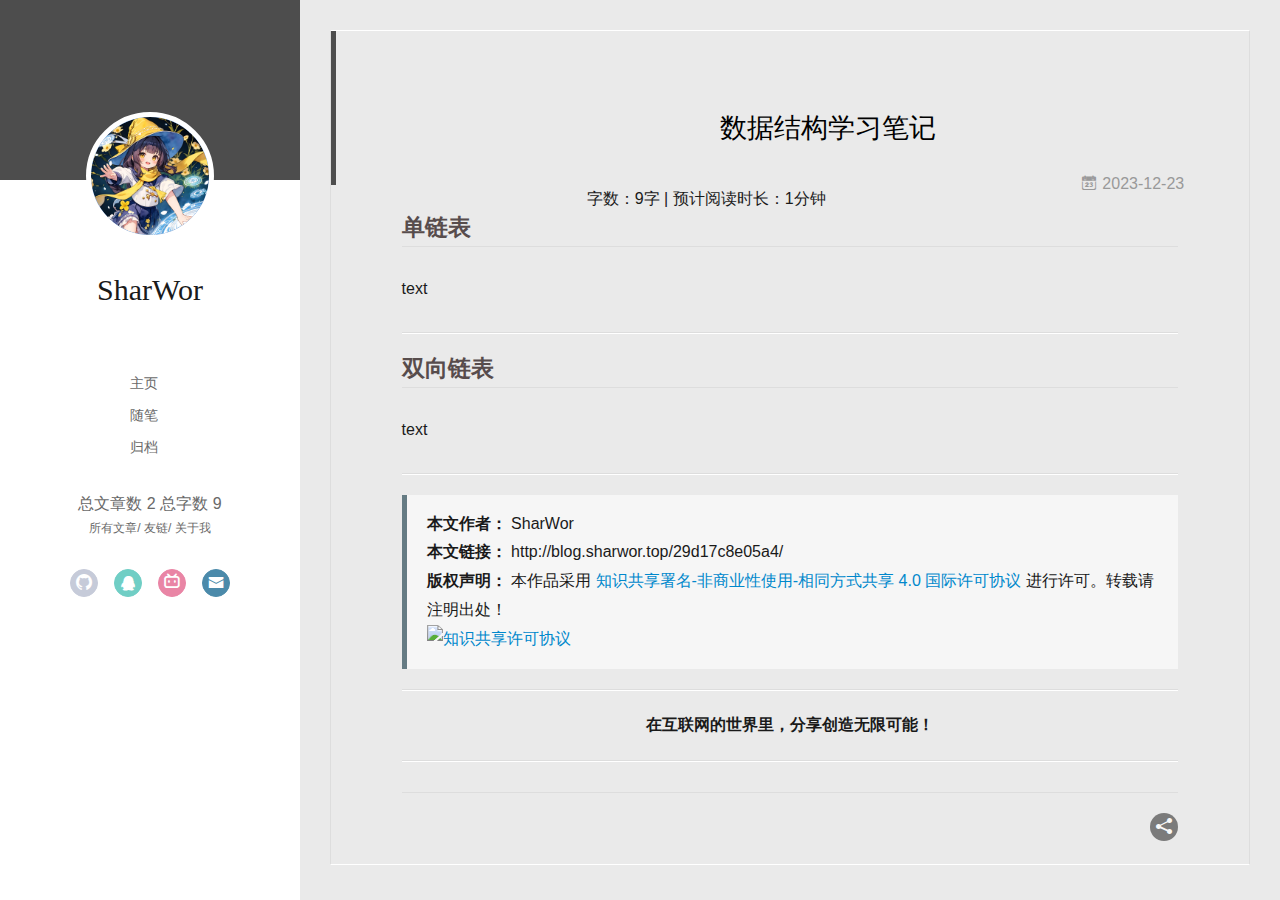
==== 29d17c8e05a4/index.html @ 5fa572fc "Site updated: 2023-12-26 12:32:11" ====
<!DOCTYPE html>
<html>
<head>
  <meta charset="utf-8">
  
  <meta name="renderer" content="webkit">
  <meta http-equiv="X-UA-Compatible" content="IE=edge" >
  <link rel="dns-prefetch" href="http://blog.sharwor.top">
  <title>数据结构学习笔记 | SharWorの小窝</title>
  <meta name="viewport" content="width=device-width, initial-scale=1, maximum-scale=1">
  <meta name="description" content="单链表text  双向链表text">
<meta property="og:type" content="article">
<meta property="og:title" content="数据结构学习笔记">
<meta property="og:url" content="http://blog.sharwor.top/29d17c8e05a4/index.html">
<meta property="og:site_name" content="SharWorの小窝">
<meta property="og:description" content="单链表text  双向链表text">
<meta property="og:locale">
<meta property="article:published_time" content="2023-12-23T06:22:12.000Z">
<meta property="article:modified_time" content="2023-12-26T04:25:58.615Z">
<meta property="article:author" content="SharWor">
<meta name="twitter:card" content="summary">
  
    <link rel="alternative" href="/atom.xml" title="SharWorの小窝" type="application/atom+xml">
  
  
    <link rel="icon" href="\images\winking-face-with-open-eyes.png">
  
  <link rel="stylesheet" type="text/css" href="/./main.0cf68a.css">
  <style type="text/css">
  
    #container.show {
      background: linear-gradient(200deg,#a0cfe4,#e8c37e);
    }
  </style>
  

  

<meta name="generator" content="Hexo 7.0.0"></head>

<body>
  <div id="container" q-class="show:isCtnShow">
    <canvas id="anm-canvas" class="anm-canvas"></canvas>
    <div class="left-col" q-class="show:isShow">
      
<div class="overlay" style="background: #4d4d4d"></div>
<div class="intrude-less">
	<header id="header" class="inner">
		<a href="/" class="profilepic">
			<img src="\images\profile.png" class="js-avatar">
		</a>
		<hgroup>
		  <h1 class="header-author">SharWor<a href="/"></a></h1>
		</hgroup>
		

		<nav class="header-menu">
			<ul>
			
				<li><a href="/">主页</a></li>
	        
				<li><a href="/tags/%E9%9A%8F%E7%AC%94/">随笔</a></li>
	        
				<li><a href="/archives/index.html">归档</a></li>
	        
			</ul>
		</nav>
		<nav>
			<a>总文章数 2</a>
			<a>总字数 <span class="post-count">9</span></a>
		</nav>
		<nav class="header-smart-menu">
    		
    			
    			<a q-on="click: openSlider(e, 'innerArchive')" href="javascript:void(0)">所有文章</a>
    			
            
    			
    			<a q-on="click: openSlider(e, 'friends')" href="javascript:void(0)">友链</a>
    			
            
    			
    			<a q-on="click: openSlider(e, 'aboutme')" href="javascript:void(0)">关于我</a>
    			
            
		</nav>
		<nav class="header-nav">
			<div class="social">
				
					<a class="github" target="_blank" href="https://github.com/SharWor" title="github"><i class="icon-github"></i></a>
		        
					<a class="qq" target="_blank" href="http://wpa.qq.com/msgrd?v=3&uin=2575664111&site=qq&menu=yes" title="qq"><i class="icon-qq"></i></a>
		        
					<a class="bilibili" target="_blank" href="https://space.bilibili.com/147519659?spm_id_from=..0.0" title="bilibili"><i class="icon-bilibili"></i></a>
		        
					<a class="mail" target="_blank" href="mailto:2575664111@qq.com" title="mail"><i class="icon-mail"></i></a>
		        
			</div>
		</nav>
	</header>		
</div>

    </div>
    <div class="mid-col" q-class="show:isShow,hide:isShow|isFalse">
      
<nav id="mobile-nav">
  	<div class="overlay js-overlay" style="background: #4d4d4d"></div>
	<div class="btnctn js-mobile-btnctn">
  		<div class="slider-trigger list" q-on="click: openSlider(e)"><i class="icon icon-sort"></i></div>
	</div>
	<div class="intrude-less">
		<header id="header" class="inner">
			<div class="profilepic">
				<img src="\images\profile.png" class="js-avatar">
			</div>
			<hgroup>
			  <h1 class="header-author js-header-author"></h1>
			</hgroup>
			
			
			
				
			
				
			
				
			
			
			
			<nav class="header-nav">
				<div class="social">
					
						<a class="github" target="_blank" href="https://github.com/SharWor" title="github"><i class="icon-github"></i></a>
			        
						<a class="qq" target="_blank" href="http://wpa.qq.com/msgrd?v=3&uin=2575664111&site=qq&menu=yes" title="qq"><i class="icon-qq"></i></a>
			        
						<a class="bilibili" target="_blank" href="https://space.bilibili.com/147519659?spm_id_from=..0.0" title="bilibili"><i class="icon-bilibili"></i></a>
			        
						<a class="mail" target="_blank" href="mailto:2575664111@qq.com" title="mail"><i class="icon-mail"></i></a>
			        
				</div>
			</nav>

			<nav class="header-menu js-header-menu">
				<ul style="width: 70%">
				
				
					<li style="width: 33.333333333333336%"><a href="/">主页</a></li>
		        
					<li style="width: 33.333333333333336%"><a href="/tags/%E9%9A%8F%E7%AC%94/">随笔</a></li>
		        
					<li style="width: 33.333333333333336%"><a href="/archives/index.html">归档</a></li>
		        
				</ul>
			</nav>
		</header>				
	</div>
	<div class="mobile-mask" style="display:none" q-show="isShow"></div>
</nav>

      <div id="wrapper" class="body-wrap">
        <div class="menu-l">
          <div class="canvas-wrap">
            <canvas data-colors="#eaeaea" data-sectionHeight="100" data-contentId="js-content" id="myCanvas1" class="anm-canvas"></canvas>
          </div>
          <div id="js-content" class="content-ll">
            <article id="post-数据结构学习笔记" class="article article-type-post " itemscope itemprop="blogPost">
  <div class="article-inner">
    
      <header class="article-header">
        
        <!-- 
  
    <h1 class="article-title" itemprop="name">
      数据结构学习笔记
    </h1>
  
 -->
        
          
            <center>
              <p>
  
    <h1 class="article-title_code_ant" itemprop="name">
      数据结构学习笔记
    </h1>
  
</p>
            </center>
        
        <a href="/29d17c8e05a4/" class="archive-article-date">
  	<time datetime="2023-12-23T06:22:12.000Z" itemprop="datePublished"><i class="icon-calendar icon"></i>2023-12-23</time>
</a>
        
      </header>
      <div align="center" class="post-count">
        字数：9字 | 预计阅读时长：1分钟
      </div>
    
    <div class="article-entry" itemprop="articleBody">
      
        <h2 id="单链表"><a href="#单链表" class="headerlink" title="单链表"></a>单链表</h2><p>text</p>
<hr>
<h2 id="双向链表"><a href="#双向链表" class="headerlink" title="双向链表"></a>双向链表</h2><p>text</p>
<hr>

      

      


  
    
      <div>
        <blockquote>
          <strong>本文作者：</strong>
          
            SharWor
              
                  <br>
                  <strong>本文链接：</strong>
                  http://blog.sharwor.top/29d17c8e05a4/
                    <br>
                    <strong>版权声明：</strong>
                    本作品采用
                    <a rel="license noopener" target="_blank" href="https://creativecommons.org/licenses/by-nc-sa/4.0/">
                      知识共享署名-非商业性使用-相同方式共享 4.0 国际许可协议
                    </a>
                    进行许可。转载请注明出处！
                    
                      <br>
                      <a rel="license noopener" target="_blank" href="https://creativecommons.org/licenses/by-nc-sa/4.0/"><img alt="知识共享许可协议" style="border-width:0"
                          src="https://i.creativecommons.org/l/by-nc-sa/4.0/88x31.png" /></a>
                      
        </blockquote>

        
          <hr>
          <center><strong>
              在互联网的世界里，分享创造无限可能！
            </strong></center>
          <hr>
      </div>
      

      
    </div>
    <div class="article-info article-info-index">
      
      
      

      

      
        
<div class="share-btn share-icons tooltip-left">
  <div class="tooltip tooltip-east">
    <span class="tooltip-item">
      <a href="javascript:;" class="share-sns share-outer">
        <i class="icon icon-share"></i>
      </a>
    </span>
    <span class="tooltip-content">
      <div class="share-wrap">
        <div class="share-icons">
          <a class="weibo share-sns" href="javascript:;" data-type="weibo">
            <i class="icon icon-weibo"></i>
          </a>
          <a class="weixin share-sns wxFab" href="javascript:;" data-type="weixin">
            <i class="icon icon-weixin"></i>
          </a>
          <a class="qq share-sns" href="javascript:;" data-type="qq">
            <i class="icon icon-qq"></i>
          </a>
          <a class="douban share-sns" href="javascript:;" data-type="douban">
            <i class="icon icon-douban"></i>
          </a>
          <a class="qzone share-sns" href="javascript:;" data-type="qzone">
            <i class="icon icon-qzone"></i>
          </a>
          <a class="facebook share-sns" href="javascript:;" data-type="facebook">
            <i class="icon icon-facebook"></i>
          </a>
          <a class="twitter share-sns" href="javascript:;" data-type="twitter">
            <i class="icon icon-twitter"></i>
          </a>
          <a class="google share-sns" href="javascript:;" data-type="google">
            <i class="icon icon-google"></i>
          </a>
        </div>
      </div>
    </span>
  </div>
</div>

<div class="page-modal wx-share js-wx-box">
    <a class="close js-modal-close" href="javascript:;"><i class="icon icon-close"></i></a>
    <p>扫一扫，分享到微信</p>
    <div class="wx-qrcode">
      <img src="//api.qrserver.com/v1/create-qr-code/?size=150x150&data=http://blog.sharwor.top/29d17c8e05a4/" alt="微信分享二维码">
    </div>
</div>

<div class="mask js-mask"></div>
      
      <div class="clearfix"></div>
    </div>
  </div>
</article>

  
<nav id="article-nav">
  
    <a href="/3d476ce56a00/" id="article-nav-newer" class="article-nav-link-wrap">
      <i class="icon-circle-left"></i>
      <div class="article-nav-title">
        
          随笔
        
      </div>
    </a>
  
  
</nav>


<aside class="wrap-side-operation">
    <div class="mod-side-operation">
        
        <div class="jump-container" id="js-jump-container" style="display:none;">
            <a href="javascript:void(0)" class="mod-side-operation__jump-to-top">
                <i class="icon-font icon-back"></i>
            </a>
            <div id="js-jump-plan-container" class="jump-plan-container" style="top: -11px;">
                <i class="icon-font icon-plane jump-plane"></i>
            </div>
        </div>
        
        
    </div>
</aside>



  
  
  

  

  

  


          </div>
        </div>
      </div>
      <footer id="footer">
  
  <div class="outer">
    <div id="footer-info">
    	<div class="footer-left">
    		&copy; 2023 SharWor
    	</div>
      	<div class="footer-right">
      		<!-- <a href="http://hexo.io/" target="_blank">Hexo</a>  Theme <a href="https://github.com/litten/hexo-theme-yilia" target="_blank">Yilia</a> by Litten -->
			<a>2023-12-23</a>
      	</div>
    </div>
  </div>
 
  <div>
	<script>
		var _hmt = _hmt || [];
		(function () {
			var hm = document.createElement("script");
			hm.src = "https://hm.baidu.com/hm.js?a87bbcab879dc3ee21d040fd4311af65";
			var s = document.getElementsByTagName("script")[0];
			s.parentNode.insertBefore(hm, s);
		})();
	</script>
  </div>

</footer>
    </div>
    <script>
	var yiliaConfig = {
		mathjax: true,
		isHome: false,
		isPost: true,
		isArchive: false,
		isTag: false,
		isCategory: false,
		open_in_new: false,
		toc_hide_index: true,
		root: "/",
		innerArchive: true,
		showTags: false
	}
</script>

<script>!function(t){function n(e){if(r[e])return r[e].exports;var i=r[e]={exports:{},id:e,loaded:!1};return t[e].call(i.exports,i,i.exports,n),i.loaded=!0,i.exports}var r={};n.m=t,n.c=r,n.p="./",n(0)}([function(t,n,r){r(195),t.exports=r(191)},function(t,n,r){var e=r(3),i=r(52),o=r(27),u=r(28),c=r(53),f="prototype",a=function(t,n,r){var s,l,h,v,p=t&a.F,d=t&a.G,y=t&a.S,g=t&a.P,b=t&a.B,m=d?e:y?e[n]||(e[n]={}):(e[n]||{})[f],x=d?i:i[n]||(i[n]={}),w=x[f]||(x[f]={});d&&(r=n);for(s in r)l=!p&&m&&void 0!==m[s],h=(l?m:r)[s],v=b&&l?c(h,e):g&&"function"==typeof h?c(Function.call,h):h,m&&u(m,s,h,t&a.U),x[s]!=h&&o(x,s,v),g&&w[s]!=h&&(w[s]=h)};e.core=i,a.F=1,a.G=2,a.S=4,a.P=8,a.B=16,a.W=32,a.U=64,a.R=128,t.exports=a},function(t,n,r){var e=r(6);t.exports=function(t){if(!e(t))throw TypeError(t+" is not an object!");return t}},function(t,n){var r=t.exports="undefined"!=typeof window&&window.Math==Math?window:"undefined"!=typeof self&&self.Math==Math?self:Function("return this")();"number"==typeof __g&&(__g=r)},function(t,n){t.exports=function(t){try{return!!t()}catch(t){return!0}}},function(t,n){var r=t.exports="undefined"!=typeof window&&window.Math==Math?window:"undefined"!=typeof self&&self.Math==Math?self:Function("return this")();"number"==typeof __g&&(__g=r)},function(t,n){t.exports=function(t){return"object"==typeof t?null!==t:"function"==typeof t}},function(t,n,r){var e=r(126)("wks"),i=r(76),o=r(3).Symbol,u="function"==typeof o;(t.exports=function(t){return e[t]||(e[t]=u&&o[t]||(u?o:i)("Symbol."+t))}).store=e},function(t,n){var r={}.hasOwnProperty;t.exports=function(t,n){return r.call(t,n)}},function(t,n,r){var e=r(94),i=r(33);t.exports=function(t){return e(i(t))}},function(t,n,r){t.exports=!r(4)(function(){return 7!=Object.defineProperty({},"a",{get:function(){return 7}}).a})},function(t,n,r){var e=r(2),i=r(167),o=r(50),u=Object.defineProperty;n.f=r(10)?Object.defineProperty:function(t,n,r){if(e(t),n=o(n,!0),e(r),i)try{return u(t,n,r)}catch(t){}if("get"in r||"set"in r)throw TypeError("Accessors not supported!");return"value"in r&&(t[n]=r.value),t}},function(t,n,r){t.exports=!r(18)(function(){return 7!=Object.defineProperty({},"a",{get:function(){return 7}}).a})},function(t,n,r){var e=r(14),i=r(22);t.exports=r(12)?function(t,n,r){return e.f(t,n,i(1,r))}:function(t,n,r){return t[n]=r,t}},function(t,n,r){var e=r(20),i=r(58),o=r(42),u=Object.defineProperty;n.f=r(12)?Object.defineProperty:function(t,n,r){if(e(t),n=o(n,!0),e(r),i)try{return u(t,n,r)}catch(t){}if("get"in r||"set"in r)throw TypeError("Accessors not supported!");return"value"in r&&(t[n]=r.value),t}},function(t,n,r){var e=r(40)("wks"),i=r(23),o=r(5).Symbol,u="function"==typeof o;(t.exports=function(t){return e[t]||(e[t]=u&&o[t]||(u?o:i)("Symbol."+t))}).store=e},function(t,n,r){var e=r(67),i=Math.min;t.exports=function(t){return t>0?i(e(t),9007199254740991):0}},function(t,n,r){var e=r(46);t.exports=function(t){return Object(e(t))}},function(t,n){t.exports=function(t){try{return!!t()}catch(t){return!0}}},function(t,n,r){var e=r(63),i=r(34);t.exports=Object.keys||function(t){return e(t,i)}},function(t,n,r){var e=r(21);t.exports=function(t){if(!e(t))throw TypeError(t+" is not an object!");return t}},function(t,n){t.exports=function(t){return"object"==typeof t?null!==t:"function"==typeof t}},function(t,n){t.exports=function(t,n){return{enumerable:!(1&t),configurable:!(2&t),writable:!(4&t),value:n}}},function(t,n){var r=0,e=Math.random();t.exports=function(t){return"Symbol(".concat(void 0===t?"":t,")_",(++r+e).toString(36))}},function(t,n){var r={}.hasOwnProperty;t.exports=function(t,n){return r.call(t,n)}},function(t,n){var r=t.exports={version:"2.4.0"};"number"==typeof __e&&(__e=r)},function(t,n){t.exports=function(t){if("function"!=typeof t)throw TypeError(t+" is not a function!");return t}},function(t,n,r){var e=r(11),i=r(66);t.exports=r(10)?function(t,n,r){return e.f(t,n,i(1,r))}:function(t,n,r){return t[n]=r,t}},function(t,n,r){var e=r(3),i=r(27),o=r(24),u=r(76)("src"),c="toString",f=Function[c],a=(""+f).split(c);r(52).inspectSource=function(t){return f.call(t)},(t.exports=function(t,n,r,c){var f="function"==typeof r;f&&(o(r,"name")||i(r,"name",n)),t[n]!==r&&(f&&(o(r,u)||i(r,u,t[n]?""+t[n]:a.join(String(n)))),t===e?t[n]=r:c?t[n]?t[n]=r:i(t,n,r):(delete t[n],i(t,n,r)))})(Function.prototype,c,function(){return"function"==typeof this&&this[u]||f.call(this)})},function(t,n,r){var e=r(1),i=r(4),o=r(46),u=function(t,n,r,e){var i=String(o(t)),u="<"+n;return""!==r&&(u+=" "+r+'="'+String(e).replace(/"/g,"&quot;")+'"'),u+">"+i+"</"+n+">"};t.exports=function(t,n){var r={};r[t]=n(u),e(e.P+e.F*i(function(){var n=""[t]('"');return n!==n.toLowerCase()||n.split('"').length>3}),"String",r)}},function(t,n,r){var e=r(115),i=r(46);t.exports=function(t){return e(i(t))}},function(t,n,r){var e=r(116),i=r(66),o=r(30),u=r(50),c=r(24),f=r(167),a=Object.getOwnPropertyDescriptor;n.f=r(10)?a:function(t,n){if(t=o(t),n=u(n,!0),f)try{return a(t,n)}catch(t){}if(c(t,n))return i(!e.f.call(t,n),t[n])}},function(t,n,r){var e=r(24),i=r(17),o=r(145)("IE_PROTO"),u=Object.prototype;t.exports=Object.getPrototypeOf||function(t){return t=i(t),e(t,o)?t[o]:"function"==typeof t.constructor&&t instanceof t.constructor?t.constructor.prototype:t instanceof Object?u:null}},function(t,n){t.exports=function(t){if(void 0==t)throw TypeError("Can't call method on  "+t);return t}},function(t,n){t.exports="constructor,hasOwnProperty,isPrototypeOf,propertyIsEnumerable,toLocaleString,toString,valueOf".split(",")},function(t,n){t.exports={}},function(t,n){t.exports=!0},function(t,n){n.f={}.propertyIsEnumerable},function(t,n,r){var e=r(14).f,i=r(8),o=r(15)("toStringTag");t.exports=function(t,n,r){t&&!i(t=r?t:t.prototype,o)&&e(t,o,{configurable:!0,value:n})}},function(t,n,r){var e=r(40)("keys"),i=r(23);t.exports=function(t){return e[t]||(e[t]=i(t))}},function(t,n,r){var e=r(5),i="__core-js_shared__",o=e[i]||(e[i]={});t.exports=function(t){return o[t]||(o[t]={})}},function(t,n){var r=Math.ceil,e=Math.floor;t.exports=function(t){return isNaN(t=+t)?0:(t>0?e:r)(t)}},function(t,n,r){var e=r(21);t.exports=function(t,n){if(!e(t))return t;var r,i;if(n&&"function"==typeof(r=t.toString)&&!e(i=r.call(t)))return i;if("function"==typeof(r=t.valueOf)&&!e(i=r.call(t)))return i;if(!n&&"function"==typeof(r=t.toString)&&!e(i=r.call(t)))return i;throw TypeError("Can't convert object to primitive value")}},function(t,n,r){var e=r(5),i=r(25),o=r(36),u=r(44),c=r(14).f;t.exports=function(t){var n=i.Symbol||(i.Symbol=o?{}:e.Symbol||{});"_"==t.charAt(0)||t in n||c(n,t,{value:u.f(t)})}},function(t,n,r){n.f=r(15)},function(t,n){var r={}.toString;t.exports=function(t){return r.call(t).slice(8,-1)}},function(t,n){t.exports=function(t){if(void 0==t)throw TypeError("Can't call method on  "+t);return t}},function(t,n,r){var e=r(4);t.exports=function(t,n){return!!t&&e(function(){n?t.call(null,function(){},1):t.call(null)})}},function(t,n,r){var e=r(53),i=r(115),o=r(17),u=r(16),c=r(203);t.exports=function(t,n){var r=1==t,f=2==t,a=3==t,s=4==t,l=6==t,h=5==t||l,v=n||c;return function(n,c,p){for(var d,y,g=o(n),b=i(g),m=e(c,p,3),x=u(b.length),w=0,S=r?v(n,x):f?v(n,0):void 0;x>w;w++)if((h||w in b)&&(d=b[w],y=m(d,w,g),t))if(r)S[w]=y;else if(y)switch(t){case 3:return!0;case 5:return d;case 6:return w;case 2:S.push(d)}else if(s)return!1;return l?-1:a||s?s:S}}},function(t,n,r){var e=r(1),i=r(52),o=r(4);t.exports=function(t,n){var r=(i.Object||{})[t]||Object[t],u={};u[t]=n(r),e(e.S+e.F*o(function(){r(1)}),"Object",u)}},function(t,n,r){var e=r(6);t.exports=function(t,n){if(!e(t))return t;var r,i;if(n&&"function"==typeof(r=t.toString)&&!e(i=r.call(t)))return i;if("function"==typeof(r=t.valueOf)&&!e(i=r.call(t)))return i;if(!n&&"function"==typeof(r=t.toString)&&!e(i=r.call(t)))return i;throw TypeError("Can't convert object to primitive value")}},function(t,n,r){var e=r(5),i=r(25),o=r(91),u=r(13),c="prototype",f=function(t,n,r){var a,s,l,h=t&f.F,v=t&f.G,p=t&f.S,d=t&f.P,y=t&f.B,g=t&f.W,b=v?i:i[n]||(i[n]={}),m=b[c],x=v?e:p?e[n]:(e[n]||{})[c];v&&(r=n);for(a in r)(s=!h&&x&&void 0!==x[a])&&a in b||(l=s?x[a]:r[a],b[a]=v&&"function"!=typeof x[a]?r[a]:y&&s?o(l,e):g&&x[a]==l?function(t){var n=function(n,r,e){if(this instanceof t){switch(arguments.length){case 0:return new t;case 1:return new t(n);case 2:return new t(n,r)}return new t(n,r,e)}return t.apply(this,arguments)};return n[c]=t[c],n}(l):d&&"function"==typeof l?o(Function.call,l):l,d&&((b.virtual||(b.virtual={}))[a]=l,t&f.R&&m&&!m[a]&&u(m,a,l)))};f.F=1,f.G=2,f.S=4,f.P=8,f.B=16,f.W=32,f.U=64,f.R=128,t.exports=f},function(t,n){var r=t.exports={version:"2.4.0"};"number"==typeof __e&&(__e=r)},function(t,n,r){var e=r(26);t.exports=function(t,n,r){if(e(t),void 0===n)return t;switch(r){case 1:return function(r){return t.call(n,r)};case 2:return function(r,e){return t.call(n,r,e)};case 3:return function(r,e,i){return t.call(n,r,e,i)}}return function(){return t.apply(n,arguments)}}},function(t,n,r){var e=r(183),i=r(1),o=r(126)("metadata"),u=o.store||(o.store=new(r(186))),c=function(t,n,r){var i=u.get(t);if(!i){if(!r)return;u.set(t,i=new e)}var o=i.get(n);if(!o){if(!r)return;i.set(n,o=new e)}return o},f=function(t,n,r){var e=c(n,r,!1);return void 0!==e&&e.has(t)},a=function(t,n,r){var e=c(n,r,!1);return void 0===e?void 0:e.get(t)},s=function(t,n,r,e){c(r,e,!0).set(t,n)},l=function(t,n){var r=c(t,n,!1),e=[];return r&&r.forEach(function(t,n){e.push(n)}),e},h=function(t){return void 0===t||"symbol"==typeof t?t:String(t)},v=function(t){i(i.S,"Reflect",t)};t.exports={store:u,map:c,has:f,get:a,set:s,keys:l,key:h,exp:v}},function(t,n,r){"use strict";if(r(10)){var e=r(69),i=r(3),o=r(4),u=r(1),c=r(127),f=r(152),a=r(53),s=r(68),l=r(66),h=r(27),v=r(73),p=r(67),d=r(16),y=r(75),g=r(50),b=r(24),m=r(180),x=r(114),w=r(6),S=r(17),_=r(137),O=r(70),E=r(32),P=r(71).f,j=r(154),F=r(76),M=r(7),A=r(48),N=r(117),T=r(146),I=r(155),k=r(80),L=r(123),R=r(74),C=r(130),D=r(160),U=r(11),W=r(31),G=U.f,B=W.f,V=i.RangeError,z=i.TypeError,q=i.Uint8Array,K="ArrayBuffer",J="Shared"+K,Y="BYTES_PER_ELEMENT",H="prototype",$=Array[H],X=f.ArrayBuffer,Q=f.DataView,Z=A(0),tt=A(2),nt=A(3),rt=A(4),et=A(5),it=A(6),ot=N(!0),ut=N(!1),ct=I.values,ft=I.keys,at=I.entries,st=$.lastIndexOf,lt=$.reduce,ht=$.reduceRight,vt=$.join,pt=$.sort,dt=$.slice,yt=$.toString,gt=$.toLocaleString,bt=M("iterator"),mt=M("toStringTag"),xt=F("typed_constructor"),wt=F("def_constructor"),St=c.CONSTR,_t=c.TYPED,Ot=c.VIEW,Et="Wrong length!",Pt=A(1,function(t,n){return Tt(T(t,t[wt]),n)}),jt=o(function(){return 1===new q(new Uint16Array([1]).buffer)[0]}),Ft=!!q&&!!q[H].set&&o(function(){new q(1).set({})}),Mt=function(t,n){if(void 0===t)throw z(Et);var r=+t,e=d(t);if(n&&!m(r,e))throw V(Et);return e},At=function(t,n){var r=p(t);if(r<0||r%n)throw V("Wrong offset!");return r},Nt=function(t){if(w(t)&&_t in t)return t;throw z(t+" is not a typed array!")},Tt=function(t,n){if(!(w(t)&&xt in t))throw z("It is not a typed array constructor!");return new t(n)},It=function(t,n){return kt(T(t,t[wt]),n)},kt=function(t,n){for(var r=0,e=n.length,i=Tt(t,e);e>r;)i[r]=n[r++];return i},Lt=function(t,n,r){G(t,n,{get:function(){return this._d[r]}})},Rt=function(t){var n,r,e,i,o,u,c=S(t),f=arguments.length,s=f>1?arguments[1]:void 0,l=void 0!==s,h=j(c);if(void 0!=h&&!_(h)){for(u=h.call(c),e=[],n=0;!(o=u.next()).done;n++)e.push(o.value);c=e}for(l&&f>2&&(s=a(s,arguments[2],2)),n=0,r=d(c.length),i=Tt(this,r);r>n;n++)i[n]=l?s(c[n],n):c[n];return i},Ct=function(){for(var t=0,n=arguments.length,r=Tt(this,n);n>t;)r[t]=arguments[t++];return r},Dt=!!q&&o(function(){gt.call(new q(1))}),Ut=function(){return gt.apply(Dt?dt.call(Nt(this)):Nt(this),arguments)},Wt={copyWithin:function(t,n){return D.call(Nt(this),t,n,arguments.length>2?arguments[2]:void 0)},every:function(t){return rt(Nt(this),t,arguments.length>1?arguments[1]:void 0)},fill:function(t){return C.apply(Nt(this),arguments)},filter:function(t){return It(this,tt(Nt(this),t,arguments.length>1?arguments[1]:void 0))},find:function(t){return et(Nt(this),t,arguments.length>1?arguments[1]:void 0)},findIndex:function(t){return it(Nt(this),t,arguments.length>1?arguments[1]:void 0)},forEach:function(t){Z(Nt(this),t,arguments.length>1?arguments[1]:void 0)},indexOf:function(t){return ut(Nt(this),t,arguments.length>1?arguments[1]:void 0)},includes:function(t){return ot(Nt(this),t,arguments.length>1?arguments[1]:void 0)},join:function(t){return vt.apply(Nt(this),arguments)},lastIndexOf:function(t){return st.apply(Nt(this),arguments)},map:function(t){return Pt(Nt(this),t,arguments.length>1?arguments[1]:void 0)},reduce:function(t){return lt.apply(Nt(this),arguments)},reduceRight:function(t){return ht.apply(Nt(this),arguments)},reverse:function(){for(var t,n=this,r=Nt(n).length,e=Math.floor(r/2),i=0;i<e;)t=n[i],n[i++]=n[--r],n[r]=t;return n},some:function(t){return nt(Nt(this),t,arguments.length>1?arguments[1]:void 0)},sort:function(t){return pt.call(Nt(this),t)},subarray:function(t,n){var r=Nt(this),e=r.length,i=y(t,e);return new(T(r,r[wt]))(r.buffer,r.byteOffset+i*r.BYTES_PER_ELEMENT,d((void 0===n?e:y(n,e))-i))}},Gt=function(t,n){return It(this,dt.call(Nt(this),t,n))},Bt=function(t){Nt(this);var n=At(arguments[1],1),r=this.length,e=S(t),i=d(e.length),o=0;if(i+n>r)throw V(Et);for(;o<i;)this[n+o]=e[o++]},Vt={entries:function(){return at.call(Nt(this))},keys:function(){return ft.call(Nt(this))},values:function(){return ct.call(Nt(this))}},zt=function(t,n){return w(t)&&t[_t]&&"symbol"!=typeof n&&n in t&&String(+n)==String(n)},qt=function(t,n){return zt(t,n=g(n,!0))?l(2,t[n]):B(t,n)},Kt=function(t,n,r){return!(zt(t,n=g(n,!0))&&w(r)&&b(r,"value"))||b(r,"get")||b(r,"set")||r.configurable||b(r,"writable")&&!r.writable||b(r,"enumerable")&&!r.enumerable?G(t,n,r):(t[n]=r.value,t)};St||(W.f=qt,U.f=Kt),u(u.S+u.F*!St,"Object",{getOwnPropertyDescriptor:qt,defineProperty:Kt}),o(function(){yt.call({})})&&(yt=gt=function(){return vt.call(this)});var Jt=v({},Wt);v(Jt,Vt),h(Jt,bt,Vt.values),v(Jt,{slice:Gt,set:Bt,constructor:function(){},toString:yt,toLocaleString:Ut}),Lt(Jt,"buffer","b"),Lt(Jt,"byteOffset","o"),Lt(Jt,"byteLength","l"),Lt(Jt,"length","e"),G(Jt,mt,{get:function(){return this[_t]}}),t.exports=function(t,n,r,f){f=!!f;var a=t+(f?"Clamped":"")+"Array",l="Uint8Array"!=a,v="get"+t,p="set"+t,y=i[a],g=y||{},b=y&&E(y),m=!y||!c.ABV,S={},_=y&&y[H],j=function(t,r){var e=t._d;return e.v[v](r*n+e.o,jt)},F=function(t,r,e){var i=t._d;f&&(e=(e=Math.round(e))<0?0:e>255?255:255&e),i.v[p](r*n+i.o,e,jt)},M=function(t,n){G(t,n,{get:function(){return j(this,n)},set:function(t){return F(this,n,t)},enumerable:!0})};m?(y=r(function(t,r,e,i){s(t,y,a,"_d");var o,u,c,f,l=0,v=0;if(w(r)){if(!(r instanceof X||(f=x(r))==K||f==J))return _t in r?kt(y,r):Rt.call(y,r);o=r,v=At(e,n);var p=r.byteLength;if(void 0===i){if(p%n)throw V(Et);if((u=p-v)<0)throw V(Et)}else if((u=d(i)*n)+v>p)throw V(Et);c=u/n}else c=Mt(r,!0),u=c*n,o=new X(u);for(h(t,"_d",{b:o,o:v,l:u,e:c,v:new Q(o)});l<c;)M(t,l++)}),_=y[H]=O(Jt),h(_,"constructor",y)):L(function(t){new y(null),new y(t)},!0)||(y=r(function(t,r,e,i){s(t,y,a);var o;return w(r)?r instanceof X||(o=x(r))==K||o==J?void 0!==i?new g(r,At(e,n),i):void 0!==e?new g(r,At(e,n)):new g(r):_t in r?kt(y,r):Rt.call(y,r):new g(Mt(r,l))}),Z(b!==Function.prototype?P(g).concat(P(b)):P(g),function(t){t in y||h(y,t,g[t])}),y[H]=_,e||(_.constructor=y));var A=_[bt],N=!!A&&("values"==A.name||void 0==A.name),T=Vt.values;h(y,xt,!0),h(_,_t,a),h(_,Ot,!0),h(_,wt,y),(f?new y(1)[mt]==a:mt in _)||G(_,mt,{get:function(){return a}}),S[a]=y,u(u.G+u.W+u.F*(y!=g),S),u(u.S,a,{BYTES_PER_ELEMENT:n,from:Rt,of:Ct}),Y in _||h(_,Y,n),u(u.P,a,Wt),R(a),u(u.P+u.F*Ft,a,{set:Bt}),u(u.P+u.F*!N,a,Vt),u(u.P+u.F*(_.toString!=yt),a,{toString:yt}),u(u.P+u.F*o(function(){new y(1).slice()}),a,{slice:Gt}),u(u.P+u.F*(o(function(){return[1,2].toLocaleString()!=new y([1,2]).toLocaleString()})||!o(function(){_.toLocaleString.call([1,2])})),a,{toLocaleString:Ut}),k[a]=N?A:T,e||N||h(_,bt,T)}}else t.exports=function(){}},function(t,n){var r={}.toString;t.exports=function(t){return r.call(t).slice(8,-1)}},function(t,n,r){var e=r(21),i=r(5).document,o=e(i)&&e(i.createElement);t.exports=function(t){return o?i.createElement(t):{}}},function(t,n,r){t.exports=!r(12)&&!r(18)(function(){return 7!=Object.defineProperty(r(57)("div"),"a",{get:function(){return 7}}).a})},function(t,n,r){"use strict";var e=r(36),i=r(51),o=r(64),u=r(13),c=r(8),f=r(35),a=r(96),s=r(38),l=r(103),h=r(15)("iterator"),v=!([].keys&&"next"in[].keys()),p="keys",d="values",y=function(){return this};t.exports=function(t,n,r,g,b,m,x){a(r,n,g);var w,S,_,O=function(t){if(!v&&t in F)return F[t];switch(t){case p:case d:return function(){return new r(this,t)}}return function(){return new r(this,t)}},E=n+" Iterator",P=b==d,j=!1,F=t.prototype,M=F[h]||F["@@iterator"]||b&&F[b],A=M||O(b),N=b?P?O("entries"):A:void 0,T="Array"==n?F.entries||M:M;if(T&&(_=l(T.call(new t)))!==Object.prototype&&(s(_,E,!0),e||c(_,h)||u(_,h,y)),P&&M&&M.name!==d&&(j=!0,A=function(){return M.call(this)}),e&&!x||!v&&!j&&F[h]||u(F,h,A),f[n]=A,f[E]=y,b)if(w={values:P?A:O(d),keys:m?A:O(p),entries:N},x)for(S in w)S in F||o(F,S,w[S]);else i(i.P+i.F*(v||j),n,w);return w}},function(t,n,r){var e=r(20),i=r(100),o=r(34),u=r(39)("IE_PROTO"),c=function(){},f="prototype",a=function(){var t,n=r(57)("iframe"),e=o.length;for(n.style.display="none",r(93).appendChild(n),n.src="javascript:",t=n.contentWindow.document,t.open(),t.write("<script>document.F=Object<\/script>"),t.close(),a=t.F;e--;)delete a[f][o[e]];return a()};t.exports=Object.create||function(t,n){var r;return null!==t?(c[f]=e(t),r=new c,c[f]=null,r[u]=t):r=a(),void 0===n?r:i(r,n)}},function(t,n,r){var e=r(63),i=r(34).concat("length","prototype");n.f=Object.getOwnPropertyNames||function(t){return e(t,i)}},function(t,n){n.f=Object.getOwnPropertySymbols},function(t,n,r){var e=r(8),i=r(9),o=r(90)(!1),u=r(39)("IE_PROTO");t.exports=function(t,n){var r,c=i(t),f=0,a=[];for(r in c)r!=u&&e(c,r)&&a.push(r);for(;n.length>f;)e(c,r=n[f++])&&(~o(a,r)||a.push(r));return a}},function(t,n,r){t.exports=r(13)},function(t,n,r){var e=r(76)("meta"),i=r(6),o=r(24),u=r(11).f,c=0,f=Object.isExtensible||function(){return!0},a=!r(4)(function(){return f(Object.preventExtensions({}))}),s=function(t){u(t,e,{value:{i:"O"+ ++c,w:{}}})},l=function(t,n){if(!i(t))return"symbol"==typeof t?t:("string"==typeof t?"S":"P")+t;if(!o(t,e)){if(!f(t))return"F";if(!n)return"E";s(t)}return t[e].i},h=function(t,n){if(!o(t,e)){if(!f(t))return!0;if(!n)return!1;s(t)}return t[e].w},v=function(t){return a&&p.NEED&&f(t)&&!o(t,e)&&s(t),t},p=t.exports={KEY:e,NEED:!1,fastKey:l,getWeak:h,onFreeze:v}},function(t,n){t.exports=function(t,n){return{enumerable:!(1&t),configurable:!(2&t),writable:!(4&t),value:n}}},function(t,n){var r=Math.ceil,e=Math.floor;t.exports=function(t){return isNaN(t=+t)?0:(t>0?e:r)(t)}},function(t,n){t.exports=function(t,n,r,e){if(!(t instanceof n)||void 0!==e&&e in t)throw TypeError(r+": incorrect invocation!");return t}},function(t,n){t.exports=!1},function(t,n,r){var e=r(2),i=r(173),o=r(133),u=r(145)("IE_PROTO"),c=function(){},f="prototype",a=function(){var t,n=r(132)("iframe"),e=o.length;for(n.style.display="none",r(135).appendChild(n),n.src="javascript:",t=n.contentWindow.document,t.open(),t.write("<script>document.F=Object<\/script>"),t.close(),a=t.F;e--;)delete a[f][o[e]];return a()};t.exports=Object.create||function(t,n){var r;return null!==t?(c[f]=e(t),r=new c,c[f]=null,r[u]=t):r=a(),void 0===n?r:i(r,n)}},function(t,n,r){var e=r(175),i=r(133).concat("length","prototype");n.f=Object.getOwnPropertyNames||function(t){return e(t,i)}},function(t,n,r){var e=r(175),i=r(133);t.exports=Object.keys||function(t){return e(t,i)}},function(t,n,r){var e=r(28);t.exports=function(t,n,r){for(var i in n)e(t,i,n[i],r);return t}},function(t,n,r){"use strict";var e=r(3),i=r(11),o=r(10),u=r(7)("species");t.exports=function(t){var n=e[t];o&&n&&!n[u]&&i.f(n,u,{configurable:!0,get:function(){return this}})}},function(t,n,r){var e=r(67),i=Math.max,o=Math.min;t.exports=function(t,n){return t=e(t),t<0?i(t+n,0):o(t,n)}},function(t,n){var r=0,e=Math.random();t.exports=function(t){return"Symbol(".concat(void 0===t?"":t,")_",(++r+e).toString(36))}},function(t,n,r){var e=r(33);t.exports=function(t){return Object(e(t))}},function(t,n,r){var e=r(7)("unscopables"),i=Array.prototype;void 0==i[e]&&r(27)(i,e,{}),t.exports=function(t){i[e][t]=!0}},function(t,n,r){var e=r(53),i=r(169),o=r(137),u=r(2),c=r(16),f=r(154),a={},s={},n=t.exports=function(t,n,r,l,h){var v,p,d,y,g=h?function(){return t}:f(t),b=e(r,l,n?2:1),m=0;if("function"!=typeof g)throw TypeError(t+" is not iterable!");if(o(g)){for(v=c(t.length);v>m;m++)if((y=n?b(u(p=t[m])[0],p[1]):b(t[m]))===a||y===s)return y}else for(d=g.call(t);!(p=d.next()).done;)if((y=i(d,b,p.value,n))===a||y===s)return y};n.BREAK=a,n.RETURN=s},function(t,n){t.exports={}},function(t,n,r){var e=r(11).f,i=r(24),o=r(7)("toStringTag");t.exports=function(t,n,r){t&&!i(t=r?t:t.prototype,o)&&e(t,o,{configurable:!0,value:n})}},function(t,n,r){var e=r(1),i=r(46),o=r(4),u=r(150),c="["+u+"]",f="​",a=RegExp("^"+c+c+"*"),s=RegExp(c+c+"*$"),l=function(t,n,r){var i={},c=o(function(){return!!u[t]()||f[t]()!=f}),a=i[t]=c?n(h):u[t];r&&(i[r]=a),e(e.P+e.F*c,"String",i)},h=l.trim=function(t,n){return t=String(i(t)),1&n&&(t=t.replace(a,"")),2&n&&(t=t.replace(s,"")),t};t.exports=l},function(t,n,r){t.exports={default:r(86),__esModule:!0}},function(t,n,r){t.exports={default:r(87),__esModule:!0}},function(t,n,r){"use strict";function e(t){return t&&t.__esModule?t:{default:t}}n.__esModule=!0;var i=r(84),o=e(i),u=r(83),c=e(u),f="function"==typeof c.default&&"symbol"==typeof o.default?function(t){return typeof t}:function(t){return t&&"function"==typeof c.default&&t.constructor===c.default&&t!==c.default.prototype?"symbol":typeof t};n.default="function"==typeof c.default&&"symbol"===f(o.default)?function(t){return void 0===t?"undefined":f(t)}:function(t){return t&&"function"==typeof c.default&&t.constructor===c.default&&t!==c.default.prototype?"symbol":void 0===t?"undefined":f(t)}},function(t,n,r){r(110),r(108),r(111),r(112),t.exports=r(25).Symbol},function(t,n,r){r(109),r(113),t.exports=r(44).f("iterator")},function(t,n){t.exports=function(t){if("function"!=typeof t)throw TypeError(t+" is not a function!");return t}},function(t,n){t.exports=function(){}},function(t,n,r){var e=r(9),i=r(106),o=r(105);t.exports=function(t){return function(n,r,u){var c,f=e(n),a=i(f.length),s=o(u,a);if(t&&r!=r){for(;a>s;)if((c=f[s++])!=c)return!0}else for(;a>s;s++)if((t||s in f)&&f[s]===r)return t||s||0;return!t&&-1}}},function(t,n,r){var e=r(88);t.exports=function(t,n,r){if(e(t),void 0===n)return t;switch(r){case 1:return function(r){return t.call(n,r)};case 2:return function(r,e){return t.call(n,r,e)};case 3:return function(r,e,i){return t.call(n,r,e,i)}}return function(){return t.apply(n,arguments)}}},function(t,n,r){var e=r(19),i=r(62),o=r(37);t.exports=function(t){var n=e(t),r=i.f;if(r)for(var u,c=r(t),f=o.f,a=0;c.length>a;)f.call(t,u=c[a++])&&n.push(u);return n}},function(t,n,r){t.exports=r(5).document&&document.documentElement},function(t,n,r){var e=r(56);t.exports=Object("z").propertyIsEnumerable(0)?Object:function(t){return"String"==e(t)?t.split(""):Object(t)}},function(t,n,r){var e=r(56);t.exports=Array.isArray||function(t){return"Array"==e(t)}},function(t,n,r){"use strict";var e=r(60),i=r(22),o=r(38),u={};r(13)(u,r(15)("iterator"),function(){return this}),t.exports=function(t,n,r){t.prototype=e(u,{next:i(1,r)}),o(t,n+" Iterator")}},function(t,n){t.exports=function(t,n){return{value:n,done:!!t}}},function(t,n,r){var e=r(19),i=r(9);t.exports=function(t,n){for(var r,o=i(t),u=e(o),c=u.length,f=0;c>f;)if(o[r=u[f++]]===n)return r}},function(t,n,r){var e=r(23)("meta"),i=r(21),o=r(8),u=r(14).f,c=0,f=Object.isExtensible||function(){return!0},a=!r(18)(function(){return f(Object.preventExtensions({}))}),s=function(t){u(t,e,{value:{i:"O"+ ++c,w:{}}})},l=function(t,n){if(!i(t))return"symbol"==typeof t?t:("string"==typeof t?"S":"P")+t;if(!o(t,e)){if(!f(t))return"F";if(!n)return"E";s(t)}return t[e].i},h=function(t,n){if(!o(t,e)){if(!f(t))return!0;if(!n)return!1;s(t)}return t[e].w},v=function(t){return a&&p.NEED&&f(t)&&!o(t,e)&&s(t),t},p=t.exports={KEY:e,NEED:!1,fastKey:l,getWeak:h,onFreeze:v}},function(t,n,r){var e=r(14),i=r(20),o=r(19);t.exports=r(12)?Object.defineProperties:function(t,n){i(t);for(var r,u=o(n),c=u.length,f=0;c>f;)e.f(t,r=u[f++],n[r]);return t}},function(t,n,r){var e=r(37),i=r(22),o=r(9),u=r(42),c=r(8),f=r(58),a=Object.getOwnPropertyDescriptor;n.f=r(12)?a:function(t,n){if(t=o(t),n=u(n,!0),f)try{return a(t,n)}catch(t){}if(c(t,n))return i(!e.f.call(t,n),t[n])}},function(t,n,r){var e=r(9),i=r(61).f,o={}.toString,u="object"==typeof window&&window&&Object.getOwnPropertyNames?Object.getOwnPropertyNames(window):[],c=function(t){try{return i(t)}catch(t){return u.slice()}};t.exports.f=function(t){return u&&"[object Window]"==o.call(t)?c(t):i(e(t))}},function(t,n,r){var e=r(8),i=r(77),o=r(39)("IE_PROTO"),u=Object.prototype;t.exports=Object.getPrototypeOf||function(t){return t=i(t),e(t,o)?t[o]:"function"==typeof t.constructor&&t instanceof t.constructor?t.constructor.prototype:t instanceof Object?u:null}},function(t,n,r){var e=r(41),i=r(33);t.exports=function(t){return function(n,r){var o,u,c=String(i(n)),f=e(r),a=c.length;return f<0||f>=a?t?"":void 0:(o=c.charCodeAt(f),o<55296||o>56319||f+1===a||(u=c.charCodeAt(f+1))<56320||u>57343?t?c.charAt(f):o:t?c.slice(f,f+2):u-56320+(o-55296<<10)+65536)}}},function(t,n,r){var e=r(41),i=Math.max,o=Math.min;t.exports=function(t,n){return t=e(t),t<0?i(t+n,0):o(t,n)}},function(t,n,r){var e=r(41),i=Math.min;t.exports=function(t){return t>0?i(e(t),9007199254740991):0}},function(t,n,r){"use strict";var e=r(89),i=r(97),o=r(35),u=r(9);t.exports=r(59)(Array,"Array",function(t,n){this._t=u(t),this._i=0,this._k=n},function(){var t=this._t,n=this._k,r=this._i++;return!t||r>=t.length?(this._t=void 0,i(1)):"keys"==n?i(0,r):"values"==n?i(0,t[r]):i(0,[r,t[r]])},"values"),o.Arguments=o.Array,e("keys"),e("values"),e("entries")},function(t,n){},function(t,n,r){"use strict";var e=r(104)(!0);r(59)(String,"String",function(t){this._t=String(t),this._i=0},function(){var t,n=this._t,r=this._i;return r>=n.length?{value:void 0,done:!0}:(t=e(n,r),this._i+=t.length,{value:t,done:!1})})},function(t,n,r){"use strict";var e=r(5),i=r(8),o=r(12),u=r(51),c=r(64),f=r(99).KEY,a=r(18),s=r(40),l=r(38),h=r(23),v=r(15),p=r(44),d=r(43),y=r(98),g=r(92),b=r(95),m=r(20),x=r(9),w=r(42),S=r(22),_=r(60),O=r(102),E=r(101),P=r(14),j=r(19),F=E.f,M=P.f,A=O.f,N=e.Symbol,T=e.JSON,I=T&&T.stringify,k="prototype",L=v("_hidden"),R=v("toPrimitive"),C={}.propertyIsEnumerable,D=s("symbol-registry"),U=s("symbols"),W=s("op-symbols"),G=Object[k],B="function"==typeof N,V=e.QObject,z=!V||!V[k]||!V[k].findChild,q=o&&a(function(){return 7!=_(M({},"a",{get:function(){return M(this,"a",{value:7}).a}})).a})?function(t,n,r){var e=F(G,n);e&&delete G[n],M(t,n,r),e&&t!==G&&M(G,n,e)}:M,K=function(t){var n=U[t]=_(N[k]);return n._k=t,n},J=B&&"symbol"==typeof N.iterator?function(t){return"symbol"==typeof t}:function(t){return t instanceof N},Y=function(t,n,r){return t===G&&Y(W,n,r),m(t),n=w(n,!0),m(r),i(U,n)?(r.enumerable?(i(t,L)&&t[L][n]&&(t[L][n]=!1),r=_(r,{enumerable:S(0,!1)})):(i(t,L)||M(t,L,S(1,{})),t[L][n]=!0),q(t,n,r)):M(t,n,r)},H=function(t,n){m(t);for(var r,e=g(n=x(n)),i=0,o=e.length;o>i;)Y(t,r=e[i++],n[r]);return t},$=function(t,n){return void 0===n?_(t):H(_(t),n)},X=function(t){var n=C.call(this,t=w(t,!0));return!(this===G&&i(U,t)&&!i(W,t))&&(!(n||!i(this,t)||!i(U,t)||i(this,L)&&this[L][t])||n)},Q=function(t,n){if(t=x(t),n=w(n,!0),t!==G||!i(U,n)||i(W,n)){var r=F(t,n);return!r||!i(U,n)||i(t,L)&&t[L][n]||(r.enumerable=!0),r}},Z=function(t){for(var n,r=A(x(t)),e=[],o=0;r.length>o;)i(U,n=r[o++])||n==L||n==f||e.push(n);return e},tt=function(t){for(var n,r=t===G,e=A(r?W:x(t)),o=[],u=0;e.length>u;)!i(U,n=e[u++])||r&&!i(G,n)||o.push(U[n]);return o};B||(N=function(){if(this instanceof N)throw TypeError("Symbol is not a constructor!");var t=h(arguments.length>0?arguments[0]:void 0),n=function(r){this===G&&n.call(W,r),i(this,L)&&i(this[L],t)&&(this[L][t]=!1),q(this,t,S(1,r))};return o&&z&&q(G,t,{configurable:!0,set:n}),K(t)},c(N[k],"toString",function(){return this._k}),E.f=Q,P.f=Y,r(61).f=O.f=Z,r(37).f=X,r(62).f=tt,o&&!r(36)&&c(G,"propertyIsEnumerable",X,!0),p.f=function(t){return K(v(t))}),u(u.G+u.W+u.F*!B,{Symbol:N});for(var nt="hasInstance,isConcatSpreadable,iterator,match,replace,search,species,split,toPrimitive,toStringTag,unscopables".split(","),rt=0;nt.length>rt;)v(nt[rt++]);for(var nt=j(v.store),rt=0;nt.length>rt;)d(nt[rt++]);u(u.S+u.F*!B,"Symbol",{for:function(t){return i(D,t+="")?D[t]:D[t]=N(t)},keyFor:function(t){if(J(t))return y(D,t);throw TypeError(t+" is not a symbol!")},useSetter:function(){z=!0},useSimple:function(){z=!1}}),u(u.S+u.F*!B,"Object",{create:$,defineProperty:Y,defineProperties:H,getOwnPropertyDescriptor:Q,getOwnPropertyNames:Z,getOwnPropertySymbols:tt}),T&&u(u.S+u.F*(!B||a(function(){var t=N();return"[null]"!=I([t])||"{}"!=I({a:t})||"{}"!=I(Object(t))})),"JSON",{stringify:function(t){if(void 0!==t&&!J(t)){for(var n,r,e=[t],i=1;arguments.length>i;)e.push(arguments[i++]);return n=e[1],"function"==typeof n&&(r=n),!r&&b(n)||(n=function(t,n){if(r&&(n=r.call(this,t,n)),!J(n))return n}),e[1]=n,I.apply(T,e)}}}),N[k][R]||r(13)(N[k],R,N[k].valueOf),l(N,"Symbol"),l(Math,"Math",!0),l(e.JSON,"JSON",!0)},function(t,n,r){r(43)("asyncIterator")},function(t,n,r){r(43)("observable")},function(t,n,r){r(107);for(var e=r(5),i=r(13),o=r(35),u=r(15)("toStringTag"),c=["NodeList","DOMTokenList","MediaList","StyleSheetList","CSSRuleList"],f=0;f<5;f++){var a=c[f],s=e[a],l=s&&s.prototype;l&&!l[u]&&i(l,u,a),o[a]=o.Array}},function(t,n,r){var e=r(45),i=r(7)("toStringTag"),o="Arguments"==e(function(){return arguments}()),u=function(t,n){try{return t[n]}catch(t){}};t.exports=function(t){var n,r,c;return void 0===t?"Undefined":null===t?"Null":"string"==typeof(r=u(n=Object(t),i))?r:o?e(n):"Object"==(c=e(n))&&"function"==typeof n.callee?"Arguments":c}},function(t,n,r){var e=r(45);t.exports=Object("z").propertyIsEnumerable(0)?Object:function(t){return"String"==e(t)?t.split(""):Object(t)}},function(t,n){n.f={}.propertyIsEnumerable},function(t,n,r){var e=r(30),i=r(16),o=r(75);t.exports=function(t){return function(n,r,u){var c,f=e(n),a=i(f.length),s=o(u,a);if(t&&r!=r){for(;a>s;)if((c=f[s++])!=c)return!0}else for(;a>s;s++)if((t||s in f)&&f[s]===r)return t||s||0;return!t&&-1}}},function(t,n,r){"use strict";var e=r(3),i=r(1),o=r(28),u=r(73),c=r(65),f=r(79),a=r(68),s=r(6),l=r(4),h=r(123),v=r(81),p=r(136);t.exports=function(t,n,r,d,y,g){var b=e[t],m=b,x=y?"set":"add",w=m&&m.prototype,S={},_=function(t){var n=w[t];o(w,t,"delete"==t?function(t){return!(g&&!s(t))&&n.call(this,0===t?0:t)}:"has"==t?function(t){return!(g&&!s(t))&&n.call(this,0===t?0:t)}:"get"==t?function(t){return g&&!s(t)?void 0:n.call(this,0===t?0:t)}:"add"==t?function(t){return n.call(this,0===t?0:t),this}:function(t,r){return n.call(this,0===t?0:t,r),this})};if("function"==typeof m&&(g||w.forEach&&!l(function(){(new m).entries().next()}))){var O=new m,E=O[x](g?{}:-0,1)!=O,P=l(function(){O.has(1)}),j=h(function(t){new m(t)}),F=!g&&l(function(){for(var t=new m,n=5;n--;)t[x](n,n);return!t.has(-0)});j||(m=n(function(n,r){a(n,m,t);var e=p(new b,n,m);return void 0!=r&&f(r,y,e[x],e),e}),m.prototype=w,w.constructor=m),(P||F)&&(_("delete"),_("has"),y&&_("get")),(F||E)&&_(x),g&&w.clear&&delete w.clear}else m=d.getConstructor(n,t,y,x),u(m.prototype,r),c.NEED=!0;return v(m,t),S[t]=m,i(i.G+i.W+i.F*(m!=b),S),g||d.setStrong(m,t,y),m}},function(t,n,r){"use strict";var e=r(27),i=r(28),o=r(4),u=r(46),c=r(7);t.exports=function(t,n,r){var f=c(t),a=r(u,f,""[t]),s=a[0],l=a[1];o(function(){var n={};return n[f]=function(){return 7},7!=""[t](n)})&&(i(String.prototype,t,s),e(RegExp.prototype,f,2==n?function(t,n){return l.call(t,this,n)}:function(t){return l.call(t,this)}))}
},function(t,n,r){"use strict";var e=r(2);t.exports=function(){var t=e(this),n="";return t.global&&(n+="g"),t.ignoreCase&&(n+="i"),t.multiline&&(n+="m"),t.unicode&&(n+="u"),t.sticky&&(n+="y"),n}},function(t,n){t.exports=function(t,n,r){var e=void 0===r;switch(n.length){case 0:return e?t():t.call(r);case 1:return e?t(n[0]):t.call(r,n[0]);case 2:return e?t(n[0],n[1]):t.call(r,n[0],n[1]);case 3:return e?t(n[0],n[1],n[2]):t.call(r,n[0],n[1],n[2]);case 4:return e?t(n[0],n[1],n[2],n[3]):t.call(r,n[0],n[1],n[2],n[3])}return t.apply(r,n)}},function(t,n,r){var e=r(6),i=r(45),o=r(7)("match");t.exports=function(t){var n;return e(t)&&(void 0!==(n=t[o])?!!n:"RegExp"==i(t))}},function(t,n,r){var e=r(7)("iterator"),i=!1;try{var o=[7][e]();o.return=function(){i=!0},Array.from(o,function(){throw 2})}catch(t){}t.exports=function(t,n){if(!n&&!i)return!1;var r=!1;try{var o=[7],u=o[e]();u.next=function(){return{done:r=!0}},o[e]=function(){return u},t(o)}catch(t){}return r}},function(t,n,r){t.exports=r(69)||!r(4)(function(){var t=Math.random();__defineSetter__.call(null,t,function(){}),delete r(3)[t]})},function(t,n){n.f=Object.getOwnPropertySymbols},function(t,n,r){var e=r(3),i="__core-js_shared__",o=e[i]||(e[i]={});t.exports=function(t){return o[t]||(o[t]={})}},function(t,n,r){for(var e,i=r(3),o=r(27),u=r(76),c=u("typed_array"),f=u("view"),a=!(!i.ArrayBuffer||!i.DataView),s=a,l=0,h="Int8Array,Uint8Array,Uint8ClampedArray,Int16Array,Uint16Array,Int32Array,Uint32Array,Float32Array,Float64Array".split(",");l<9;)(e=i[h[l++]])?(o(e.prototype,c,!0),o(e.prototype,f,!0)):s=!1;t.exports={ABV:a,CONSTR:s,TYPED:c,VIEW:f}},function(t,n){"use strict";var r={versions:function(){var t=window.navigator.userAgent;return{trident:t.indexOf("Trident")>-1,presto:t.indexOf("Presto")>-1,webKit:t.indexOf("AppleWebKit")>-1,gecko:t.indexOf("Gecko")>-1&&-1==t.indexOf("KHTML"),mobile:!!t.match(/AppleWebKit.*Mobile.*/),ios:!!t.match(/\(i[^;]+;( U;)? CPU.+Mac OS X/),android:t.indexOf("Android")>-1||t.indexOf("Linux")>-1,iPhone:t.indexOf("iPhone")>-1||t.indexOf("Mac")>-1,iPad:t.indexOf("iPad")>-1,webApp:-1==t.indexOf("Safari"),weixin:-1==t.indexOf("MicroMessenger")}}()};t.exports=r},function(t,n,r){"use strict";var e=r(85),i=function(t){return t&&t.__esModule?t:{default:t}}(e),o=function(){function t(t,n,e){return n||e?String.fromCharCode(n||e):r[t]||t}function n(t){return e[t]}var r={"&quot;":'"',"&lt;":"<","&gt;":">","&amp;":"&","&nbsp;":" "},e={};for(var u in r)e[r[u]]=u;return r["&apos;"]="'",e["'"]="&#39;",{encode:function(t){return t?(""+t).replace(/['<> "&]/g,n).replace(/\r?\n/g,"<br/>").replace(/\s/g,"&nbsp;"):""},decode:function(n){return n?(""+n).replace(/<br\s*\/?>/gi,"\n").replace(/&quot;|&lt;|&gt;|&amp;|&nbsp;|&apos;|&#(\d+);|&#(\d+)/g,t).replace(/\u00a0/g," "):""},encodeBase16:function(t){if(!t)return t;t+="";for(var n=[],r=0,e=t.length;e>r;r++)n.push(t.charCodeAt(r).toString(16).toUpperCase());return n.join("")},encodeBase16forJSON:function(t){if(!t)return t;t=t.replace(/[\u4E00-\u9FBF]/gi,function(t){return escape(t).replace("%u","\\u")});for(var n=[],r=0,e=t.length;e>r;r++)n.push(t.charCodeAt(r).toString(16).toUpperCase());return n.join("")},decodeBase16:function(t){if(!t)return t;t+="";for(var n=[],r=0,e=t.length;e>r;r+=2)n.push(String.fromCharCode("0x"+t.slice(r,r+2)));return n.join("")},encodeObject:function(t){if(t instanceof Array)for(var n=0,r=t.length;r>n;n++)t[n]=o.encodeObject(t[n]);else if("object"==(void 0===t?"undefined":(0,i.default)(t)))for(var e in t)t[e]=o.encodeObject(t[e]);else if("string"==typeof t)return o.encode(t);return t},loadScript:function(t){var n=document.createElement("script");document.getElementsByTagName("body")[0].appendChild(n),n.setAttribute("src",t)},addLoadEvent:function(t){var n=window.onload;"function"!=typeof window.onload?window.onload=t:window.onload=function(){n(),t()}}}}();t.exports=o},function(t,n,r){"use strict";var e=r(17),i=r(75),o=r(16);t.exports=function(t){for(var n=e(this),r=o(n.length),u=arguments.length,c=i(u>1?arguments[1]:void 0,r),f=u>2?arguments[2]:void 0,a=void 0===f?r:i(f,r);a>c;)n[c++]=t;return n}},function(t,n,r){"use strict";var e=r(11),i=r(66);t.exports=function(t,n,r){n in t?e.f(t,n,i(0,r)):t[n]=r}},function(t,n,r){var e=r(6),i=r(3).document,o=e(i)&&e(i.createElement);t.exports=function(t){return o?i.createElement(t):{}}},function(t,n){t.exports="constructor,hasOwnProperty,isPrototypeOf,propertyIsEnumerable,toLocaleString,toString,valueOf".split(",")},function(t,n,r){var e=r(7)("match");t.exports=function(t){var n=/./;try{"/./"[t](n)}catch(r){try{return n[e]=!1,!"/./"[t](n)}catch(t){}}return!0}},function(t,n,r){t.exports=r(3).document&&document.documentElement},function(t,n,r){var e=r(6),i=r(144).set;t.exports=function(t,n,r){var o,u=n.constructor;return u!==r&&"function"==typeof u&&(o=u.prototype)!==r.prototype&&e(o)&&i&&i(t,o),t}},function(t,n,r){var e=r(80),i=r(7)("iterator"),o=Array.prototype;t.exports=function(t){return void 0!==t&&(e.Array===t||o[i]===t)}},function(t,n,r){var e=r(45);t.exports=Array.isArray||function(t){return"Array"==e(t)}},function(t,n,r){"use strict";var e=r(70),i=r(66),o=r(81),u={};r(27)(u,r(7)("iterator"),function(){return this}),t.exports=function(t,n,r){t.prototype=e(u,{next:i(1,r)}),o(t,n+" Iterator")}},function(t,n,r){"use strict";var e=r(69),i=r(1),o=r(28),u=r(27),c=r(24),f=r(80),a=r(139),s=r(81),l=r(32),h=r(7)("iterator"),v=!([].keys&&"next"in[].keys()),p="keys",d="values",y=function(){return this};t.exports=function(t,n,r,g,b,m,x){a(r,n,g);var w,S,_,O=function(t){if(!v&&t in F)return F[t];switch(t){case p:case d:return function(){return new r(this,t)}}return function(){return new r(this,t)}},E=n+" Iterator",P=b==d,j=!1,F=t.prototype,M=F[h]||F["@@iterator"]||b&&F[b],A=M||O(b),N=b?P?O("entries"):A:void 0,T="Array"==n?F.entries||M:M;if(T&&(_=l(T.call(new t)))!==Object.prototype&&(s(_,E,!0),e||c(_,h)||u(_,h,y)),P&&M&&M.name!==d&&(j=!0,A=function(){return M.call(this)}),e&&!x||!v&&!j&&F[h]||u(F,h,A),f[n]=A,f[E]=y,b)if(w={values:P?A:O(d),keys:m?A:O(p),entries:N},x)for(S in w)S in F||o(F,S,w[S]);else i(i.P+i.F*(v||j),n,w);return w}},function(t,n){var r=Math.expm1;t.exports=!r||r(10)>22025.465794806718||r(10)<22025.465794806718||-2e-17!=r(-2e-17)?function(t){return 0==(t=+t)?t:t>-1e-6&&t<1e-6?t+t*t/2:Math.exp(t)-1}:r},function(t,n){t.exports=Math.sign||function(t){return 0==(t=+t)||t!=t?t:t<0?-1:1}},function(t,n,r){var e=r(3),i=r(151).set,o=e.MutationObserver||e.WebKitMutationObserver,u=e.process,c=e.Promise,f="process"==r(45)(u);t.exports=function(){var t,n,r,a=function(){var e,i;for(f&&(e=u.domain)&&e.exit();t;){i=t.fn,t=t.next;try{i()}catch(e){throw t?r():n=void 0,e}}n=void 0,e&&e.enter()};if(f)r=function(){u.nextTick(a)};else if(o){var s=!0,l=document.createTextNode("");new o(a).observe(l,{characterData:!0}),r=function(){l.data=s=!s}}else if(c&&c.resolve){var h=c.resolve();r=function(){h.then(a)}}else r=function(){i.call(e,a)};return function(e){var i={fn:e,next:void 0};n&&(n.next=i),t||(t=i,r()),n=i}}},function(t,n,r){var e=r(6),i=r(2),o=function(t,n){if(i(t),!e(n)&&null!==n)throw TypeError(n+": can't set as prototype!")};t.exports={set:Object.setPrototypeOf||("__proto__"in{}?function(t,n,e){try{e=r(53)(Function.call,r(31).f(Object.prototype,"__proto__").set,2),e(t,[]),n=!(t instanceof Array)}catch(t){n=!0}return function(t,r){return o(t,r),n?t.__proto__=r:e(t,r),t}}({},!1):void 0),check:o}},function(t,n,r){var e=r(126)("keys"),i=r(76);t.exports=function(t){return e[t]||(e[t]=i(t))}},function(t,n,r){var e=r(2),i=r(26),o=r(7)("species");t.exports=function(t,n){var r,u=e(t).constructor;return void 0===u||void 0==(r=e(u)[o])?n:i(r)}},function(t,n,r){var e=r(67),i=r(46);t.exports=function(t){return function(n,r){var o,u,c=String(i(n)),f=e(r),a=c.length;return f<0||f>=a?t?"":void 0:(o=c.charCodeAt(f),o<55296||o>56319||f+1===a||(u=c.charCodeAt(f+1))<56320||u>57343?t?c.charAt(f):o:t?c.slice(f,f+2):u-56320+(o-55296<<10)+65536)}}},function(t,n,r){var e=r(122),i=r(46);t.exports=function(t,n,r){if(e(n))throw TypeError("String#"+r+" doesn't accept regex!");return String(i(t))}},function(t,n,r){"use strict";var e=r(67),i=r(46);t.exports=function(t){var n=String(i(this)),r="",o=e(t);if(o<0||o==1/0)throw RangeError("Count can't be negative");for(;o>0;(o>>>=1)&&(n+=n))1&o&&(r+=n);return r}},function(t,n){t.exports="\t\n\v\f\r   ᠎             　\u2028\u2029\ufeff"},function(t,n,r){var e,i,o,u=r(53),c=r(121),f=r(135),a=r(132),s=r(3),l=s.process,h=s.setImmediate,v=s.clearImmediate,p=s.MessageChannel,d=0,y={},g="onreadystatechange",b=function(){var t=+this;if(y.hasOwnProperty(t)){var n=y[t];delete y[t],n()}},m=function(t){b.call(t.data)};h&&v||(h=function(t){for(var n=[],r=1;arguments.length>r;)n.push(arguments[r++]);return y[++d]=function(){c("function"==typeof t?t:Function(t),n)},e(d),d},v=function(t){delete y[t]},"process"==r(45)(l)?e=function(t){l.nextTick(u(b,t,1))}:p?(i=new p,o=i.port2,i.port1.onmessage=m,e=u(o.postMessage,o,1)):s.addEventListener&&"function"==typeof postMessage&&!s.importScripts?(e=function(t){s.postMessage(t+"","*")},s.addEventListener("message",m,!1)):e=g in a("script")?function(t){f.appendChild(a("script"))[g]=function(){f.removeChild(this),b.call(t)}}:function(t){setTimeout(u(b,t,1),0)}),t.exports={set:h,clear:v}},function(t,n,r){"use strict";var e=r(3),i=r(10),o=r(69),u=r(127),c=r(27),f=r(73),a=r(4),s=r(68),l=r(67),h=r(16),v=r(71).f,p=r(11).f,d=r(130),y=r(81),g="ArrayBuffer",b="DataView",m="prototype",x="Wrong length!",w="Wrong index!",S=e[g],_=e[b],O=e.Math,E=e.RangeError,P=e.Infinity,j=S,F=O.abs,M=O.pow,A=O.floor,N=O.log,T=O.LN2,I="buffer",k="byteLength",L="byteOffset",R=i?"_b":I,C=i?"_l":k,D=i?"_o":L,U=function(t,n,r){var e,i,o,u=Array(r),c=8*r-n-1,f=(1<<c)-1,a=f>>1,s=23===n?M(2,-24)-M(2,-77):0,l=0,h=t<0||0===t&&1/t<0?1:0;for(t=F(t),t!=t||t===P?(i=t!=t?1:0,e=f):(e=A(N(t)/T),t*(o=M(2,-e))<1&&(e--,o*=2),t+=e+a>=1?s/o:s*M(2,1-a),t*o>=2&&(e++,o/=2),e+a>=f?(i=0,e=f):e+a>=1?(i=(t*o-1)*M(2,n),e+=a):(i=t*M(2,a-1)*M(2,n),e=0));n>=8;u[l++]=255&i,i/=256,n-=8);for(e=e<<n|i,c+=n;c>0;u[l++]=255&e,e/=256,c-=8);return u[--l]|=128*h,u},W=function(t,n,r){var e,i=8*r-n-1,o=(1<<i)-1,u=o>>1,c=i-7,f=r-1,a=t[f--],s=127&a;for(a>>=7;c>0;s=256*s+t[f],f--,c-=8);for(e=s&(1<<-c)-1,s>>=-c,c+=n;c>0;e=256*e+t[f],f--,c-=8);if(0===s)s=1-u;else{if(s===o)return e?NaN:a?-P:P;e+=M(2,n),s-=u}return(a?-1:1)*e*M(2,s-n)},G=function(t){return t[3]<<24|t[2]<<16|t[1]<<8|t[0]},B=function(t){return[255&t]},V=function(t){return[255&t,t>>8&255]},z=function(t){return[255&t,t>>8&255,t>>16&255,t>>24&255]},q=function(t){return U(t,52,8)},K=function(t){return U(t,23,4)},J=function(t,n,r){p(t[m],n,{get:function(){return this[r]}})},Y=function(t,n,r,e){var i=+r,o=l(i);if(i!=o||o<0||o+n>t[C])throw E(w);var u=t[R]._b,c=o+t[D],f=u.slice(c,c+n);return e?f:f.reverse()},H=function(t,n,r,e,i,o){var u=+r,c=l(u);if(u!=c||c<0||c+n>t[C])throw E(w);for(var f=t[R]._b,a=c+t[D],s=e(+i),h=0;h<n;h++)f[a+h]=s[o?h:n-h-1]},$=function(t,n){s(t,S,g);var r=+n,e=h(r);if(r!=e)throw E(x);return e};if(u.ABV){if(!a(function(){new S})||!a(function(){new S(.5)})){S=function(t){return new j($(this,t))};for(var X,Q=S[m]=j[m],Z=v(j),tt=0;Z.length>tt;)(X=Z[tt++])in S||c(S,X,j[X]);o||(Q.constructor=S)}var nt=new _(new S(2)),rt=_[m].setInt8;nt.setInt8(0,2147483648),nt.setInt8(1,2147483649),!nt.getInt8(0)&&nt.getInt8(1)||f(_[m],{setInt8:function(t,n){rt.call(this,t,n<<24>>24)},setUint8:function(t,n){rt.call(this,t,n<<24>>24)}},!0)}else S=function(t){var n=$(this,t);this._b=d.call(Array(n),0),this[C]=n},_=function(t,n,r){s(this,_,b),s(t,S,b);var e=t[C],i=l(n);if(i<0||i>e)throw E("Wrong offset!");if(r=void 0===r?e-i:h(r),i+r>e)throw E(x);this[R]=t,this[D]=i,this[C]=r},i&&(J(S,k,"_l"),J(_,I,"_b"),J(_,k,"_l"),J(_,L,"_o")),f(_[m],{getInt8:function(t){return Y(this,1,t)[0]<<24>>24},getUint8:function(t){return Y(this,1,t)[0]},getInt16:function(t){var n=Y(this,2,t,arguments[1]);return(n[1]<<8|n[0])<<16>>16},getUint16:function(t){var n=Y(this,2,t,arguments[1]);return n[1]<<8|n[0]},getInt32:function(t){return G(Y(this,4,t,arguments[1]))},getUint32:function(t){return G(Y(this,4,t,arguments[1]))>>>0},getFloat32:function(t){return W(Y(this,4,t,arguments[1]),23,4)},getFloat64:function(t){return W(Y(this,8,t,arguments[1]),52,8)},setInt8:function(t,n){H(this,1,t,B,n)},setUint8:function(t,n){H(this,1,t,B,n)},setInt16:function(t,n){H(this,2,t,V,n,arguments[2])},setUint16:function(t,n){H(this,2,t,V,n,arguments[2])},setInt32:function(t,n){H(this,4,t,z,n,arguments[2])},setUint32:function(t,n){H(this,4,t,z,n,arguments[2])},setFloat32:function(t,n){H(this,4,t,K,n,arguments[2])},setFloat64:function(t,n){H(this,8,t,q,n,arguments[2])}});y(S,g),y(_,b),c(_[m],u.VIEW,!0),n[g]=S,n[b]=_},function(t,n,r){var e=r(3),i=r(52),o=r(69),u=r(182),c=r(11).f;t.exports=function(t){var n=i.Symbol||(i.Symbol=o?{}:e.Symbol||{});"_"==t.charAt(0)||t in n||c(n,t,{value:u.f(t)})}},function(t,n,r){var e=r(114),i=r(7)("iterator"),o=r(80);t.exports=r(52).getIteratorMethod=function(t){if(void 0!=t)return t[i]||t["@@iterator"]||o[e(t)]}},function(t,n,r){"use strict";var e=r(78),i=r(170),o=r(80),u=r(30);t.exports=r(140)(Array,"Array",function(t,n){this._t=u(t),this._i=0,this._k=n},function(){var t=this._t,n=this._k,r=this._i++;return!t||r>=t.length?(this._t=void 0,i(1)):"keys"==n?i(0,r):"values"==n?i(0,t[r]):i(0,[r,t[r]])},"values"),o.Arguments=o.Array,e("keys"),e("values"),e("entries")},function(t,n){function r(t,n){t.classList?t.classList.add(n):t.className+=" "+n}t.exports=r},function(t,n){function r(t,n){if(t.classList)t.classList.remove(n);else{var r=new RegExp("(^|\\b)"+n.split(" ").join("|")+"(\\b|$)","gi");t.className=t.className.replace(r," ")}}t.exports=r},function(t,n){function r(){throw new Error("setTimeout has not been defined")}function e(){throw new Error("clearTimeout has not been defined")}function i(t){if(s===setTimeout)return setTimeout(t,0);if((s===r||!s)&&setTimeout)return s=setTimeout,setTimeout(t,0);try{return s(t,0)}catch(n){try{return s.call(null,t,0)}catch(n){return s.call(this,t,0)}}}function o(t){if(l===clearTimeout)return clearTimeout(t);if((l===e||!l)&&clearTimeout)return l=clearTimeout,clearTimeout(t);try{return l(t)}catch(n){try{return l.call(null,t)}catch(n){return l.call(this,t)}}}function u(){d&&v&&(d=!1,v.length?p=v.concat(p):y=-1,p.length&&c())}function c(){if(!d){var t=i(u);d=!0;for(var n=p.length;n;){for(v=p,p=[];++y<n;)v&&v[y].run();y=-1,n=p.length}v=null,d=!1,o(t)}}function f(t,n){this.fun=t,this.array=n}function a(){}var s,l,h=t.exports={};!function(){try{s="function"==typeof setTimeout?setTimeout:r}catch(t){s=r}try{l="function"==typeof clearTimeout?clearTimeout:e}catch(t){l=e}}();var v,p=[],d=!1,y=-1;h.nextTick=function(t){var n=new Array(arguments.length-1);if(arguments.length>1)for(var r=1;r<arguments.length;r++)n[r-1]=arguments[r];p.push(new f(t,n)),1!==p.length||d||i(c)},f.prototype.run=function(){this.fun.apply(null,this.array)},h.title="browser",h.browser=!0,h.env={},h.argv=[],h.version="",h.versions={},h.on=a,h.addListener=a,h.once=a,h.off=a,h.removeListener=a,h.removeAllListeners=a,h.emit=a,h.prependListener=a,h.prependOnceListener=a,h.listeners=function(t){return[]},h.binding=function(t){throw new Error("process.binding is not supported")},h.cwd=function(){return"/"},h.chdir=function(t){throw new Error("process.chdir is not supported")},h.umask=function(){return 0}},function(t,n,r){var e=r(45);t.exports=function(t,n){if("number"!=typeof t&&"Number"!=e(t))throw TypeError(n);return+t}},function(t,n,r){"use strict";var e=r(17),i=r(75),o=r(16);t.exports=[].copyWithin||function(t,n){var r=e(this),u=o(r.length),c=i(t,u),f=i(n,u),a=arguments.length>2?arguments[2]:void 0,s=Math.min((void 0===a?u:i(a,u))-f,u-c),l=1;for(f<c&&c<f+s&&(l=-1,f+=s-1,c+=s-1);s-- >0;)f in r?r[c]=r[f]:delete r[c],c+=l,f+=l;return r}},function(t,n,r){var e=r(79);t.exports=function(t,n){var r=[];return e(t,!1,r.push,r,n),r}},function(t,n,r){var e=r(26),i=r(17),o=r(115),u=r(16);t.exports=function(t,n,r,c,f){e(n);var a=i(t),s=o(a),l=u(a.length),h=f?l-1:0,v=f?-1:1;if(r<2)for(;;){if(h in s){c=s[h],h+=v;break}if(h+=v,f?h<0:l<=h)throw TypeError("Reduce of empty array with no initial value")}for(;f?h>=0:l>h;h+=v)h in s&&(c=n(c,s[h],h,a));return c}},function(t,n,r){"use strict";var e=r(26),i=r(6),o=r(121),u=[].slice,c={},f=function(t,n,r){if(!(n in c)){for(var e=[],i=0;i<n;i++)e[i]="a["+i+"]";c[n]=Function("F,a","return new F("+e.join(",")+")")}return c[n](t,r)};t.exports=Function.bind||function(t){var n=e(this),r=u.call(arguments,1),c=function(){var e=r.concat(u.call(arguments));return this instanceof c?f(n,e.length,e):o(n,e,t)};return i(n.prototype)&&(c.prototype=n.prototype),c}},function(t,n,r){"use strict";var e=r(11).f,i=r(70),o=r(73),u=r(53),c=r(68),f=r(46),a=r(79),s=r(140),l=r(170),h=r(74),v=r(10),p=r(65).fastKey,d=v?"_s":"size",y=function(t,n){var r,e=p(n);if("F"!==e)return t._i[e];for(r=t._f;r;r=r.n)if(r.k==n)return r};t.exports={getConstructor:function(t,n,r,s){var l=t(function(t,e){c(t,l,n,"_i"),t._i=i(null),t._f=void 0,t._l=void 0,t[d]=0,void 0!=e&&a(e,r,t[s],t)});return o(l.prototype,{clear:function(){for(var t=this,n=t._i,r=t._f;r;r=r.n)r.r=!0,r.p&&(r.p=r.p.n=void 0),delete n[r.i];t._f=t._l=void 0,t[d]=0},delete:function(t){var n=this,r=y(n,t);if(r){var e=r.n,i=r.p;delete n._i[r.i],r.r=!0,i&&(i.n=e),e&&(e.p=i),n._f==r&&(n._f=e),n._l==r&&(n._l=i),n[d]--}return!!r},forEach:function(t){c(this,l,"forEach");for(var n,r=u(t,arguments.length>1?arguments[1]:void 0,3);n=n?n.n:this._f;)for(r(n.v,n.k,this);n&&n.r;)n=n.p},has:function(t){return!!y(this,t)}}),v&&e(l.prototype,"size",{get:function(){return f(this[d])}}),l},def:function(t,n,r){var e,i,o=y(t,n);return o?o.v=r:(t._l=o={i:i=p(n,!0),k:n,v:r,p:e=t._l,n:void 0,r:!1},t._f||(t._f=o),e&&(e.n=o),t[d]++,"F"!==i&&(t._i[i]=o)),t},getEntry:y,setStrong:function(t,n,r){s(t,n,function(t,n){this._t=t,this._k=n,this._l=void 0},function(){for(var t=this,n=t._k,r=t._l;r&&r.r;)r=r.p;return t._t&&(t._l=r=r?r.n:t._t._f)?"keys"==n?l(0,r.k):"values"==n?l(0,r.v):l(0,[r.k,r.v]):(t._t=void 0,l(1))},r?"entries":"values",!r,!0),h(n)}}},function(t,n,r){var e=r(114),i=r(161);t.exports=function(t){return function(){if(e(this)!=t)throw TypeError(t+"#toJSON isn't generic");return i(this)}}},function(t,n,r){"use strict";var e=r(73),i=r(65).getWeak,o=r(2),u=r(6),c=r(68),f=r(79),a=r(48),s=r(24),l=a(5),h=a(6),v=0,p=function(t){return t._l||(t._l=new d)},d=function(){this.a=[]},y=function(t,n){return l(t.a,function(t){return t[0]===n})};d.prototype={get:function(t){var n=y(this,t);if(n)return n[1]},has:function(t){return!!y(this,t)},set:function(t,n){var r=y(this,t);r?r[1]=n:this.a.push([t,n])},delete:function(t){var n=h(this.a,function(n){return n[0]===t});return~n&&this.a.splice(n,1),!!~n}},t.exports={getConstructor:function(t,n,r,o){var a=t(function(t,e){c(t,a,n,"_i"),t._i=v++,t._l=void 0,void 0!=e&&f(e,r,t[o],t)});return e(a.prototype,{delete:function(t){if(!u(t))return!1;var n=i(t);return!0===n?p(this).delete(t):n&&s(n,this._i)&&delete n[this._i]},has:function(t){if(!u(t))return!1;var n=i(t);return!0===n?p(this).has(t):n&&s(n,this._i)}}),a},def:function(t,n,r){var e=i(o(n),!0);return!0===e?p(t).set(n,r):e[t._i]=r,t},ufstore:p}},function(t,n,r){t.exports=!r(10)&&!r(4)(function(){return 7!=Object.defineProperty(r(132)("div"),"a",{get:function(){return 7}}).a})},function(t,n,r){var e=r(6),i=Math.floor;t.exports=function(t){return!e(t)&&isFinite(t)&&i(t)===t}},function(t,n,r){var e=r(2);t.exports=function(t,n,r,i){try{return i?n(e(r)[0],r[1]):n(r)}catch(n){var o=t.return;throw void 0!==o&&e(o.call(t)),n}}},function(t,n){t.exports=function(t,n){return{value:n,done:!!t}}},function(t,n){t.exports=Math.log1p||function(t){return(t=+t)>-1e-8&&t<1e-8?t-t*t/2:Math.log(1+t)}},function(t,n,r){"use strict";var e=r(72),i=r(125),o=r(116),u=r(17),c=r(115),f=Object.assign;t.exports=!f||r(4)(function(){var t={},n={},r=Symbol(),e="abcdefghijklmnopqrst";return t[r]=7,e.split("").forEach(function(t){n[t]=t}),7!=f({},t)[r]||Object.keys(f({},n)).join("")!=e})?function(t,n){for(var r=u(t),f=arguments.length,a=1,s=i.f,l=o.f;f>a;)for(var h,v=c(arguments[a++]),p=s?e(v).concat(s(v)):e(v),d=p.length,y=0;d>y;)l.call(v,h=p[y++])&&(r[h]=v[h]);return r}:f},function(t,n,r){var e=r(11),i=r(2),o=r(72);t.exports=r(10)?Object.defineProperties:function(t,n){i(t);for(var r,u=o(n),c=u.length,f=0;c>f;)e.f(t,r=u[f++],n[r]);return t}},function(t,n,r){var e=r(30),i=r(71).f,o={}.toString,u="object"==typeof window&&window&&Object.getOwnPropertyNames?Object.getOwnPropertyNames(window):[],c=function(t){try{return i(t)}catch(t){return u.slice()}};t.exports.f=function(t){return u&&"[object Window]"==o.call(t)?c(t):i(e(t))}},function(t,n,r){var e=r(24),i=r(30),o=r(117)(!1),u=r(145)("IE_PROTO");t.exports=function(t,n){var r,c=i(t),f=0,a=[];for(r in c)r!=u&&e(c,r)&&a.push(r);for(;n.length>f;)e(c,r=n[f++])&&(~o(a,r)||a.push(r));return a}},function(t,n,r){var e=r(72),i=r(30),o=r(116).f;t.exports=function(t){return function(n){for(var r,u=i(n),c=e(u),f=c.length,a=0,s=[];f>a;)o.call(u,r=c[a++])&&s.push(t?[r,u[r]]:u[r]);return s}}},function(t,n,r){var e=r(71),i=r(125),o=r(2),u=r(3).Reflect;t.exports=u&&u.ownKeys||function(t){var n=e.f(o(t)),r=i.f;return r?n.concat(r(t)):n}},function(t,n,r){var e=r(3).parseFloat,i=r(82).trim;t.exports=1/e(r(150)+"-0")!=-1/0?function(t){var n=i(String(t),3),r=e(n);return 0===r&&"-"==n.charAt(0)?-0:r}:e},function(t,n,r){var e=r(3).parseInt,i=r(82).trim,o=r(150),u=/^[\-+]?0[xX]/;t.exports=8!==e(o+"08")||22!==e(o+"0x16")?function(t,n){var r=i(String(t),3);return e(r,n>>>0||(u.test(r)?16:10))}:e},function(t,n){t.exports=Object.is||function(t,n){return t===n?0!==t||1/t==1/n:t!=t&&n!=n}},function(t,n,r){var e=r(16),i=r(149),o=r(46);t.exports=function(t,n,r,u){var c=String(o(t)),f=c.length,a=void 0===r?" ":String(r),s=e(n);if(s<=f||""==a)return c;var l=s-f,h=i.call(a,Math.ceil(l/a.length));return h.length>l&&(h=h.slice(0,l)),u?h+c:c+h}},function(t,n,r){n.f=r(7)},function(t,n,r){"use strict";var e=r(164);t.exports=r(118)("Map",function(t){return function(){return t(this,arguments.length>0?arguments[0]:void 0)}},{get:function(t){var n=e.getEntry(this,t);return n&&n.v},set:function(t,n){return e.def(this,0===t?0:t,n)}},e,!0)},function(t,n,r){r(10)&&"g"!=/./g.flags&&r(11).f(RegExp.prototype,"flags",{configurable:!0,get:r(120)})},function(t,n,r){"use strict";var e=r(164);t.exports=r(118)("Set",function(t){return function(){return t(this,arguments.length>0?arguments[0]:void 0)}},{add:function(t){return e.def(this,t=0===t?0:t,t)}},e)},function(t,n,r){"use strict";var e,i=r(48)(0),o=r(28),u=r(65),c=r(172),f=r(166),a=r(6),s=u.getWeak,l=Object.isExtensible,h=f.ufstore,v={},p=function(t){return function(){return t(this,arguments.length>0?arguments[0]:void 0)}},d={get:function(t){if(a(t)){var n=s(t);return!0===n?h(this).get(t):n?n[this._i]:void 0}},set:function(t,n){return f.def(this,t,n)}},y=t.exports=r(118)("WeakMap",p,d,f,!0,!0);7!=(new y).set((Object.freeze||Object)(v),7).get(v)&&(e=f.getConstructor(p),c(e.prototype,d),u.NEED=!0,i(["delete","has","get","set"],function(t){var n=y.prototype,r=n[t];o(n,t,function(n,i){if(a(n)&&!l(n)){this._f||(this._f=new e);var o=this._f[t](n,i);return"set"==t?this:o}return r.call(this,n,i)})}))},,,,function(t,n){"use strict";function r(){var t=document.querySelector("#page-nav");if(t&&!document.querySelector("#page-nav .extend.prev")&&(t.innerHTML='<a class="extend prev disabled" rel="prev">&laquo; Prev</a>'+t.innerHTML),t&&!document.querySelector("#page-nav .extend.next")&&(t.innerHTML=t.innerHTML+'<a class="extend next disabled" rel="next">Next &raquo;</a>'),yiliaConfig&&yiliaConfig.open_in_new){document.querySelectorAll(".article-entry a:not(.article-more-a)").forEach(function(t){var n=t.getAttribute("target");n&&""!==n||t.setAttribute("target","_blank")})}if(yiliaConfig&&yiliaConfig.toc_hide_index){document.querySelectorAll(".toc-number").forEach(function(t){t.style.display="none"})}var n=document.querySelector("#js-aboutme");n&&0!==n.length&&(n.innerHTML=n.innerText)}t.exports={init:r}},function(t,n,r){"use strict";function e(t){return t&&t.__esModule?t:{default:t}}function i(t,n){var r=/\/|index.html/g;return t.replace(r,"")===n.replace(r,"")}function o(){for(var t=document.querySelectorAll(".js-header-menu li a"),n=window.location.pathname,r=0,e=t.length;r<e;r++){var o=t[r];i(n,o.getAttribute("href"))&&(0,h.default)(o,"active")}}function u(t){for(var n=t.offsetLeft,r=t.offsetParent;null!==r;)n+=r.offsetLeft,r=r.offsetParent;return n}function c(t){for(var n=t.offsetTop,r=t.offsetParent;null!==r;)n+=r.offsetTop,r=r.offsetParent;return n}function f(t,n,r,e,i){var o=u(t),f=c(t)-n;if(f-r<=i){var a=t.$newDom;a||(a=t.cloneNode(!0),(0,d.default)(t,a),t.$newDom=a,a.style.position="fixed",a.style.top=(r||f)+"px",a.style.left=o+"px",a.style.zIndex=e||2,a.style.width="100%",a.style.color="#fff"),a.style.visibility="visible",t.style.visibility="hidden"}else{t.style.visibility="visible";var s=t.$newDom;s&&(s.style.visibility="hidden")}}function a(){var t=document.querySelector(".js-overlay"),n=document.querySelector(".js-header-menu");f(t,document.body.scrollTop,-63,2,0),f(n,document.body.scrollTop,1,3,0)}function s(){document.querySelector("#container").addEventListener("scroll",function(t){a()}),window.addEventListener("scroll",function(t){a()}),a()}var l=r(156),h=e(l),v=r(157),p=(e(v),r(382)),d=e(p),y=r(128),g=e(y),b=r(190),m=e(b),x=r(129);(function(){g.default.versions.mobile&&window.screen.width<800&&(o(),s())})(),(0,x.addLoadEvent)(function(){m.default.init()}),t.exports={}},,,,function(t,n,r){(function(t){"use strict";function n(t,n,r){t[n]||Object[e](t,n,{writable:!0,configurable:!0,value:r})}if(r(381),r(391),r(198),t._babelPolyfill)throw new Error("only one instance of babel-polyfill is allowed");t._babelPolyfill=!0;var e="defineProperty";n(String.prototype,"padLeft","".padStart),n(String.prototype,"padRight","".padEnd),"pop,reverse,shift,keys,values,entries,indexOf,every,some,forEach,map,filter,find,findIndex,includes,join,slice,concat,push,splice,unshift,sort,lastIndexOf,reduce,reduceRight,copyWithin,fill".split(",").forEach(function(t){[][t]&&n(Array,t,Function.call.bind([][t]))})}).call(n,function(){return this}())},,,function(t,n,r){r(210),t.exports=r(52).RegExp.escape},,,,function(t,n,r){var e=r(6),i=r(138),o=r(7)("species");t.exports=function(t){var n;return i(t)&&(n=t.constructor,"function"!=typeof n||n!==Array&&!i(n.prototype)||(n=void 0),e(n)&&null===(n=n[o])&&(n=void 0)),void 0===n?Array:n}},function(t,n,r){var e=r(202);t.exports=function(t,n){return new(e(t))(n)}},function(t,n,r){"use strict";var e=r(2),i=r(50),o="number";t.exports=function(t){if("string"!==t&&t!==o&&"default"!==t)throw TypeError("Incorrect hint");return i(e(this),t!=o)}},function(t,n,r){var e=r(72),i=r(125),o=r(116);t.exports=function(t){var n=e(t),r=i.f;if(r)for(var u,c=r(t),f=o.f,a=0;c.length>a;)f.call(t,u=c[a++])&&n.push(u);return n}},function(t,n,r){var e=r(72),i=r(30);t.exports=function(t,n){for(var r,o=i(t),u=e(o),c=u.length,f=0;c>f;)if(o[r=u[f++]]===n)return r}},function(t,n,r){"use strict";var e=r(208),i=r(121),o=r(26);t.exports=function(){for(var t=o(this),n=arguments.length,r=Array(n),u=0,c=e._,f=!1;n>u;)(r[u]=arguments[u++])===c&&(f=!0);return function(){var e,o=this,u=arguments.length,a=0,s=0;if(!f&&!u)return i(t,r,o);if(e=r.slice(),f)for(;n>a;a++)e[a]===c&&(e[a]=arguments[s++]);for(;u>s;)e.push(arguments[s++]);return i(t,e,o)}}},function(t,n,r){t.exports=r(3)},function(t,n){t.exports=function(t,n){var r=n===Object(n)?function(t){return n[t]}:n;return function(n){return String(n).replace(t,r)}}},function(t,n,r){var e=r(1),i=r(209)(/[\\^$*+?.()|[\]{}]/g,"\\$&");e(e.S,"RegExp",{escape:function(t){return i(t)}})},function(t,n,r){var e=r(1);e(e.P,"Array",{copyWithin:r(160)}),r(78)("copyWithin")},function(t,n,r){"use strict";var e=r(1),i=r(48)(4);e(e.P+e.F*!r(47)([].every,!0),"Array",{every:function(t){return i(this,t,arguments[1])}})},function(t,n,r){var e=r(1);e(e.P,"Array",{fill:r(130)}),r(78)("fill")},function(t,n,r){"use strict";var e=r(1),i=r(48)(2);e(e.P+e.F*!r(47)([].filter,!0),"Array",{filter:function(t){return i(this,t,arguments[1])}})},function(t,n,r){"use strict";var e=r(1),i=r(48)(6),o="findIndex",u=!0;o in[]&&Array(1)[o](function(){u=!1}),e(e.P+e.F*u,"Array",{findIndex:function(t){return i(this,t,arguments.length>1?arguments[1]:void 0)}}),r(78)(o)},function(t,n,r){"use strict";var e=r(1),i=r(48)(5),o="find",u=!0;o in[]&&Array(1)[o](function(){u=!1}),e(e.P+e.F*u,"Array",{find:function(t){return i(this,t,arguments.length>1?arguments[1]:void 0)}}),r(78)(o)},function(t,n,r){"use strict";var e=r(1),i=r(48)(0),o=r(47)([].forEach,!0);e(e.P+e.F*!o,"Array",{forEach:function(t){return i(this,t,arguments[1])}})},function(t,n,r){"use strict";var e=r(53),i=r(1),o=r(17),u=r(169),c=r(137),f=r(16),a=r(131),s=r(154);i(i.S+i.F*!r(123)(function(t){Array.from(t)}),"Array",{from:function(t){var n,r,i,l,h=o(t),v="function"==typeof this?this:Array,p=arguments.length,d=p>1?arguments[1]:void 0,y=void 0!==d,g=0,b=s(h);if(y&&(d=e(d,p>2?arguments[2]:void 0,2)),void 0==b||v==Array&&c(b))for(n=f(h.length),r=new v(n);n>g;g++)a(r,g,y?d(h[g],g):h[g]);else for(l=b.call(h),r=new v;!(i=l.next()).done;g++)a(r,g,y?u(l,d,[i.value,g],!0):i.value);return r.length=g,r}})},function(t,n,r){"use strict";var e=r(1),i=r(117)(!1),o=[].indexOf,u=!!o&&1/[1].indexOf(1,-0)<0;e(e.P+e.F*(u||!r(47)(o)),"Array",{indexOf:function(t){return u?o.apply(this,arguments)||0:i(this,t,arguments[1])}})},function(t,n,r){var e=r(1);e(e.S,"Array",{isArray:r(138)})},function(t,n,r){"use strict";var e=r(1),i=r(30),o=[].join;e(e.P+e.F*(r(115)!=Object||!r(47)(o)),"Array",{join:function(t){return o.call(i(this),void 0===t?",":t)}})},function(t,n,r){"use strict";var e=r(1),i=r(30),o=r(67),u=r(16),c=[].lastIndexOf,f=!!c&&1/[1].lastIndexOf(1,-0)<0;e(e.P+e.F*(f||!r(47)(c)),"Array",{lastIndexOf:function(t){if(f)return c.apply(this,arguments)||0;var n=i(this),r=u(n.length),e=r-1;for(arguments.length>1&&(e=Math.min(e,o(arguments[1]))),e<0&&(e=r+e);e>=0;e--)if(e in n&&n[e]===t)return e||0;return-1}})},function(t,n,r){"use strict";var e=r(1),i=r(48)(1);e(e.P+e.F*!r(47)([].map,!0),"Array",{map:function(t){return i(this,t,arguments[1])}})},function(t,n,r){"use strict";var e=r(1),i=r(131);e(e.S+e.F*r(4)(function(){function t(){}return!(Array.of.call(t)instanceof t)}),"Array",{of:function(){for(var t=0,n=arguments.length,r=new("function"==typeof this?this:Array)(n);n>t;)i(r,t,arguments[t++]);return r.length=n,r}})},function(t,n,r){"use strict";var e=r(1),i=r(162);e(e.P+e.F*!r(47)([].reduceRight,!0),"Array",{reduceRight:function(t){return i(this,t,arguments.length,arguments[1],!0)}})},function(t,n,r){"use strict";var e=r(1),i=r(162);e(e.P+e.F*!r(47)([].reduce,!0),"Array",{reduce:function(t){return i(this,t,arguments.length,arguments[1],!1)}})},function(t,n,r){"use strict";var e=r(1),i=r(135),o=r(45),u=r(75),c=r(16),f=[].slice;e(e.P+e.F*r(4)(function(){i&&f.call(i)}),"Array",{slice:function(t,n){var r=c(this.length),e=o(this);if(n=void 0===n?r:n,"Array"==e)return f.call(this,t,n);for(var i=u(t,r),a=u(n,r),s=c(a-i),l=Array(s),h=0;h<s;h++)l[h]="String"==e?this.charAt(i+h):this[i+h];return l}})},function(t,n,r){"use strict";var e=r(1),i=r(48)(3);e(e.P+e.F*!r(47)([].some,!0),"Array",{some:function(t){return i(this,t,arguments[1])}})},function(t,n,r){"use strict";var e=r(1),i=r(26),o=r(17),u=r(4),c=[].sort,f=[1,2,3];e(e.P+e.F*(u(function(){f.sort(void 0)})||!u(function(){f.sort(null)})||!r(47)(c)),"Array",{sort:function(t){return void 0===t?c.call(o(this)):c.call(o(this),i(t))}})},function(t,n,r){r(74)("Array")},function(t,n,r){var e=r(1);e(e.S,"Date",{now:function(){return(new Date).getTime()}})},function(t,n,r){"use strict";var e=r(1),i=r(4),o=Date.prototype.getTime,u=function(t){return t>9?t:"0"+t};e(e.P+e.F*(i(function(){return"0385-07-25T07:06:39.999Z"!=new Date(-5e13-1).toISOString()})||!i(function(){new Date(NaN).toISOString()})),"Date",{toISOString:function(){
if(!isFinite(o.call(this)))throw RangeError("Invalid time value");var t=this,n=t.getUTCFullYear(),r=t.getUTCMilliseconds(),e=n<0?"-":n>9999?"+":"";return e+("00000"+Math.abs(n)).slice(e?-6:-4)+"-"+u(t.getUTCMonth()+1)+"-"+u(t.getUTCDate())+"T"+u(t.getUTCHours())+":"+u(t.getUTCMinutes())+":"+u(t.getUTCSeconds())+"."+(r>99?r:"0"+u(r))+"Z"}})},function(t,n,r){"use strict";var e=r(1),i=r(17),o=r(50);e(e.P+e.F*r(4)(function(){return null!==new Date(NaN).toJSON()||1!==Date.prototype.toJSON.call({toISOString:function(){return 1}})}),"Date",{toJSON:function(t){var n=i(this),r=o(n);return"number"!=typeof r||isFinite(r)?n.toISOString():null}})},function(t,n,r){var e=r(7)("toPrimitive"),i=Date.prototype;e in i||r(27)(i,e,r(204))},function(t,n,r){var e=Date.prototype,i="Invalid Date",o="toString",u=e[o],c=e.getTime;new Date(NaN)+""!=i&&r(28)(e,o,function(){var t=c.call(this);return t===t?u.call(this):i})},function(t,n,r){var e=r(1);e(e.P,"Function",{bind:r(163)})},function(t,n,r){"use strict";var e=r(6),i=r(32),o=r(7)("hasInstance"),u=Function.prototype;o in u||r(11).f(u,o,{value:function(t){if("function"!=typeof this||!e(t))return!1;if(!e(this.prototype))return t instanceof this;for(;t=i(t);)if(this.prototype===t)return!0;return!1}})},function(t,n,r){var e=r(11).f,i=r(66),o=r(24),u=Function.prototype,c="name",f=Object.isExtensible||function(){return!0};c in u||r(10)&&e(u,c,{configurable:!0,get:function(){try{var t=this,n=(""+t).match(/^\s*function ([^ (]*)/)[1];return o(t,c)||!f(t)||e(t,c,i(5,n)),n}catch(t){return""}}})},function(t,n,r){var e=r(1),i=r(171),o=Math.sqrt,u=Math.acosh;e(e.S+e.F*!(u&&710==Math.floor(u(Number.MAX_VALUE))&&u(1/0)==1/0),"Math",{acosh:function(t){return(t=+t)<1?NaN:t>94906265.62425156?Math.log(t)+Math.LN2:i(t-1+o(t-1)*o(t+1))}})},function(t,n,r){function e(t){return isFinite(t=+t)&&0!=t?t<0?-e(-t):Math.log(t+Math.sqrt(t*t+1)):t}var i=r(1),o=Math.asinh;i(i.S+i.F*!(o&&1/o(0)>0),"Math",{asinh:e})},function(t,n,r){var e=r(1),i=Math.atanh;e(e.S+e.F*!(i&&1/i(-0)<0),"Math",{atanh:function(t){return 0==(t=+t)?t:Math.log((1+t)/(1-t))/2}})},function(t,n,r){var e=r(1),i=r(142);e(e.S,"Math",{cbrt:function(t){return i(t=+t)*Math.pow(Math.abs(t),1/3)}})},function(t,n,r){var e=r(1);e(e.S,"Math",{clz32:function(t){return(t>>>=0)?31-Math.floor(Math.log(t+.5)*Math.LOG2E):32}})},function(t,n,r){var e=r(1),i=Math.exp;e(e.S,"Math",{cosh:function(t){return(i(t=+t)+i(-t))/2}})},function(t,n,r){var e=r(1),i=r(141);e(e.S+e.F*(i!=Math.expm1),"Math",{expm1:i})},function(t,n,r){var e=r(1),i=r(142),o=Math.pow,u=o(2,-52),c=o(2,-23),f=o(2,127)*(2-c),a=o(2,-126),s=function(t){return t+1/u-1/u};e(e.S,"Math",{fround:function(t){var n,r,e=Math.abs(t),o=i(t);return e<a?o*s(e/a/c)*a*c:(n=(1+c/u)*e,r=n-(n-e),r>f||r!=r?o*(1/0):o*r)}})},function(t,n,r){var e=r(1),i=Math.abs;e(e.S,"Math",{hypot:function(t,n){for(var r,e,o=0,u=0,c=arguments.length,f=0;u<c;)r=i(arguments[u++]),f<r?(e=f/r,o=o*e*e+1,f=r):r>0?(e=r/f,o+=e*e):o+=r;return f===1/0?1/0:f*Math.sqrt(o)}})},function(t,n,r){var e=r(1),i=Math.imul;e(e.S+e.F*r(4)(function(){return-5!=i(4294967295,5)||2!=i.length}),"Math",{imul:function(t,n){var r=65535,e=+t,i=+n,o=r&e,u=r&i;return 0|o*u+((r&e>>>16)*u+o*(r&i>>>16)<<16>>>0)}})},function(t,n,r){var e=r(1);e(e.S,"Math",{log10:function(t){return Math.log(t)/Math.LN10}})},function(t,n,r){var e=r(1);e(e.S,"Math",{log1p:r(171)})},function(t,n,r){var e=r(1);e(e.S,"Math",{log2:function(t){return Math.log(t)/Math.LN2}})},function(t,n,r){var e=r(1);e(e.S,"Math",{sign:r(142)})},function(t,n,r){var e=r(1),i=r(141),o=Math.exp;e(e.S+e.F*r(4)(function(){return-2e-17!=!Math.sinh(-2e-17)}),"Math",{sinh:function(t){return Math.abs(t=+t)<1?(i(t)-i(-t))/2:(o(t-1)-o(-t-1))*(Math.E/2)}})},function(t,n,r){var e=r(1),i=r(141),o=Math.exp;e(e.S,"Math",{tanh:function(t){var n=i(t=+t),r=i(-t);return n==1/0?1:r==1/0?-1:(n-r)/(o(t)+o(-t))}})},function(t,n,r){var e=r(1);e(e.S,"Math",{trunc:function(t){return(t>0?Math.floor:Math.ceil)(t)}})},function(t,n,r){"use strict";var e=r(3),i=r(24),o=r(45),u=r(136),c=r(50),f=r(4),a=r(71).f,s=r(31).f,l=r(11).f,h=r(82).trim,v="Number",p=e[v],d=p,y=p.prototype,g=o(r(70)(y))==v,b="trim"in String.prototype,m=function(t){var n=c(t,!1);if("string"==typeof n&&n.length>2){n=b?n.trim():h(n,3);var r,e,i,o=n.charCodeAt(0);if(43===o||45===o){if(88===(r=n.charCodeAt(2))||120===r)return NaN}else if(48===o){switch(n.charCodeAt(1)){case 66:case 98:e=2,i=49;break;case 79:case 111:e=8,i=55;break;default:return+n}for(var u,f=n.slice(2),a=0,s=f.length;a<s;a++)if((u=f.charCodeAt(a))<48||u>i)return NaN;return parseInt(f,e)}}return+n};if(!p(" 0o1")||!p("0b1")||p("+0x1")){p=function(t){var n=arguments.length<1?0:t,r=this;return r instanceof p&&(g?f(function(){y.valueOf.call(r)}):o(r)!=v)?u(new d(m(n)),r,p):m(n)};for(var x,w=r(10)?a(d):"MAX_VALUE,MIN_VALUE,NaN,NEGATIVE_INFINITY,POSITIVE_INFINITY,EPSILON,isFinite,isInteger,isNaN,isSafeInteger,MAX_SAFE_INTEGER,MIN_SAFE_INTEGER,parseFloat,parseInt,isInteger".split(","),S=0;w.length>S;S++)i(d,x=w[S])&&!i(p,x)&&l(p,x,s(d,x));p.prototype=y,y.constructor=p,r(28)(e,v,p)}},function(t,n,r){var e=r(1);e(e.S,"Number",{EPSILON:Math.pow(2,-52)})},function(t,n,r){var e=r(1),i=r(3).isFinite;e(e.S,"Number",{isFinite:function(t){return"number"==typeof t&&i(t)}})},function(t,n,r){var e=r(1);e(e.S,"Number",{isInteger:r(168)})},function(t,n,r){var e=r(1);e(e.S,"Number",{isNaN:function(t){return t!=t}})},function(t,n,r){var e=r(1),i=r(168),o=Math.abs;e(e.S,"Number",{isSafeInteger:function(t){return i(t)&&o(t)<=9007199254740991}})},function(t,n,r){var e=r(1);e(e.S,"Number",{MAX_SAFE_INTEGER:9007199254740991})},function(t,n,r){var e=r(1);e(e.S,"Number",{MIN_SAFE_INTEGER:-9007199254740991})},function(t,n,r){var e=r(1),i=r(178);e(e.S+e.F*(Number.parseFloat!=i),"Number",{parseFloat:i})},function(t,n,r){var e=r(1),i=r(179);e(e.S+e.F*(Number.parseInt!=i),"Number",{parseInt:i})},function(t,n,r){"use strict";var e=r(1),i=r(67),o=r(159),u=r(149),c=1..toFixed,f=Math.floor,a=[0,0,0,0,0,0],s="Number.toFixed: incorrect invocation!",l="0",h=function(t,n){for(var r=-1,e=n;++r<6;)e+=t*a[r],a[r]=e%1e7,e=f(e/1e7)},v=function(t){for(var n=6,r=0;--n>=0;)r+=a[n],a[n]=f(r/t),r=r%t*1e7},p=function(){for(var t=6,n="";--t>=0;)if(""!==n||0===t||0!==a[t]){var r=String(a[t]);n=""===n?r:n+u.call(l,7-r.length)+r}return n},d=function(t,n,r){return 0===n?r:n%2==1?d(t,n-1,r*t):d(t*t,n/2,r)},y=function(t){for(var n=0,r=t;r>=4096;)n+=12,r/=4096;for(;r>=2;)n+=1,r/=2;return n};e(e.P+e.F*(!!c&&("0.000"!==8e-5.toFixed(3)||"1"!==.9.toFixed(0)||"1.25"!==1.255.toFixed(2)||"1000000000000000128"!==(0xde0b6b3a7640080).toFixed(0))||!r(4)(function(){c.call({})})),"Number",{toFixed:function(t){var n,r,e,c,f=o(this,s),a=i(t),g="",b=l;if(a<0||a>20)throw RangeError(s);if(f!=f)return"NaN";if(f<=-1e21||f>=1e21)return String(f);if(f<0&&(g="-",f=-f),f>1e-21)if(n=y(f*d(2,69,1))-69,r=n<0?f*d(2,-n,1):f/d(2,n,1),r*=4503599627370496,(n=52-n)>0){for(h(0,r),e=a;e>=7;)h(1e7,0),e-=7;for(h(d(10,e,1),0),e=n-1;e>=23;)v(1<<23),e-=23;v(1<<e),h(1,1),v(2),b=p()}else h(0,r),h(1<<-n,0),b=p()+u.call(l,a);return a>0?(c=b.length,b=g+(c<=a?"0."+u.call(l,a-c)+b:b.slice(0,c-a)+"."+b.slice(c-a))):b=g+b,b}})},function(t,n,r){"use strict";var e=r(1),i=r(4),o=r(159),u=1..toPrecision;e(e.P+e.F*(i(function(){return"1"!==u.call(1,void 0)})||!i(function(){u.call({})})),"Number",{toPrecision:function(t){var n=o(this,"Number#toPrecision: incorrect invocation!");return void 0===t?u.call(n):u.call(n,t)}})},function(t,n,r){var e=r(1);e(e.S+e.F,"Object",{assign:r(172)})},function(t,n,r){var e=r(1);e(e.S,"Object",{create:r(70)})},function(t,n,r){var e=r(1);e(e.S+e.F*!r(10),"Object",{defineProperties:r(173)})},function(t,n,r){var e=r(1);e(e.S+e.F*!r(10),"Object",{defineProperty:r(11).f})},function(t,n,r){var e=r(6),i=r(65).onFreeze;r(49)("freeze",function(t){return function(n){return t&&e(n)?t(i(n)):n}})},function(t,n,r){var e=r(30),i=r(31).f;r(49)("getOwnPropertyDescriptor",function(){return function(t,n){return i(e(t),n)}})},function(t,n,r){r(49)("getOwnPropertyNames",function(){return r(174).f})},function(t,n,r){var e=r(17),i=r(32);r(49)("getPrototypeOf",function(){return function(t){return i(e(t))}})},function(t,n,r){var e=r(6);r(49)("isExtensible",function(t){return function(n){return!!e(n)&&(!t||t(n))}})},function(t,n,r){var e=r(6);r(49)("isFrozen",function(t){return function(n){return!e(n)||!!t&&t(n)}})},function(t,n,r){var e=r(6);r(49)("isSealed",function(t){return function(n){return!e(n)||!!t&&t(n)}})},function(t,n,r){var e=r(1);e(e.S,"Object",{is:r(180)})},function(t,n,r){var e=r(17),i=r(72);r(49)("keys",function(){return function(t){return i(e(t))}})},function(t,n,r){var e=r(6),i=r(65).onFreeze;r(49)("preventExtensions",function(t){return function(n){return t&&e(n)?t(i(n)):n}})},function(t,n,r){var e=r(6),i=r(65).onFreeze;r(49)("seal",function(t){return function(n){return t&&e(n)?t(i(n)):n}})},function(t,n,r){var e=r(1);e(e.S,"Object",{setPrototypeOf:r(144).set})},function(t,n,r){"use strict";var e=r(114),i={};i[r(7)("toStringTag")]="z",i+""!="[object z]"&&r(28)(Object.prototype,"toString",function(){return"[object "+e(this)+"]"},!0)},function(t,n,r){var e=r(1),i=r(178);e(e.G+e.F*(parseFloat!=i),{parseFloat:i})},function(t,n,r){var e=r(1),i=r(179);e(e.G+e.F*(parseInt!=i),{parseInt:i})},function(t,n,r){"use strict";var e,i,o,u=r(69),c=r(3),f=r(53),a=r(114),s=r(1),l=r(6),h=r(26),v=r(68),p=r(79),d=r(146),y=r(151).set,g=r(143)(),b="Promise",m=c.TypeError,x=c.process,w=c[b],x=c.process,S="process"==a(x),_=function(){},O=!!function(){try{var t=w.resolve(1),n=(t.constructor={})[r(7)("species")]=function(t){t(_,_)};return(S||"function"==typeof PromiseRejectionEvent)&&t.then(_)instanceof n}catch(t){}}(),E=function(t,n){return t===n||t===w&&n===o},P=function(t){var n;return!(!l(t)||"function"!=typeof(n=t.then))&&n},j=function(t){return E(w,t)?new F(t):new i(t)},F=i=function(t){var n,r;this.promise=new t(function(t,e){if(void 0!==n||void 0!==r)throw m("Bad Promise constructor");n=t,r=e}),this.resolve=h(n),this.reject=h(r)},M=function(t){try{t()}catch(t){return{error:t}}},A=function(t,n){if(!t._n){t._n=!0;var r=t._c;g(function(){for(var e=t._v,i=1==t._s,o=0;r.length>o;)!function(n){var r,o,u=i?n.ok:n.fail,c=n.resolve,f=n.reject,a=n.domain;try{u?(i||(2==t._h&&I(t),t._h=1),!0===u?r=e:(a&&a.enter(),r=u(e),a&&a.exit()),r===n.promise?f(m("Promise-chain cycle")):(o=P(r))?o.call(r,c,f):c(r)):f(e)}catch(t){f(t)}}(r[o++]);t._c=[],t._n=!1,n&&!t._h&&N(t)})}},N=function(t){y.call(c,function(){var n,r,e,i=t._v;if(T(t)&&(n=M(function(){S?x.emit("unhandledRejection",i,t):(r=c.onunhandledrejection)?r({promise:t,reason:i}):(e=c.console)&&e.error&&e.error("Unhandled promise rejection",i)}),t._h=S||T(t)?2:1),t._a=void 0,n)throw n.error})},T=function(t){if(1==t._h)return!1;for(var n,r=t._a||t._c,e=0;r.length>e;)if(n=r[e++],n.fail||!T(n.promise))return!1;return!0},I=function(t){y.call(c,function(){var n;S?x.emit("rejectionHandled",t):(n=c.onrejectionhandled)&&n({promise:t,reason:t._v})})},k=function(t){var n=this;n._d||(n._d=!0,n=n._w||n,n._v=t,n._s=2,n._a||(n._a=n._c.slice()),A(n,!0))},L=function(t){var n,r=this;if(!r._d){r._d=!0,r=r._w||r;try{if(r===t)throw m("Promise can't be resolved itself");(n=P(t))?g(function(){var e={_w:r,_d:!1};try{n.call(t,f(L,e,1),f(k,e,1))}catch(t){k.call(e,t)}}):(r._v=t,r._s=1,A(r,!1))}catch(t){k.call({_w:r,_d:!1},t)}}};O||(w=function(t){v(this,w,b,"_h"),h(t),e.call(this);try{t(f(L,this,1),f(k,this,1))}catch(t){k.call(this,t)}},e=function(t){this._c=[],this._a=void 0,this._s=0,this._d=!1,this._v=void 0,this._h=0,this._n=!1},e.prototype=r(73)(w.prototype,{then:function(t,n){var r=j(d(this,w));return r.ok="function"!=typeof t||t,r.fail="function"==typeof n&&n,r.domain=S?x.domain:void 0,this._c.push(r),this._a&&this._a.push(r),this._s&&A(this,!1),r.promise},catch:function(t){return this.then(void 0,t)}}),F=function(){var t=new e;this.promise=t,this.resolve=f(L,t,1),this.reject=f(k,t,1)}),s(s.G+s.W+s.F*!O,{Promise:w}),r(81)(w,b),r(74)(b),o=r(52)[b],s(s.S+s.F*!O,b,{reject:function(t){var n=j(this);return(0,n.reject)(t),n.promise}}),s(s.S+s.F*(u||!O),b,{resolve:function(t){if(t instanceof w&&E(t.constructor,this))return t;var n=j(this);return(0,n.resolve)(t),n.promise}}),s(s.S+s.F*!(O&&r(123)(function(t){w.all(t).catch(_)})),b,{all:function(t){var n=this,r=j(n),e=r.resolve,i=r.reject,o=M(function(){var r=[],o=0,u=1;p(t,!1,function(t){var c=o++,f=!1;r.push(void 0),u++,n.resolve(t).then(function(t){f||(f=!0,r[c]=t,--u||e(r))},i)}),--u||e(r)});return o&&i(o.error),r.promise},race:function(t){var n=this,r=j(n),e=r.reject,i=M(function(){p(t,!1,function(t){n.resolve(t).then(r.resolve,e)})});return i&&e(i.error),r.promise}})},function(t,n,r){var e=r(1),i=r(26),o=r(2),u=(r(3).Reflect||{}).apply,c=Function.apply;e(e.S+e.F*!r(4)(function(){u(function(){})}),"Reflect",{apply:function(t,n,r){var e=i(t),f=o(r);return u?u(e,n,f):c.call(e,n,f)}})},function(t,n,r){var e=r(1),i=r(70),o=r(26),u=r(2),c=r(6),f=r(4),a=r(163),s=(r(3).Reflect||{}).construct,l=f(function(){function t(){}return!(s(function(){},[],t)instanceof t)}),h=!f(function(){s(function(){})});e(e.S+e.F*(l||h),"Reflect",{construct:function(t,n){o(t),u(n);var r=arguments.length<3?t:o(arguments[2]);if(h&&!l)return s(t,n,r);if(t==r){switch(n.length){case 0:return new t;case 1:return new t(n[0]);case 2:return new t(n[0],n[1]);case 3:return new t(n[0],n[1],n[2]);case 4:return new t(n[0],n[1],n[2],n[3])}var e=[null];return e.push.apply(e,n),new(a.apply(t,e))}var f=r.prototype,v=i(c(f)?f:Object.prototype),p=Function.apply.call(t,v,n);return c(p)?p:v}})},function(t,n,r){var e=r(11),i=r(1),o=r(2),u=r(50);i(i.S+i.F*r(4)(function(){Reflect.defineProperty(e.f({},1,{value:1}),1,{value:2})}),"Reflect",{defineProperty:function(t,n,r){o(t),n=u(n,!0),o(r);try{return e.f(t,n,r),!0}catch(t){return!1}}})},function(t,n,r){var e=r(1),i=r(31).f,o=r(2);e(e.S,"Reflect",{deleteProperty:function(t,n){var r=i(o(t),n);return!(r&&!r.configurable)&&delete t[n]}})},function(t,n,r){"use strict";var e=r(1),i=r(2),o=function(t){this._t=i(t),this._i=0;var n,r=this._k=[];for(n in t)r.push(n)};r(139)(o,"Object",function(){var t,n=this,r=n._k;do{if(n._i>=r.length)return{value:void 0,done:!0}}while(!((t=r[n._i++])in n._t));return{value:t,done:!1}}),e(e.S,"Reflect",{enumerate:function(t){return new o(t)}})},function(t,n,r){var e=r(31),i=r(1),o=r(2);i(i.S,"Reflect",{getOwnPropertyDescriptor:function(t,n){return e.f(o(t),n)}})},function(t,n,r){var e=r(1),i=r(32),o=r(2);e(e.S,"Reflect",{getPrototypeOf:function(t){return i(o(t))}})},function(t,n,r){function e(t,n){var r,c,s=arguments.length<3?t:arguments[2];return a(t)===s?t[n]:(r=i.f(t,n))?u(r,"value")?r.value:void 0!==r.get?r.get.call(s):void 0:f(c=o(t))?e(c,n,s):void 0}var i=r(31),o=r(32),u=r(24),c=r(1),f=r(6),a=r(2);c(c.S,"Reflect",{get:e})},function(t,n,r){var e=r(1);e(e.S,"Reflect",{has:function(t,n){return n in t}})},function(t,n,r){var e=r(1),i=r(2),o=Object.isExtensible;e(e.S,"Reflect",{isExtensible:function(t){return i(t),!o||o(t)}})},function(t,n,r){var e=r(1);e(e.S,"Reflect",{ownKeys:r(177)})},function(t,n,r){var e=r(1),i=r(2),o=Object.preventExtensions;e(e.S,"Reflect",{preventExtensions:function(t){i(t);try{return o&&o(t),!0}catch(t){return!1}}})},function(t,n,r){var e=r(1),i=r(144);i&&e(e.S,"Reflect",{setPrototypeOf:function(t,n){i.check(t,n);try{return i.set(t,n),!0}catch(t){return!1}}})},function(t,n,r){function e(t,n,r){var f,h,v=arguments.length<4?t:arguments[3],p=o.f(s(t),n);if(!p){if(l(h=u(t)))return e(h,n,r,v);p=a(0)}return c(p,"value")?!(!1===p.writable||!l(v)||(f=o.f(v,n)||a(0),f.value=r,i.f(v,n,f),0)):void 0!==p.set&&(p.set.call(v,r),!0)}var i=r(11),o=r(31),u=r(32),c=r(24),f=r(1),a=r(66),s=r(2),l=r(6);f(f.S,"Reflect",{set:e})},function(t,n,r){var e=r(3),i=r(136),o=r(11).f,u=r(71).f,c=r(122),f=r(120),a=e.RegExp,s=a,l=a.prototype,h=/a/g,v=/a/g,p=new a(h)!==h;if(r(10)&&(!p||r(4)(function(){return v[r(7)("match")]=!1,a(h)!=h||a(v)==v||"/a/i"!=a(h,"i")}))){a=function(t,n){var r=this instanceof a,e=c(t),o=void 0===n;return!r&&e&&t.constructor===a&&o?t:i(p?new s(e&&!o?t.source:t,n):s((e=t instanceof a)?t.source:t,e&&o?f.call(t):n),r?this:l,a)};for(var d=u(s),y=0;d.length>y;)!function(t){t in a||o(a,t,{configurable:!0,get:function(){return s[t]},set:function(n){s[t]=n}})}(d[y++]);l.constructor=a,a.prototype=l,r(28)(e,"RegExp",a)}r(74)("RegExp")},function(t,n,r){r(119)("match",1,function(t,n,r){return[function(r){"use strict";var e=t(this),i=void 0==r?void 0:r[n];return void 0!==i?i.call(r,e):new RegExp(r)[n](String(e))},r]})},function(t,n,r){r(119)("replace",2,function(t,n,r){return[function(e,i){"use strict";var o=t(this),u=void 0==e?void 0:e[n];return void 0!==u?u.call(e,o,i):r.call(String(o),e,i)},r]})},function(t,n,r){r(119)("search",1,function(t,n,r){return[function(r){"use strict";var e=t(this),i=void 0==r?void 0:r[n];return void 0!==i?i.call(r,e):new RegExp(r)[n](String(e))},r]})},function(t,n,r){r(119)("split",2,function(t,n,e){"use strict";var i=r(122),o=e,u=[].push,c="split",f="length",a="lastIndex";if("c"=="abbc"[c](/(b)*/)[1]||4!="test"[c](/(?:)/,-1)[f]||2!="ab"[c](/(?:ab)*/)[f]||4!="."[c](/(.?)(.?)/)[f]||"."[c](/()()/)[f]>1||""[c](/.?/)[f]){var s=void 0===/()??/.exec("")[1];e=function(t,n){var r=String(this);if(void 0===t&&0===n)return[];if(!i(t))return o.call(r,t,n);var e,c,l,h,v,p=[],d=(t.ignoreCase?"i":"")+(t.multiline?"m":"")+(t.unicode?"u":"")+(t.sticky?"y":""),y=0,g=void 0===n?4294967295:n>>>0,b=new RegExp(t.source,d+"g");for(s||(e=new RegExp("^"+b.source+"$(?!\\s)",d));(c=b.exec(r))&&!((l=c.index+c[0][f])>y&&(p.push(r.slice(y,c.index)),!s&&c[f]>1&&c[0].replace(e,function(){for(v=1;v<arguments[f]-2;v++)void 0===arguments[v]&&(c[v]=void 0)}),c[f]>1&&c.index<r[f]&&u.apply(p,c.slice(1)),h=c[0][f],y=l,p[f]>=g));)b[a]===c.index&&b[a]++;return y===r[f]?!h&&b.test("")||p.push(""):p.push(r.slice(y)),p[f]>g?p.slice(0,g):p}}else"0"[c](void 0,0)[f]&&(e=function(t,n){return void 0===t&&0===n?[]:o.call(this,t,n)});return[function(r,i){var o=t(this),u=void 0==r?void 0:r[n];return void 0!==u?u.call(r,o,i):e.call(String(o),r,i)},e]})},function(t,n,r){"use strict";r(184);var e=r(2),i=r(120),o=r(10),u="toString",c=/./[u],f=function(t){r(28)(RegExp.prototype,u,t,!0)};r(4)(function(){return"/a/b"!=c.call({source:"a",flags:"b"})})?f(function(){var t=e(this);return"/".concat(t.source,"/","flags"in t?t.flags:!o&&t instanceof RegExp?i.call(t):void 0)}):c.name!=u&&f(function(){return c.call(this)})},function(t,n,r){"use strict";r(29)("anchor",function(t){return function(n){return t(this,"a","name",n)}})},function(t,n,r){"use strict";r(29)("big",function(t){return function(){return t(this,"big","","")}})},function(t,n,r){"use strict";r(29)("blink",function(t){return function(){return t(this,"blink","","")}})},function(t,n,r){"use strict";r(29)("bold",function(t){return function(){return t(this,"b","","")}})},function(t,n,r){"use strict";var e=r(1),i=r(147)(!1);e(e.P,"String",{codePointAt:function(t){return i(this,t)}})},function(t,n,r){"use strict";var e=r(1),i=r(16),o=r(148),u="endsWith",c=""[u];e(e.P+e.F*r(134)(u),"String",{endsWith:function(t){var n=o(this,t,u),r=arguments.length>1?arguments[1]:void 0,e=i(n.length),f=void 0===r?e:Math.min(i(r),e),a=String(t);return c?c.call(n,a,f):n.slice(f-a.length,f)===a}})},function(t,n,r){"use strict";r(29)("fixed",function(t){return function(){return t(this,"tt","","")}})},function(t,n,r){"use strict";r(29)("fontcolor",function(t){return function(n){return t(this,"font","color",n)}})},function(t,n,r){"use strict";r(29)("fontsize",function(t){return function(n){return t(this,"font","size",n)}})},function(t,n,r){var e=r(1),i=r(75),o=String.fromCharCode,u=String.fromCodePoint;e(e.S+e.F*(!!u&&1!=u.length),"String",{fromCodePoint:function(t){for(var n,r=[],e=arguments.length,u=0;e>u;){if(n=+arguments[u++],i(n,1114111)!==n)throw RangeError(n+" is not a valid code point");r.push(n<65536?o(n):o(55296+((n-=65536)>>10),n%1024+56320))}return r.join("")}})},function(t,n,r){"use strict";var e=r(1),i=r(148),o="includes";e(e.P+e.F*r(134)(o),"String",{includes:function(t){return!!~i(this,t,o).indexOf(t,arguments.length>1?arguments[1]:void 0)}})},function(t,n,r){"use strict";r(29)("italics",function(t){return function(){return t(this,"i","","")}})},function(t,n,r){"use strict";var e=r(147)(!0);r(140)(String,"String",function(t){this._t=String(t),this._i=0},function(){var t,n=this._t,r=this._i;return r>=n.length?{value:void 0,done:!0}:(t=e(n,r),this._i+=t.length,{value:t,done:!1})})},function(t,n,r){"use strict";r(29)("link",function(t){return function(n){return t(this,"a","href",n)}})},function(t,n,r){var e=r(1),i=r(30),o=r(16);e(e.S,"String",{raw:function(t){for(var n=i(t.raw),r=o(n.length),e=arguments.length,u=[],c=0;r>c;)u.push(String(n[c++])),c<e&&u.push(String(arguments[c]));return u.join("")}})},function(t,n,r){var e=r(1);e(e.P,"String",{repeat:r(149)})},function(t,n,r){"use strict";r(29)("small",function(t){return function(){return t(this,"small","","")}})},function(t,n,r){"use strict";var e=r(1),i=r(16),o=r(148),u="startsWith",c=""[u];e(e.P+e.F*r(134)(u),"String",{startsWith:function(t){var n=o(this,t,u),r=i(Math.min(arguments.length>1?arguments[1]:void 0,n.length)),e=String(t);return c?c.call(n,e,r):n.slice(r,r+e.length)===e}})},function(t,n,r){"use strict";r(29)("strike",function(t){return function(){return t(this,"strike","","")}})},function(t,n,r){"use strict";r(29)("sub",function(t){return function(){return t(this,"sub","","")}})},function(t,n,r){"use strict";r(29)("sup",function(t){return function(){return t(this,"sup","","")}})},function(t,n,r){"use strict";r(82)("trim",function(t){return function(){return t(this,3)}})},function(t,n,r){"use strict";var e=r(3),i=r(24),o=r(10),u=r(1),c=r(28),f=r(65).KEY,a=r(4),s=r(126),l=r(81),h=r(76),v=r(7),p=r(182),d=r(153),y=r(206),g=r(205),b=r(138),m=r(2),x=r(30),w=r(50),S=r(66),_=r(70),O=r(174),E=r(31),P=r(11),j=r(72),F=E.f,M=P.f,A=O.f,N=e.Symbol,T=e.JSON,I=T&&T.stringify,k="prototype",L=v("_hidden"),R=v("toPrimitive"),C={}.propertyIsEnumerable,D=s("symbol-registry"),U=s("symbols"),W=s("op-symbols"),G=Object[k],B="function"==typeof N,V=e.QObject,z=!V||!V[k]||!V[k].findChild,q=o&&a(function(){return 7!=_(M({},"a",{get:function(){return M(this,"a",{value:7}).a}})).a})?function(t,n,r){var e=F(G,n);e&&delete G[n],M(t,n,r),e&&t!==G&&M(G,n,e)}:M,K=function(t){var n=U[t]=_(N[k]);return n._k=t,n},J=B&&"symbol"==typeof N.iterator?function(t){return"symbol"==typeof t}:function(t){return t instanceof N},Y=function(t,n,r){return t===G&&Y(W,n,r),m(t),n=w(n,!0),m(r),i(U,n)?(r.enumerable?(i(t,L)&&t[L][n]&&(t[L][n]=!1),r=_(r,{enumerable:S(0,!1)})):(i(t,L)||M(t,L,S(1,{})),t[L][n]=!0),q(t,n,r)):M(t,n,r)},H=function(t,n){m(t);for(var r,e=g(n=x(n)),i=0,o=e.length;o>i;)Y(t,r=e[i++],n[r]);return t},$=function(t,n){return void 0===n?_(t):H(_(t),n)},X=function(t){var n=C.call(this,t=w(t,!0));return!(this===G&&i(U,t)&&!i(W,t))&&(!(n||!i(this,t)||!i(U,t)||i(this,L)&&this[L][t])||n)},Q=function(t,n){if(t=x(t),n=w(n,!0),t!==G||!i(U,n)||i(W,n)){var r=F(t,n);return!r||!i(U,n)||i(t,L)&&t[L][n]||(r.enumerable=!0),r}},Z=function(t){for(var n,r=A(x(t)),e=[],o=0;r.length>o;)i(U,n=r[o++])||n==L||n==f||e.push(n);return e},tt=function(t){for(var n,r=t===G,e=A(r?W:x(t)),o=[],u=0;e.length>u;)!i(U,n=e[u++])||r&&!i(G,n)||o.push(U[n]);return o};B||(N=function(){if(this instanceof N)throw TypeError("Symbol is not a constructor!");var t=h(arguments.length>0?arguments[0]:void 0),n=function(r){this===G&&n.call(W,r),i(this,L)&&i(this[L],t)&&(this[L][t]=!1),q(this,t,S(1,r))};return o&&z&&q(G,t,{configurable:!0,set:n}),K(t)},c(N[k],"toString",function(){return this._k}),E.f=Q,P.f=Y,r(71).f=O.f=Z,r(116).f=X,r(125).f=tt,o&&!r(69)&&c(G,"propertyIsEnumerable",X,!0),p.f=function(t){return K(v(t))}),u(u.G+u.W+u.F*!B,{Symbol:N});for(var nt="hasInstance,isConcatSpreadable,iterator,match,replace,search,species,split,toPrimitive,toStringTag,unscopables".split(","),rt=0;nt.length>rt;)v(nt[rt++]);for(var nt=j(v.store),rt=0;nt.length>rt;)d(nt[rt++]);u(u.S+u.F*!B,"Symbol",{for:function(t){return i(D,t+="")?D[t]:D[t]=N(t)},keyFor:function(t){if(J(t))return y(D,t);throw TypeError(t+" is not a symbol!")},useSetter:function(){z=!0},useSimple:function(){z=!1}}),u(u.S+u.F*!B,"Object",{create:$,defineProperty:Y,defineProperties:H,getOwnPropertyDescriptor:Q,getOwnPropertyNames:Z,getOwnPropertySymbols:tt}),T&&u(u.S+u.F*(!B||a(function(){var t=N();return"[null]"!=I([t])||"{}"!=I({a:t})||"{}"!=I(Object(t))})),"JSON",{stringify:function(t){if(void 0!==t&&!J(t)){for(var n,r,e=[t],i=1;arguments.length>i;)e.push(arguments[i++]);return n=e[1],"function"==typeof n&&(r=n),!r&&b(n)||(n=function(t,n){if(r&&(n=r.call(this,t,n)),!J(n))return n}),e[1]=n,I.apply(T,e)}}}),N[k][R]||r(27)(N[k],R,N[k].valueOf),l(N,"Symbol"),l(Math,"Math",!0),l(e.JSON,"JSON",!0)},function(t,n,r){"use strict";var e=r(1),i=r(127),o=r(152),u=r(2),c=r(75),f=r(16),a=r(6),s=r(3).ArrayBuffer,l=r(146),h=o.ArrayBuffer,v=o.DataView,p=i.ABV&&s.isView,d=h.prototype.slice,y=i.VIEW,g="ArrayBuffer";e(e.G+e.W+e.F*(s!==h),{ArrayBuffer:h}),e(e.S+e.F*!i.CONSTR,g,{isView:function(t){return p&&p(t)||a(t)&&y in t}}),e(e.P+e.U+e.F*r(4)(function(){return!new h(2).slice(1,void 0).byteLength}),g,{slice:function(t,n){if(void 0!==d&&void 0===n)return d.call(u(this),t);for(var r=u(this).byteLength,e=c(t,r),i=c(void 0===n?r:n,r),o=new(l(this,h))(f(i-e)),a=new v(this),s=new v(o),p=0;e<i;)s.setUint8(p++,a.getUint8(e++));return o}}),r(74)(g)},function(t,n,r){var e=r(1);e(e.G+e.W+e.F*!r(127).ABV,{DataView:r(152).DataView})},function(t,n,r){r(55)("Float32",4,function(t){return function(n,r,e){return t(this,n,r,e)}})},function(t,n,r){r(55)("Float64",8,function(t){return function(n,r,e){return t(this,n,r,e)}})},function(t,n,r){r(55)("Int16",2,function(t){return function(n,r,e){return t(this,n,r,e)}})},function(t,n,r){r(55)("Int32",4,function(t){return function(n,r,e){return t(this,n,r,e)}})},function(t,n,r){r(55)("Int8",1,function(t){return function(n,r,e){return t(this,n,r,e)}})},function(t,n,r){r(55)("Uint16",2,function(t){return function(n,r,e){return t(this,n,r,e)}})},function(t,n,r){r(55)("Uint32",4,function(t){return function(n,r,e){return t(this,n,r,e)}})},function(t,n,r){r(55)("Uint8",1,function(t){return function(n,r,e){return t(this,n,r,e)}})},function(t,n,r){r(55)("Uint8",1,function(t){return function(n,r,e){return t(this,n,r,e)}},!0)},function(t,n,r){"use strict";var e=r(166);r(118)("WeakSet",function(t){return function(){return t(this,arguments.length>0?arguments[0]:void 0)}},{add:function(t){return e.def(this,t,!0)}},e,!1,!0)},function(t,n,r){"use strict";var e=r(1),i=r(117)(!0);e(e.P,"Array",{includes:function(t){return i(this,t,arguments.length>1?arguments[1]:void 0)}}),r(78)("includes")},function(t,n,r){var e=r(1),i=r(143)(),o=r(3).process,u="process"==r(45)(o);e(e.G,{asap:function(t){var n=u&&o.domain;i(n?n.bind(t):t)}})},function(t,n,r){var e=r(1),i=r(45);e(e.S,"Error",{isError:function(t){return"Error"===i(t)}})},function(t,n,r){var e=r(1);e(e.P+e.R,"Map",{toJSON:r(165)("Map")})},function(t,n,r){var e=r(1);e(e.S,"Math",{iaddh:function(t,n,r,e){var i=t>>>0,o=n>>>0,u=r>>>0;return o+(e>>>0)+((i&u|(i|u)&~(i+u>>>0))>>>31)|0}})},function(t,n,r){var e=r(1);e(e.S,"Math",{imulh:function(t,n){var r=65535,e=+t,i=+n,o=e&r,u=i&r,c=e>>16,f=i>>16,a=(c*u>>>0)+(o*u>>>16);return c*f+(a>>16)+((o*f>>>0)+(a&r)>>16)}})},function(t,n,r){var e=r(1);e(e.S,"Math",{isubh:function(t,n,r,e){var i=t>>>0,o=n>>>0,u=r>>>0;return o-(e>>>0)-((~i&u|~(i^u)&i-u>>>0)>>>31)|0}})},function(t,n,r){var e=r(1);e(e.S,"Math",{umulh:function(t,n){var r=65535,e=+t,i=+n,o=e&r,u=i&r,c=e>>>16,f=i>>>16,a=(c*u>>>0)+(o*u>>>16);return c*f+(a>>>16)+((o*f>>>0)+(a&r)>>>16)}})},function(t,n,r){"use strict";var e=r(1),i=r(17),o=r(26),u=r(11);r(10)&&e(e.P+r(124),"Object",{__defineGetter__:function(t,n){u.f(i(this),t,{get:o(n),enumerable:!0,configurable:!0})}})},function(t,n,r){"use strict";var e=r(1),i=r(17),o=r(26),u=r(11);r(10)&&e(e.P+r(124),"Object",{__defineSetter__:function(t,n){u.f(i(this),t,{set:o(n),enumerable:!0,configurable:!0})}})},function(t,n,r){var e=r(1),i=r(176)(!0);e(e.S,"Object",{entries:function(t){return i(t)}})},function(t,n,r){var e=r(1),i=r(177),o=r(30),u=r(31),c=r(131);e(e.S,"Object",{getOwnPropertyDescriptors:function(t){for(var n,r=o(t),e=u.f,f=i(r),a={},s=0;f.length>s;)c(a,n=f[s++],e(r,n));return a}})},function(t,n,r){"use strict";var e=r(1),i=r(17),o=r(50),u=r(32),c=r(31).f;r(10)&&e(e.P+r(124),"Object",{__lookupGetter__:function(t){var n,r=i(this),e=o(t,!0);do{if(n=c(r,e))return n.get}while(r=u(r))}})},function(t,n,r){"use strict";var e=r(1),i=r(17),o=r(50),u=r(32),c=r(31).f;r(10)&&e(e.P+r(124),"Object",{__lookupSetter__:function(t){var n,r=i(this),e=o(t,!0);do{if(n=c(r,e))return n.set}while(r=u(r))}})},function(t,n,r){var e=r(1),i=r(176)(!1);e(e.S,"Object",{values:function(t){return i(t)}})},function(t,n,r){"use strict";var e=r(1),i=r(3),o=r(52),u=r(143)(),c=r(7)("observable"),f=r(26),a=r(2),s=r(68),l=r(73),h=r(27),v=r(79),p=v.RETURN,d=function(t){return null==t?void 0:f(t)},y=function(t){var n=t._c;n&&(t._c=void 0,n())},g=function(t){return void 0===t._o},b=function(t){g(t)||(t._o=void 0,y(t))},m=function(t,n){a(t),this._c=void 0,this._o=t,t=new x(this);try{var r=n(t),e=r;null!=r&&("function"==typeof r.unsubscribe?r=function(){e.unsubscribe()}:f(r),this._c=r)}catch(n){return void t.error(n)}g(this)&&y(this)};m.prototype=l({},{unsubscribe:function(){b(this)}});var x=function(t){this._s=t};x.prototype=l({},{next:function(t){var n=this._s;if(!g(n)){var r=n._o;try{var e=d(r.next);if(e)return e.call(r,t)}catch(t){try{b(n)}finally{throw t}}}},error:function(t){var n=this._s;if(g(n))throw t;var r=n._o;n._o=void 0;try{var e=d(r.error);if(!e)throw t;t=e.call(r,t)}catch(t){try{y(n)}finally{throw t}}return y(n),t},complete:function(t){var n=this._s;if(!g(n)){var r=n._o;n._o=void 0;try{var e=d(r.complete);t=e?e.call(r,t):void 0}catch(t){try{y(n)}finally{throw t}}return y(n),t}}});var w=function(t){s(this,w,"Observable","_f")._f=f(t)};l(w.prototype,{subscribe:function(t){return new m(t,this._f)},forEach:function(t){var n=this;return new(o.Promise||i.Promise)(function(r,e){f(t);var i=n.subscribe({next:function(n){try{return t(n)}catch(t){e(t),i.unsubscribe()}},error:e,complete:r})})}}),l(w,{from:function(t){var n="function"==typeof this?this:w,r=d(a(t)[c]);if(r){var e=a(r.call(t));return e.constructor===n?e:new n(function(t){return e.subscribe(t)})}return new n(function(n){var r=!1;return u(function(){if(!r){try{if(v(t,!1,function(t){if(n.next(t),r)return p})===p)return}catch(t){if(r)throw t;return void n.error(t)}n.complete()}}),function(){r=!0}})},of:function(){for(var t=0,n=arguments.length,r=Array(n);t<n;)r[t]=arguments[t++];return new("function"==typeof this?this:w)(function(t){var n=!1;return u(function(){if(!n){for(var e=0;e<r.length;++e)if(t.next(r[e]),n)return;t.complete()}}),function(){n=!0}})}}),h(w.prototype,c,function(){return this}),e(e.G,{Observable:w}),r(74)("Observable")},function(t,n,r){var e=r(54),i=r(2),o=e.key,u=e.set;e.exp({defineMetadata:function(t,n,r,e){u(t,n,i(r),o(e))}})},function(t,n,r){var e=r(54),i=r(2),o=e.key,u=e.map,c=e.store;e.exp({deleteMetadata:function(t,n){var r=arguments.length<3?void 0:o(arguments[2]),e=u(i(n),r,!1);if(void 0===e||!e.delete(t))return!1;if(e.size)return!0;var f=c.get(n);return f.delete(r),!!f.size||c.delete(n)}})},function(t,n,r){var e=r(185),i=r(161),o=r(54),u=r(2),c=r(32),f=o.keys,a=o.key,s=function(t,n){var r=f(t,n),o=c(t);if(null===o)return r;var u=s(o,n);return u.length?r.length?i(new e(r.concat(u))):u:r};o.exp({getMetadataKeys:function(t){return s(u(t),arguments.length<2?void 0:a(arguments[1]))}})},function(t,n,r){var e=r(54),i=r(2),o=r(32),u=e.has,c=e.get,f=e.key,a=function(t,n,r){if(u(t,n,r))return c(t,n,r);var e=o(n);return null!==e?a(t,e,r):void 0};e.exp({getMetadata:function(t,n){return a(t,i(n),arguments.length<3?void 0:f(arguments[2]))}})},function(t,n,r){var e=r(54),i=r(2),o=e.keys,u=e.key;e.exp({getOwnMetadataKeys:function(t){
return o(i(t),arguments.length<2?void 0:u(arguments[1]))}})},function(t,n,r){var e=r(54),i=r(2),o=e.get,u=e.key;e.exp({getOwnMetadata:function(t,n){return o(t,i(n),arguments.length<3?void 0:u(arguments[2]))}})},function(t,n,r){var e=r(54),i=r(2),o=r(32),u=e.has,c=e.key,f=function(t,n,r){if(u(t,n,r))return!0;var e=o(n);return null!==e&&f(t,e,r)};e.exp({hasMetadata:function(t,n){return f(t,i(n),arguments.length<3?void 0:c(arguments[2]))}})},function(t,n,r){var e=r(54),i=r(2),o=e.has,u=e.key;e.exp({hasOwnMetadata:function(t,n){return o(t,i(n),arguments.length<3?void 0:u(arguments[2]))}})},function(t,n,r){var e=r(54),i=r(2),o=r(26),u=e.key,c=e.set;e.exp({metadata:function(t,n){return function(r,e){c(t,n,(void 0!==e?i:o)(r),u(e))}}})},function(t,n,r){var e=r(1);e(e.P+e.R,"Set",{toJSON:r(165)("Set")})},function(t,n,r){"use strict";var e=r(1),i=r(147)(!0);e(e.P,"String",{at:function(t){return i(this,t)}})},function(t,n,r){"use strict";var e=r(1),i=r(46),o=r(16),u=r(122),c=r(120),f=RegExp.prototype,a=function(t,n){this._r=t,this._s=n};r(139)(a,"RegExp String",function(){var t=this._r.exec(this._s);return{value:t,done:null===t}}),e(e.P,"String",{matchAll:function(t){if(i(this),!u(t))throw TypeError(t+" is not a regexp!");var n=String(this),r="flags"in f?String(t.flags):c.call(t),e=new RegExp(t.source,~r.indexOf("g")?r:"g"+r);return e.lastIndex=o(t.lastIndex),new a(e,n)}})},function(t,n,r){"use strict";var e=r(1),i=r(181);e(e.P,"String",{padEnd:function(t){return i(this,t,arguments.length>1?arguments[1]:void 0,!1)}})},function(t,n,r){"use strict";var e=r(1),i=r(181);e(e.P,"String",{padStart:function(t){return i(this,t,arguments.length>1?arguments[1]:void 0,!0)}})},function(t,n,r){"use strict";r(82)("trimLeft",function(t){return function(){return t(this,1)}},"trimStart")},function(t,n,r){"use strict";r(82)("trimRight",function(t){return function(){return t(this,2)}},"trimEnd")},function(t,n,r){r(153)("asyncIterator")},function(t,n,r){r(153)("observable")},function(t,n,r){var e=r(1);e(e.S,"System",{global:r(3)})},function(t,n,r){for(var e=r(155),i=r(28),o=r(3),u=r(27),c=r(80),f=r(7),a=f("iterator"),s=f("toStringTag"),l=c.Array,h=["NodeList","DOMTokenList","MediaList","StyleSheetList","CSSRuleList"],v=0;v<5;v++){var p,d=h[v],y=o[d],g=y&&y.prototype;if(g){g[a]||u(g,a,l),g[s]||u(g,s,d),c[d]=l;for(p in e)g[p]||i(g,p,e[p],!0)}}},function(t,n,r){var e=r(1),i=r(151);e(e.G+e.B,{setImmediate:i.set,clearImmediate:i.clear})},function(t,n,r){var e=r(3),i=r(1),o=r(121),u=r(207),c=e.navigator,f=!!c&&/MSIE .\./.test(c.userAgent),a=function(t){return f?function(n,r){return t(o(u,[].slice.call(arguments,2),"function"==typeof n?n:Function(n)),r)}:t};i(i.G+i.B+i.F*f,{setTimeout:a(e.setTimeout),setInterval:a(e.setInterval)})},function(t,n,r){r(330),r(269),r(271),r(270),r(273),r(275),r(280),r(274),r(272),r(282),r(281),r(277),r(278),r(276),r(268),r(279),r(283),r(284),r(236),r(238),r(237),r(286),r(285),r(256),r(266),r(267),r(257),r(258),r(259),r(260),r(261),r(262),r(263),r(264),r(265),r(239),r(240),r(241),r(242),r(243),r(244),r(245),r(246),r(247),r(248),r(249),r(250),r(251),r(252),r(253),r(254),r(255),r(317),r(322),r(329),r(320),r(312),r(313),r(318),r(323),r(325),r(308),r(309),r(310),r(311),r(314),r(315),r(316),r(319),r(321),r(324),r(326),r(327),r(328),r(231),r(233),r(232),r(235),r(234),r(220),r(218),r(224),r(221),r(227),r(229),r(217),r(223),r(214),r(228),r(212),r(226),r(225),r(219),r(222),r(211),r(213),r(216),r(215),r(230),r(155),r(302),r(307),r(184),r(303),r(304),r(305),r(306),r(287),r(183),r(185),r(186),r(342),r(331),r(332),r(337),r(340),r(341),r(335),r(338),r(336),r(339),r(333),r(334),r(288),r(289),r(290),r(291),r(292),r(295),r(293),r(294),r(296),r(297),r(298),r(299),r(301),r(300),r(343),r(369),r(372),r(371),r(373),r(374),r(370),r(375),r(376),r(354),r(357),r(353),r(351),r(352),r(355),r(356),r(346),r(368),r(377),r(345),r(347),r(349),r(348),r(350),r(359),r(360),r(362),r(361),r(364),r(363),r(365),r(366),r(367),r(344),r(358),r(380),r(379),r(378),t.exports=r(52)},function(t,n){function r(t,n){if("string"==typeof n)return t.insertAdjacentHTML("afterend",n);var r=t.nextSibling;return r?t.parentNode.insertBefore(n,r):t.parentNode.appendChild(n)}t.exports=r},,,,,,,,,function(t,n,r){(function(n,r){!function(n){"use strict";function e(t,n,r,e){var i=n&&n.prototype instanceof o?n:o,u=Object.create(i.prototype),c=new p(e||[]);return u._invoke=s(t,r,c),u}function i(t,n,r){try{return{type:"normal",arg:t.call(n,r)}}catch(t){return{type:"throw",arg:t}}}function o(){}function u(){}function c(){}function f(t){["next","throw","return"].forEach(function(n){t[n]=function(t){return this._invoke(n,t)}})}function a(t){function n(r,e,o,u){var c=i(t[r],t,e);if("throw"!==c.type){var f=c.arg,a=f.value;return a&&"object"==typeof a&&m.call(a,"__await")?Promise.resolve(a.__await).then(function(t){n("next",t,o,u)},function(t){n("throw",t,o,u)}):Promise.resolve(a).then(function(t){f.value=t,o(f)},u)}u(c.arg)}function e(t,r){function e(){return new Promise(function(e,i){n(t,r,e,i)})}return o=o?o.then(e,e):e()}"object"==typeof r&&r.domain&&(n=r.domain.bind(n));var o;this._invoke=e}function s(t,n,r){var e=P;return function(o,u){if(e===F)throw new Error("Generator is already running");if(e===M){if("throw"===o)throw u;return y()}for(r.method=o,r.arg=u;;){var c=r.delegate;if(c){var f=l(c,r);if(f){if(f===A)continue;return f}}if("next"===r.method)r.sent=r._sent=r.arg;else if("throw"===r.method){if(e===P)throw e=M,r.arg;r.dispatchException(r.arg)}else"return"===r.method&&r.abrupt("return",r.arg);e=F;var a=i(t,n,r);if("normal"===a.type){if(e=r.done?M:j,a.arg===A)continue;return{value:a.arg,done:r.done}}"throw"===a.type&&(e=M,r.method="throw",r.arg=a.arg)}}}function l(t,n){var r=t.iterator[n.method];if(r===g){if(n.delegate=null,"throw"===n.method){if(t.iterator.return&&(n.method="return",n.arg=g,l(t,n),"throw"===n.method))return A;n.method="throw",n.arg=new TypeError("The iterator does not provide a 'throw' method")}return A}var e=i(r,t.iterator,n.arg);if("throw"===e.type)return n.method="throw",n.arg=e.arg,n.delegate=null,A;var o=e.arg;return o?o.done?(n[t.resultName]=o.value,n.next=t.nextLoc,"return"!==n.method&&(n.method="next",n.arg=g),n.delegate=null,A):o:(n.method="throw",n.arg=new TypeError("iterator result is not an object"),n.delegate=null,A)}function h(t){var n={tryLoc:t[0]};1 in t&&(n.catchLoc=t[1]),2 in t&&(n.finallyLoc=t[2],n.afterLoc=t[3]),this.tryEntries.push(n)}function v(t){var n=t.completion||{};n.type="normal",delete n.arg,t.completion=n}function p(t){this.tryEntries=[{tryLoc:"root"}],t.forEach(h,this),this.reset(!0)}function d(t){if(t){var n=t[w];if(n)return n.call(t);if("function"==typeof t.next)return t;if(!isNaN(t.length)){var r=-1,e=function n(){for(;++r<t.length;)if(m.call(t,r))return n.value=t[r],n.done=!1,n;return n.value=g,n.done=!0,n};return e.next=e}}return{next:y}}function y(){return{value:g,done:!0}}var g,b=Object.prototype,m=b.hasOwnProperty,x="function"==typeof Symbol?Symbol:{},w=x.iterator||"@@iterator",S=x.asyncIterator||"@@asyncIterator",_=x.toStringTag||"@@toStringTag",O="object"==typeof t,E=n.regeneratorRuntime;if(E)return void(O&&(t.exports=E));E=n.regeneratorRuntime=O?t.exports:{},E.wrap=e;var P="suspendedStart",j="suspendedYield",F="executing",M="completed",A={},N={};N[w]=function(){return this};var T=Object.getPrototypeOf,I=T&&T(T(d([])));I&&I!==b&&m.call(I,w)&&(N=I);var k=c.prototype=o.prototype=Object.create(N);u.prototype=k.constructor=c,c.constructor=u,c[_]=u.displayName="GeneratorFunction",E.isGeneratorFunction=function(t){var n="function"==typeof t&&t.constructor;return!!n&&(n===u||"GeneratorFunction"===(n.displayName||n.name))},E.mark=function(t){return Object.setPrototypeOf?Object.setPrototypeOf(t,c):(t.__proto__=c,_ in t||(t[_]="GeneratorFunction")),t.prototype=Object.create(k),t},E.awrap=function(t){return{__await:t}},f(a.prototype),a.prototype[S]=function(){return this},E.AsyncIterator=a,E.async=function(t,n,r,i){var o=new a(e(t,n,r,i));return E.isGeneratorFunction(n)?o:o.next().then(function(t){return t.done?t.value:o.next()})},f(k),k[_]="Generator",k.toString=function(){return"[object Generator]"},E.keys=function(t){var n=[];for(var r in t)n.push(r);return n.reverse(),function r(){for(;n.length;){var e=n.pop();if(e in t)return r.value=e,r.done=!1,r}return r.done=!0,r}},E.values=d,p.prototype={constructor:p,reset:function(t){if(this.prev=0,this.next=0,this.sent=this._sent=g,this.done=!1,this.delegate=null,this.method="next",this.arg=g,this.tryEntries.forEach(v),!t)for(var n in this)"t"===n.charAt(0)&&m.call(this,n)&&!isNaN(+n.slice(1))&&(this[n]=g)},stop:function(){this.done=!0;var t=this.tryEntries[0],n=t.completion;if("throw"===n.type)throw n.arg;return this.rval},dispatchException:function(t){function n(n,e){return o.type="throw",o.arg=t,r.next=n,e&&(r.method="next",r.arg=g),!!e}if(this.done)throw t;for(var r=this,e=this.tryEntries.length-1;e>=0;--e){var i=this.tryEntries[e],o=i.completion;if("root"===i.tryLoc)return n("end");if(i.tryLoc<=this.prev){var u=m.call(i,"catchLoc"),c=m.call(i,"finallyLoc");if(u&&c){if(this.prev<i.catchLoc)return n(i.catchLoc,!0);if(this.prev<i.finallyLoc)return n(i.finallyLoc)}else if(u){if(this.prev<i.catchLoc)return n(i.catchLoc,!0)}else{if(!c)throw new Error("try statement without catch or finally");if(this.prev<i.finallyLoc)return n(i.finallyLoc)}}}},abrupt:function(t,n){for(var r=this.tryEntries.length-1;r>=0;--r){var e=this.tryEntries[r];if(e.tryLoc<=this.prev&&m.call(e,"finallyLoc")&&this.prev<e.finallyLoc){var i=e;break}}i&&("break"===t||"continue"===t)&&i.tryLoc<=n&&n<=i.finallyLoc&&(i=null);var o=i?i.completion:{};return o.type=t,o.arg=n,i?(this.method="next",this.next=i.finallyLoc,A):this.complete(o)},complete:function(t,n){if("throw"===t.type)throw t.arg;return"break"===t.type||"continue"===t.type?this.next=t.arg:"return"===t.type?(this.rval=this.arg=t.arg,this.method="return",this.next="end"):"normal"===t.type&&n&&(this.next=n),A},finish:function(t){for(var n=this.tryEntries.length-1;n>=0;--n){var r=this.tryEntries[n];if(r.finallyLoc===t)return this.complete(r.completion,r.afterLoc),v(r),A}},catch:function(t){for(var n=this.tryEntries.length-1;n>=0;--n){var r=this.tryEntries[n];if(r.tryLoc===t){var e=r.completion;if("throw"===e.type){var i=e.arg;v(r)}return i}}throw new Error("illegal catch attempt")},delegateYield:function(t,n,r){return this.delegate={iterator:d(t),resultName:n,nextLoc:r},"next"===this.method&&(this.arg=g),A}}}("object"==typeof n?n:"object"==typeof window?window:"object"==typeof self?self:this)}).call(n,function(){return this}(),r(158))}])</script><script src="/./main.0cf68a.js"></script><script>!function(){!function(e){var t=document.createElement("script");document.getElementsByTagName("body")[0].appendChild(t),t.setAttribute("src",e)}("/slider.e37972.js")}()</script>


<script type="text/x-mathjax-config">
MathJax.Hub.Config({
    tex2jax: {
        inlineMath: [ ['$','$'], ["\\(","\\)"]  ],
        processEscapes: true,
        skipTags: ['script', 'noscript', 'style', 'textarea', 'pre', 'code']
    }
});

MathJax.Hub.Queue(function() {
    var all = MathJax.Hub.getAllJax(), i;
    for(i=0; i < all.length; i += 1) {
        all[i].SourceElement().parentNode.className += ' has-jax';                 
    }       
});
</script>

<script src="//cdn.mathjax.org/mathjax/latest/MathJax.js?config=TeX-AMS-MML_HTMLorMML">
</script>



<script async src="https://dn-lbstatics.qbox.me/busuanzi/2.3/busuanzi.pure.mini.js"></script>
    
<div class="tools-col" q-class="show:isShow,hide:isShow|isFalse" q-on="click:stop(e)">
  <div class="tools-nav header-menu">
    
    
      
      
      
    
      
      
      
    
      
      
      
    
    

    <ul style="width: 70%">
    
    
      
      <li style="width: 33.333333333333336%" q-on="click: openSlider(e, 'innerArchive')"><a href="javascript:void(0)" q-class="active:innerArchive">所有文章</a></li>
      
        
      
      <li style="width: 33.333333333333336%" q-on="click: openSlider(e, 'friends')"><a href="javascript:void(0)" q-class="active:friends">友链</a></li>
      
        
      
      <li style="width: 33.333333333333336%" q-on="click: openSlider(e, 'aboutme')"><a href="javascript:void(0)" q-class="active:aboutme">关于我</a></li>
      
        
    </ul>
  </div>
  <div class="tools-wrap">
    
    	<section class="tools-section tools-section-all" q-show="innerArchive">
        <div class="search-wrap">
          <input class="search-ipt" q-model="search" type="text" placeholder="find something…">
          <i class="icon-search icon" q-show="search|isEmptyStr"></i>
          <i class="icon-close icon" q-show="search|isNotEmptyStr" q-on="click:clearChose(e)"></i>
        </div>
        <div class="widget tagcloud search-tag">
          <p class="search-tag-wording">tag:</p>
          <label class="search-switch">
            <input type="checkbox" q-on="click:toggleTag(e)" q-attr="checked:showTags">
          </label>
          <ul class="article-tag-list" q-show="showTags">
             
              <li class="article-tag-list-item">
                <a href="javascript:void(0)" class="js-tag color3">随笔</a>
              </li>
            
            <div class="clearfix"></div>
          </ul>
        </div>
        <ul class="search-ul">
          <p q-show="jsonFail" style="padding: 20px; font-size: 12px;">
            缺失模块。<br/>1、请确保node版本大于6.2<br/>2、在博客根目录（注意不是yilia根目录）执行以下命令：<br/> npm i hexo-generator-json-content --save<br/><br/>
            3、在根目录_config.yml里添加配置：
<pre style="font-size: 12px;" q-show="jsonFail">
  jsonContent:
    meta: false
    pages: false
    posts:
      title: true
      date: true
      path: true
      text: false
      raw: false
      content: false
      slug: false
      updated: false
      comments: false
      link: false
      permalink: false
      excerpt: false
      categories: false
      tags: true
</pre>
          </p>
          <li class="search-li" q-repeat="items" q-show="isShow">
            <a q-attr="href:path|urlformat" class="search-title"><i class="icon-quo-left icon"></i><span q-text="title"></span></a>
            <p class="search-time">
              <i class="icon-calendar icon"></i>
              <span q-text="date|dateformat"></span>
            </p>
            <p class="search-tag">
              <i class="icon-price-tags icon"></i>
              <span q-repeat="tags" q-on="click:choseTag(e, name)" q-text="name|tagformat"></span>
            </p>
          </li>
        </ul>
    	</section>
    

    
    	<section class="tools-section tools-section-friends" q-show="friends">
  		
        <ul class="search-ul">
          
            <li class="search-li">
              <a href="https://blog.sharwor.top/" target="_blank" class="search-title"><i class="icon-quo-left icon"></i>此处还没有友链，期待您的加入</a>
            </li>
          
        </ul>
  		
    	</section>
    

    
    	<section class="tools-section tools-section-me" q-show="aboutme">
  	  	
  	  		<div class="aboutme-wrap" id="js-aboutme">欢迎来到我的博客₍ᐢ..ᐢ₎♡&lt;br&gt;这里是SharWor，一个19岁在读ME&amp;EE专业大学生&lt;br&gt;꒰ঌ( ⌯&#39; &#39;⌯)໒꒱&lt;br&gt;欢迎您访问这片小空间，期待能有机会与您相识。&lt;br&gt;(ᕑᗢᓫ∗)</div>
  	  	
    	</section>
    
  </div>
  
</div>
    <!-- Root element of PhotoSwipe. Must have class pswp. -->
<div class="pswp" tabindex="-1" role="dialog" aria-hidden="true">

    <!-- Background of PhotoSwipe. 
         It's a separate element as animating opacity is faster than rgba(). -->
    <div class="pswp__bg"></div>

    <!-- Slides wrapper with overflow:hidden. -->
    <div class="pswp__scroll-wrap">

        <!-- Container that holds slides. 
            PhotoSwipe keeps only 3 of them in the DOM to save memory.
            Don't modify these 3 pswp__item elements, data is added later on. -->
        <div class="pswp__container">
            <div class="pswp__item"></div>
            <div class="pswp__item"></div>
            <div class="pswp__item"></div>
        </div>

        <!-- Default (PhotoSwipeUI_Default) interface on top of sliding area. Can be changed. -->
        <div class="pswp__ui pswp__ui--hidden">

            <div class="pswp__top-bar">

                <!--  Controls are self-explanatory. Order can be changed. -->

                <div class="pswp__counter"></div>

                <button class="pswp__button pswp__button--close" title="Close (Esc)"></button>

                <button class="pswp__button pswp__button--share" style="display:none" title="Share"></button>

                <button class="pswp__button pswp__button--fs" title="Toggle fullscreen"></button>

                <button class="pswp__button pswp__button--zoom" title="Zoom in/out"></button>

                <!-- Preloader demo http://codepen.io/dimsemenov/pen/yyBWoR -->
                <!-- element will get class pswp__preloader--active when preloader is running -->
                <div class="pswp__preloader">
                    <div class="pswp__preloader__icn">
                      <div class="pswp__preloader__cut">
                        <div class="pswp__preloader__donut"></div>
                      </div>
                    </div>
                </div>
            </div>

            <div class="pswp__share-modal pswp__share-modal--hidden pswp__single-tap">
                <div class="pswp__share-tooltip"></div> 
            </div>

            <button class="pswp__button pswp__button--arrow--left" title="Previous (arrow left)">
            </button>

            <button class="pswp__button pswp__button--arrow--right" title="Next (arrow right)">
            </button>

            <div class="pswp__caption">
                <div class="pswp__caption__center"></div>
            </div>

        </div>

    </div>

</div>
  </div>

 <!--动态线条背景-->

    <script type="text/javascript" color="101, 135, 181" opacity="1" 
        zIndex="-1" count="173" 
        src="//cdn.bootcss.com/canvas-nest.js/1.0.0/canvas-nest.min.js">
    </script>


</body>
</html>
---- main.0cf68a.css ----
.clearfix:after,.clearfix:before{content:"";display:table}.clearfix:after{clear:both}.left-col.show{box-shadow:0 0 6px 0 rgba(0,0,0,.75)}.mid-col,.mid-col.show .article,.tools-col,.tools-col .tools-section .search-tag.tagcloud .article-tag-list,.tools-col .tools-section .search-ul .search-tag span:hover,.tools-col .tools-section .search-ul .search-time span:hover,.tools-col .tools-section .search-ul .search-title:hover,.tools-col .tools-section .search-wrap .icon{transition:all .2s ease-in;-ms-transition:all .2s ease-in}@-webkit-keyframes leftIn{0%,60%,75%,90%,to{-webkit-animation-timing-function:cubic-bezier(.215,.61,.355,1);animation-timing-function:cubic-bezier(.215,.61,.355,1)}0%{-webkit-transform:translateZ(0);transform:translateZ(0)}60%{-webkit-transform:translate3d(358px,0,0);transform:translate3d(358px,0,0)}75%{-webkit-transform:translate3d(323px,0,0);transform:translate3d(323px,0,0)}90%{-webkit-transform:translate3d(338px,0,0);transform:translate3d(338px,0,0)}to{-webkit-transform:translate3d(333px,0,0);transform:translate3d(333px,0,0)}}@keyframes leftIn{0%,60%,75%,90%,to{-webkit-animation-timing-function:cubic-bezier(.215,.61,.355,1);animation-timing-function:cubic-bezier(.215,.61,.355,1)}0%{-webkit-transform:translateZ(0);transform:translateZ(0)}60%{-webkit-transform:translate3d(358px,0,0);transform:translate3d(358px,0,0)}75%{-webkit-transform:translate3d(323px,0,0);transform:translate3d(323px,0,0)}90%{-webkit-transform:translate3d(338px,0,0);transform:translate3d(338px,0,0)}to{-webkit-transform:translate3d(333px,0,0);transform:translate3d(333px,0,0)}}.mid-col.show{-webkit-animation-duration:.8s;animation-duration:.8s;-webkit-animation-fill-mode:both;animation-fill-mode:both;-webkit-animation-name:leftIn;animation-name:leftIn}@-webkit-keyframes leftOut{0%,60%,75%,90%,to{-webkit-animation-timing-function:cubic-bezier(.215,.61,.355,1);animation-timing-function:cubic-bezier(.215,.61,.355,1)}0%{-webkit-transform:translate3d(333px,0,0);transform:translate3d(333px,0,0)}60%{-webkit-transform:translate3d(-25px,0,0);transform:translate3d(-25px,0,0)}75%{-webkit-transform:translate3d(10px,0,0);transform:translate3d(10px,0,0)}90%{-webkit-transform:translate3d(-5px,0,0);transform:translate3d(-5px,0,0)}to{-webkit-transform:translateZ(0);transform:translateZ(0)}}@keyframes leftOut{0%,60%,75%,90%,to{-webkit-animation-timing-function:cubic-bezier(.215,.61,.355,1);animation-timing-function:cubic-bezier(.215,.61,.355,1)}0%{-webkit-transform:translate3d(333px,0,0);transform:translate3d(333px,0,0)}60%{-webkit-transform:translate3d(-25px,0,0);transform:translate3d(-25px,0,0)}75%{-webkit-transform:translate3d(10px,0,0);transform:translate3d(10px,0,0)}90%{-webkit-transform:translate3d(-5px,0,0);transform:translate3d(-5px,0,0)}to{-webkit-transform:translateZ(0);transform:translateZ(0)}}.mid-col.hide{-webkit-animation-duration:.8s;animation-duration:.8s;-webkit-animation-name:leftOut;animation-name:leftOut}@-webkit-keyframes smallLeftIn{0%,60%,75%,90%,to{-webkit-animation-timing-function:cubic-bezier(.215,.61,.355,1);animation-timing-function:cubic-bezier(.215,.61,.355,1)}0%{-webkit-transform:translateZ(0);transform:translateZ(0)}60%{-webkit-transform:translate3d(325px,0,0);transform:translate3d(325px,0,0)}75%{-webkit-transform:translate3d(290px,0,0);transform:translate3d(290px,0,0)}90%{-webkit-transform:translate3d(305px,0,0);transform:translate3d(305px,0,0)}to{-webkit-transform:translate3d(300px,0,0);transform:translate3d(300px,0,0)}}@keyframes smallLeftIn{0%,60%,75%,90%,to{-webkit-animation-timing-function:cubic-bezier(.215,.61,.355,1);animation-timing-function:cubic-bezier(.215,.61,.355,1)}0%{-webkit-transform:translateZ(0);transform:translateZ(0)}60%{-webkit-transform:translate3d(325px,0,0);transform:translate3d(325px,0,0)}75%{-webkit-transform:translate3d(290px,0,0);transform:translate3d(290px,0,0)}90%{-webkit-transform:translate3d(305px,0,0);transform:translate3d(305px,0,0)}to{-webkit-transform:translate3d(300px,0,0);transform:translate3d(300px,0,0)}}.tools-col.show{-webkit-animation-duration:.8s;animation-duration:.8s;-webkit-animation-fill-mode:both;animation-fill-mode:both;-webkit-animation-name:smallLeftIn;animation-name:smallLeftIn}@-webkit-keyframes smallleftOut{0%,60%,75%,90%,to{-webkit-animation-timing-function:cubic-bezier(.215,.61,.355,1);animation-timing-function:cubic-bezier(.215,.61,.355,1)}0%{-webkit-transform:translate3d(333px,0,0);transform:translate3d(333px,0,0)}60%{-webkit-transform:translate3d(-25px,0,0);transform:translate3d(-25px,0,0)}75%{-webkit-transform:translate3d(10px,0,0);transform:translate3d(10px,0,0)}90%{-webkit-transform:translate3d(-5px,0,0);transform:translate3d(-5px,0,0)}to{-webkit-transform:translateZ(0);transform:translateZ(0)}}@keyframes smallleftOut{0%,60%,75%,90%,to{-webkit-animation-timing-function:cubic-bezier(.215,.61,.355,1);animation-timing-function:cubic-bezier(.215,.61,.355,1)}0%{-webkit-transform:translate3d(333px,0,0);transform:translate3d(333px,0,0)}60%{-webkit-transform:translate3d(-25px,0,0);transform:translate3d(-25px,0,0)}75%{-webkit-transform:translate3d(10px,0,0);transform:translate3d(10px,0,0)}90%{-webkit-transform:translate3d(-5px,0,0);transform:translate3d(-5px,0,0)}to{-webkit-transform:translateZ(0);transform:translateZ(0)}}.tools-col.hide{-webkit-animation-duration:.8s;animation-duration:.8s;-webkit-animation-fill-mode:both;animation-fill-mode:both;-webkit-animation-name:smallleftOut;animation-name:smallleftOut}html{-ms-text-size-adjust:100%;-webkit-text-size-adjust:100%;-webkit-tap-highlight-color:transparent;height:100%}body{margin:0;font-size:14px;font-family:Helvetica Neue,Helvetica,STHeiTi,Arial,sans-serif;line-height:1.5;color:#333;background-color:#fff;min-height:100%}article,aside,details,figcaption,figure,footer,header,hgroup,main,menu,nav,section,summary{display:block}audio,canvas,progress,video{display:inline-block}audio:not([controls]){display:none;height:0}progress{vertical-align:baseline}[hidden],template{display:none}a{background:transparent;text-decoration:none;color:#08c}a:active{outline:0}abbr[title]{border-bottom:1px dotted}b,strong{font-weight:700}dfn{font-style:italic}mark{background:#ff0;color:#000}small{font-size:80%}sub,sup{font-size:75%;line-height:0;position:relative;vertical-align:baseline}sup{top:-.5em}sub{bottom:-.25em}img{border:0;vertical-align:middle;max-width:100%}svg:not(:root){overflow:hidden}pre{overflow:auto;white-space:pre;white-space:pre-wrap;word-wrap:break-word}code,kbd,pre,samp{font-family:monospace,monospace;font-size:1em}button,input,optgroup,select,textarea{color:inherit;font:inherit;margin:0;vertical-align:middle}button,input,select{overflow:visible}button,select{text-transform:none}button,html input[type=button],input[type=reset],input[type=submit]{-webkit-appearance:button;cursor:pointer}[disabled]{cursor:default}button::-moz-focus-inner,input::-moz-focus-inner{border:0;padding:0}input{line-height:normal}input[type=checkbox],input[type=radio]{box-sizing:border-box;padding:0}input[type=number]::-webkit-inner-spin-button,input[type=number]::-webkit-outer-spin-button{height:auto}input[type=search]{-webkit-appearance:textfield;box-sizing:border-box}input[type=search]::-webkit-search-cancel-button,input[type=search]::-webkit-search-decoration{-webkit-appearance:none}fieldset{border:1px solid silver;margin:0 2px;padding:.35em .625em .75em}legend{border:0;padding:0}textarea{overflow:auto;resize:vertical;vertical-align:top}optgroup{font-weight:700}button,input,select,textarea{outline:0}input,textarea{-webkit-user-modify:read-write-plaintext-only}input::-ms-clear,input::-ms-reveal{display:none}input::-moz-placeholder,textarea::-moz-placeholder{color:#999}input:-ms-input-placeholder,textarea:-ms-input-placeholder{color:#999}input::-webkit-input-placeholder,textarea::-webkit-input-placeholder{color:#999}.placeholder{color:#999}table{border-collapse:collapse;border-spacing:0}td,th{padding:0}blockquote,figure,form,h1,h2,h3,h4,h5,h6,p{margin:0}dd,dl,li,ol,ul{margin:0;padding:0}ol,ul{list-style:none outside none}h1,h2,h3{line-height:2;font-weight:400}h1{font-size:18px}h2{font-size:16px}h3{font-size:14px}i{font-style:normal}*{box-sizing:border-box}@font-face{font-family:iconfont;src:url(./fonts/iconfont.b322fa.eot);src:url(./fonts/iconfont.b322fa.eot#iefix) format("embedded-opentype"),url(./fonts/iconfont.8c627f.woff) format("woff"),url(./fonts/iconfont.16acc2.ttf) format("truetype"),url(./fonts/iconfont.45d7ee.svg#iconfont) format("svg")}[class*=" icon-"],[class^=icon-]{font-family:iconfont!important;speak:none;font-size:16px;font-style:normal;font-weight:400;font-variant:normal;text-transform:none;line-height:1;-webkit-font-smoothing:antialiased;-moz-osx-font-smoothing:grayscale}.icon-twitter:before{content:"\E600"}.icon-facebook:before{content:"\E601"}.icon-clock:before{content:"\E602"}.icon-mail:before{content:"\E609"}.icon-link:before{content:"\E6AB"}.icon-search:before{content:"\E65B"}.icon-smile:before{content:"\E64A"}.icon-roundrightfill:before{content:"\E65A"}.icon-list:before{content:"\E682"}.icon-book:before{content:"\E6FE"}.icon-home:before{content:"\E6BB"}.icon-share:before{content:"\E618"}.icon-back:before{content:"\E625"}.icon-qq:before{content:"\E62D"}.icon-weibo:before{content:"\E619"}.icon-segmentfault:before{content:"\E603"}.icon-sort:before{content:"\E700"}.icon-jianshu:before{content:"\E613"}.icon-circle-left:before{content:"\E71F"}.icon-circle-right:before{content:"\E720"}.icon-loading:before{content:"\E614"}.icon-acfun:before{content:"\E604"}.icon-close:before{content:"\E60C"}.icon-tumblr:before{content:"\E6B0"}.icon-calendar:before{content:"\E667"}.icon-rss:before{content:"\E877"}.icon-price-tags:before{content:"\E6F9"}.icon-quo-left:before{content:"\E7F5"}.icon-quo-right:before{content:"\E7F6"}.icon-back1:before{content:"\E64E"}.icon-github:before{content:"\E735"}.icon-film:before{content:"\E7B7"}.icon-weixin:before{content:"\E61F"}.icon-qzone:before{content:"\E680"}.icon-category:before{content:"\E605"}.icon-douban:before{content:"\E64C"}.icon-roundleftfill:before{content:"\E799"}.icon-tuding:before{content:"\E651"}.icon-zhihu:before{content:"\E61B"}.icon-linkedin:before{content:"\E6D4"}.icon-google:before{content:"\E635"}.icon-plane:before{content:"\E62F"}.icon-bilibili:before{content:"\E622"}.icon-psn:before{content:"\E6C7"}body,button,input,select,textarea{color:#1a1a1a;font-family:lucida grande,lucida sans unicode,lucida,helvetica,Hiragino Sans GB,Microsoft YaHei,WenQuanYi Micro Hei,sans-serif;font-size:16px;font-size:1rem;line-height:1.75}body{overflow-y:hidden;background:#eaeaea}#container,body,html{height:100%;overflow-x:hidden;overflow-y:auto}#mobile-nav{display:none}#container{position:relative;min-height:100%}#container .anm-canvas{display:none}#container.show .anm-canvas{display:block;position:fixed}.body-wrap{margin-bottom:80px}.mid-col{position:absolute;right:0;min-height:100%;/*background:#eaeaea;*/left:300px;width:auto}.mid-col.show{background:none;opacity:.9}.mid-col.show .article{background:hsla(0,0%,100%,.3)}.left-col{background:#fff;width:300px;position:fixed;opacity:1;transition:all .2s ease-in;height:100%;z-index:999}.left-col .overlay{width:100%;height:180px;position:absolute}.left-col .intrude-less{width:76%;text-align:center;margin:112px auto 0}.left-col #header{width:100%;height:300px;position:relative;border-bottom:1px solid color-border}.left-col #header a{color:#696969}.left-col #header a:hover{color:#b0a0aa}.left-col #header .header-subtitle{text-align:center;color:#999;font-size:14px;line-height:25px;overflow:hidden;text-overflow:ellipsis;display:-webkit-box;-webkit-line-clamp:2;-webkit-box-orient:vertical}.left-col #header .header-menu{font-weight:300;line-height:31px;text-transform:uppercase;float:none;min-height:150px;margin-left:-12px;text-align:center;display:-webkit-box;-webkit-box-orient:horizontal;-webkit-box-pack:center;-webkit-box-align:center}.left-col #header .header-menu li{cursor:default}.left-col #header .header-menu li a{font-size:14px;min-width:300px}.left-col #header .header-smart-menu{font-size:12px;margin-bottom:20px}.left-col #header .header-smart-menu a:after{content:"/"}.left-col #header .header-smart-menu a:last-child:after{content:""}.left-col #header .profilepic{display:block;border:5px solid #fff;border-radius:300px;width:128px;height:128px;margin:0 auto;position:relative;overflow:hidden;background:#88acdb;-webkit-transition:all .2s ease-in;display:-webkit-box;-webkit-box-orient:horizontal;-webkit-box-pack:center;-webkit-box-align:center;text-align:center}.left-col #header .profilepic img{border-radius:300px;opacity:1;-webkit-transition:all .2s ease-in}.left-col #header .profilepic img.show{width:100%;height:100%;opacity:1}.left-col #header .header-author{text-align:center;margin:.67em 0;font-family:Roboto,serif;font-size:30px;transition:.3s}::-webkit-scrollbar{width:10px;height:10px}::-webkit-scrollbar-button{width:0;height:0}::-webkit-scrollbar-button:end:decrement,::-webkit-scrollbar-button:start:increment{display:none}::-webkit-scrollbar-corner{display:block}::-webkit-scrollbar-thumb{border-radius:8px;background-color:rgba(0,0,0,.2)}::-webkit-scrollbar-thumb:hover{border-radius:8px;background-color:rgba(0,0,0,.5)}::-webkit-scrollbar-thumb,::-webkit-scrollbar-track{border-right:1px solid transparent;border-left:1px solid transparent}::-webkit-scrollbar-track:hover{background-color:rgba(0,0,0,.15)}::-webkit-scrollbar-button:start{width:10px;height:10px;background:url(./img/scrollbar_arrow.png) no-repeat 0 0}::-webkit-scrollbar-button:start:hover{background:url(./img/scrollbar_arrow.png) no-repeat -15px 0}::-webkit-scrollbar-button:start:active{background:url(./img/scrollbar_arrow.png) no-repeat -30px 0}::-webkit-scrollbar-button:end{width:10px;height:10px;background:url(./img/scrollbar_arrow.png) no-repeat 0 -18px}::-webkit-scrollbar-button:end:hover{background:url(./img/scrollbar_arrow.png) no-repeat -15px -18px}::-webkit-scrollbar-button:end:active{background:url(./img/scrollbar_arrow.png) no-repeat -30px -18px}.article-entry .highlight,.article-entry pre{background:#272822;margin:10px 0;padding:10px;overflow:auto;color:#fff;font-size:.9em;line-height:22.400000000000002px}.article-entry .gist .gist-file .gist-data .line-numbers,.article-entry .highlight .gutter pre,.article-entry .highlight .gutter pre .line{color:#666}.article-entry code,.article-entry pre{font-family:Source Code Pro,Consolas,Monaco,Menlo,monospace}.article-entry code{background:#eee;padding:0 .3em;border:none}.article-entry pre code{background:none;text-shadow:none;padding:0;color:#fff}.article-entry .highlight{border-radius:4px}.article-entry .highlight pre{border:none;margin:0;padding:0}.article-entry .highlight table{margin:0;width:auto}.article-entry .highlight td{border:none;padding:0}.article-entry .highlight figcaption{color:highlight-comment;line-height:1em;margin-bottom:1em}.article-entry .highlight figcaption:after,.article-entry .highlight figcaption:before{content:"";display:table}.article-entry .highlight figcaption:after{clear:both}.article-entry .highlight figcaption a{float:right}.article-entry .highlight .gutter pre{text-align:right;padding-right:20px}.article-entry .highlight .gutter pre .line{text-shadow:none}.article-entry .highlight .line{color:#fff;min-height:19px}.article-entry .gist{margin:0 -20px;border-style:solid;border-color:#ddd;border-width:1px 0;background:#272822;padding:15px 20px 15px 0}.article-entry .gist .gist-file{border:none;font-family:Source Code Pro,Consolas,Monaco,Menlo,monospace;margin:0}.article-entry .gist .gist-file .gist-data{background:none;border:none}.article-entry .gist .gist-file .gist-data .line-numbers{background:none;border:none;padding:0 20px 0 0}.article-entry .gist .gist-file .gist-data .line-data{padding:0!important}.article-entry .gist .gist-file .highlight{margin:0;padding:0;border:none}.article-entry .gist .gist-file .gist-meta{background:#272822;color:highlight-comment;font:.85em Helvetica Neue,Helvetica,Arial,sans-serif;text-shadow:0 0;padding:0;margin-top:1em;margin-left:20px}.article-entry .gist .gist-file .gist-meta a{color:#258fb8;font-weight:400}.article-entry .gist .gist-file .gist-meta a:hover{text-decoration:underline}pre .comment{color:#75715e}pre .class .params,pre .function .keyword,pre .keyword{color:#66d9ef}pre .css .value,pre .doctype,pre .function,pre .params,pre .tag{color:#fff}pre .at_rule,pre .at_rule .keyword,pre .css~* .tag,pre .preprocessor,pre .preprocessor .keyword,pre .title{color:#f92672}pre .attribute,pre .built_in,pre .class,pre .css~* .class,pre .function .title{color:#a6e22e}pre .string,pre .value{color:#e6db74}pre .number{color:#7163d7}pre .css~* .id,pre .id{color:#fd971f}#header .tagcloud a{color:#fff}.tagcloud a{display:inline-block;text-decoration:none;font-weight:400;font-size:10px;color:#fff;height:18px;line-height:18px;float:left;padding:0 5px 0 10px;position:relative;border-radius:0 5px 5px 0;margin:5px 9px 5px 8px;font-family:Menlo,Monaco,Andale Mono,lucida console,Courier New,monospace}.tagcloud a:hover{opacity:.8}.tagcloud a:before{content:" ";width:0;height:0;position:absolute;top:0;left:-18px;border:9px solid transparent}.tagcloud a:after{content:" ";width:4px;height:4px;background-color:#fff;border-radius:4px;box-shadow:0 0 0 1px rgba(0,0,0,.3);position:absolute;top:7px;left:2px}.tagcloud a.color1{background:#ff945c}.tagcloud a.color1:before{border-right-color:#ff945c}.tagcloud a.color2{background:#cc8167}.tagcloud a.color2:before{border-right-color:#cc8167}.tagcloud a.color3{background:#ba8f6c}.tagcloud a.color3:before{border-right-color:#ba8f6c}.tagcloud a.color4{background:#94635c}.tagcloud a.color4:before{border-right-color:#94635c}.tagcloud a.color5{background:#7b5d5f}.tagcloud a.color5:before{border-right-color:#7b5d5f}.article-tag-list .article-tag-list-item{float:left}.article-pop-out .icon-tuding{color:#999;float:left;margin-right:10px;margin-top:6px}.article-category,.article-category .article-tag-list,.article-tag,.article-tag .article-tag-list{float:left}.article-category .icon,.article-tag .icon{color:#999;float:left;margin-right:10px;margin-top:6px}.article-pop-out{float:left}.archive-article-date{color:#999;margin-right:7.6923%;float:right}.archive-article-date .icon{margin:5px 5px 5px 0}.glass{background-color:rgba(54,70,93,.9);z-index:998;transition:opacity .15s;width:100%;height:100%;display:none}.glass,.tagcloud-ctn{left:0;opacity:1;bottom:0;position:fixed;right:0;top:0}.tagcloud-ctn{z-index:90120;background-size:100% 100%}.tagcloud-ctn .tagcloud-global{position:fixed;top:50%;left:50%;margin-top:-115px;margin-left:-315px;width:630px}.tagcloud-ctn .tagcloud-global a{width:80px;height:80px;border-radius:50%;background:#f2992e;color:#fff;display:block;float:left;line-height:80px;text-align:center}.tagcloud-ctn .tagcloud-global .tab-post-types .tab-post-type:first-child .post-type-icon{background:#f2992e}.tagcloud-ctn .tagcloud-global .tab-post-types .tab-post-type:nth-child(2) .post-type-icon{background:#56bc8a}.tagcloud-ctn .tagcloud-global .tab-post-types .tab-post-type:nth-child(3) .post-type-icon{background:#4aa8d8}.tagcloud-ctn .tagcloud-global .tab-post-types .tab-post-type:nth-child(4) .post-type-icon{background:#a77dc2}.tagcloud-ctn .tagcloud-global .tab-post-types .tab-post-type:nth-child(5) .post-type-icon{background:#dd765d}#header .header-nav{width:100%;position:absolute;transition:-webkit-transform .3s ease-in;transition:transform .3s ease-in;transition:transform .3s ease-in,-webkit-transform .3s ease-in}#header .header-nav .social{margin-top:10px;text-align:center;display:-webkit-box;display:-ms-flexbox;display:flex;-ms-flex-wrap:wrap;flex-wrap:wrap;-webkit-box-pack:center;-ms-flex-pack:center;justify-content:center}#header .header-nav .social a{border-radius:50%;display:-moz-inline-stack;display:inline-block;vertical-align:middle;*vertical-align:auto;zoom:1;*display:inline;margin:0 8px 15px;transition:.3s;text-align:center;color:#fff;opacity:.7;width:28px;height:28px;line-height:26px}#header .header-nav .social a:hover{opacity:1}#header .header-nav .social a.weibo{background:#aaf;border:1px solid #aaf}#header .header-nav .social a.weibo:hover{border:1px solid #aaf}#header .header-nav .social a.segmentfault{background:#009a61;border:1px solid #009a61}#header .header-nav .social a.segmentfault:hover{border:1px solid #009a61}#header .header-nav .social a.rss{background:#ef7522;border:1px solid #ef7522}#header .header-nav .social a.rss:hover{border:1px solid #cf5d0f}#header .header-nav .social a.github{background:#afb6ca;border:1px solid #afb6ca}#header .header-nav .social a.github:hover{border:1px solid #909ab6}#header .header-nav .social a.facebook{background:#3b5998;border:1px solid #3b5998}#header .header-nav .social a.facebook:hover{border:1px solid #2d4373}#header .header-nav .social a.google{background:#c83d20;border:1px solid #c83d20}#header .header-nav .social a.google:hover{border:1px solid #9c3019}#header .header-nav .social a.twitter{background:#55cff8;border:1px solid #55cff8}#header .header-nav .social a.twitter:hover{border:1px solid #24c1f6}#header .header-nav .social a.linkedin{background:#005a87;border:1px solid #005a87}#header .header-nav .social a.linkedin:hover{border:1px solid #006b98}#header .header-nav .social a.acfun{background:#fd4c5d;border:1px solid #fd4c5d}#header .header-nav .social a.acfun:hover{border:1px solid #fd4c5d}#header .header-nav .social a.bilibili{background:#e15280;border:1px solid #e15280}#header .header-nav .social a.bilibili:hover{border:1px solid #e15280}#header .header-nav .social a.zhihu{background:#0078d8;border:1px solid #0078d8}#header .header-nav .social a.zhihu:hover{border:1px solid #0078d8}#header .header-nav .social a.douban{background:#06c611;border:1px solid #06c611}#header .header-nav .social a.douban:hover{border:1px solid #06c611}#header .header-nav .social a.mail{background:#005a87;border:1px solid #005a87}#header .header-nav .social a.mail:hover{border:1px solid #006b98}#header .header-nav .social a.jianshu{background:#ff5722;border:1px solid #ff5722}#header .header-nav .social a.jianshu:hover{border:1px solid #ff5722}#header .header-nav .social a.weixin{background:#4caf50;border:1px solid #4caf50}#header .header-nav .social a.weixin:hover{border:1px solid #4caf50}#header .header-nav .social a.qq{background:#34baad;border:1px solid #34baad}#header .header-nav .social a.qq:hover{border:1px solid #34baad}#header .header-nav .social a.psn{background:#086ef6;border:1px solid #086ef6}#header .header-nav .social a.psn:hover{border:1px solid #086ef6}#page-nav{text-align:center;margin-top:30px}#page-nav .page-number{width:20px;height:25px;background:#4d4d4d;display:inline-block;color:#fff;line-height:25px;font-size:12px;margin:0 5px 30px;border-radius:2px}#page-nav .page-number:hover{background:#5e5e5e}#page-nav .current{background:#88acdb;cursor:default}#page-nav .current:hover{background:#88acdb}#page-nav .extend{color:#4d4d4d;margin:0 27px;opacity:1}#page-nav .extend:hover{color:#5e5e5e}#page-nav:hover .extend{opacity:1}.archives-wrap{position:relative;margin:0 30px;padding-right:60px;border-bottom:1px solid #eee;background:#fff}.archives-wrap:first-child{margin-top:30px}.archives-wrap:last-child{margin-bottom:80px}.archives-wrap .archive-year-wrap{line-height:35px;width:200px;position:absolute;padding-top:15px;font-size:1.8em;z-index:1}.archives-wrap .archive-year-wrap a{color:#666;font-weight:700;padding-left:48px}.archives{position:relative}.archives .article-info{border:none}.archives .archive-article{margin-left:200px;padding:20px 0;border-bottom:1px solid #eee;border-top:1px solid #fff;position:relative}.archives .archive-article:first-child{border-top:none}.archives .archive-article:last-child{border-bottom:none}.archives .archive-article-title{font-size:16px;color:#333;transition:color .3s}.archives .archive-article-title:hover{color:#657b83}.archives .archive-article-title span{display:block;color:#a8a8a8;font-size:12px;line-height:14px;height:7px;padding-left:2px}.archives .archive-article-title span:before{display:inline-block;content:"\201C";font-family:serif;font-size:30px;float:left;margin:4px 4px 0 -12px;color:#c8c8c8}.archive-article-inner .icon-clock{margin-right:5px}.archive-article-inner .archive-article-header{position:relative;min-height:36px}.archive-article-inner .article-meta{position:relative;float:right;margin-top:-10px;color:#555;background:none;text-align:right;width:auto}.archive-article-inner .article-meta .article-date time{color:#aaa}.archive-article-inner .article-meta .archive-article-date,.archive-article-inner .article-meta .article-tag-list{margin-right:30px;display:-moz-inline-stack;display:inline-block;vertical-align:middle;zoom:1;color:#666;font-size:14px}.archive-article-inner .article-meta .archive-article-date{cursor:default;font-size:12px;margin-bottom:5px;margin-top:-10px;margin-right:0}.archive-article-inner .article-meta .article-category:before{float:left;margin-top:1px;left:15px}.archive-article-inner .article-meta .article-category .article-category-link{width:auto;max-width:83px;padding-left:10px}.archive-article-inner .article-meta .article-tag-list{margin-top:0}.archive-article-inner .article-meta .article-tag-list:before{left:15px}.archive-article-inner .article-meta .article-tag-list .article-tag-list-item{display:inline-block;width:auto;max-width:83px;padding-left:8px;font-size:12px}.tools-col{width:300px;height:100%;position:fixed;left:0;top:0;z-index:0;padding:0;opacity:0;-webkit-overflow-scrolling:touch;overflow-scrolling:touch}.tools-col.show{opacity:1}.tools-col.hide{z-index:0}.tools-col .tools-nav{display:none}.tools-col .tools-section,.tools-col .tools-wrap{height:100%;color:#e5e5e5;width:360px;overflow:hidden;overflow-y:auto}.tools-col .tools-section ::-webkit-scrollbar,.tools-col .tools-wrap ::-webkit-scrollbar{display:none}.tools-col .tools-section .search-wrap{width:310px;margin:20px 20px 10px;position:relative}.tools-col .tools-section .search-wrap .search-ipt{width:310px;color:#fff;background:none;border:none;border-bottom:2px solid #fff;font-family:Roboto,serif}.tools-col .tools-section .search-wrap .icon{position:absolute;right:0;top:7px;color:#fff;cursor:pointer}.tools-col .tools-section .search-wrap .icon:hover{-webkit-transform:scale(1.2);transform:scale(1.2)}.tools-col .tools-section .search-wrap ::-webkit-input-placeholder{color:#ededed}.tools-col .tools-section .search-tag.tagcloud{text-align:center;position:relative}.tools-col .tools-section .search-tag.tagcloud .search-tag-wording{font-size:12px;float:right;margin:4px 75px 0 0}.tools-col .tools-section .search-tag.tagcloud .search-switch{width:40px;height:25px;display:block}.tools-col .tools-section .search-tag.tagcloud .search-switch input{width:40px;height:14px;position:absolute;top:0;right:30px;z-index:2;border:0;background:0 0;-webkit-appearance:none;outline:0}.tools-col .tools-section .search-tag.tagcloud .search-switch input:before{content:"";width:40px;height:14px;border:1px solid #bdcabc;background-color:#fdfdfd;border-radius:20px;cursor:pointer;display:inline-block;position:relative;vertical-align:middle;box-sizing:content-box;box-shadow:inset 0 0 0 0 #dfdfdf;transition:border .4s,box-shadow .4s;background-clip:content-box}.tools-col .tools-section .search-tag.tagcloud .search-switch input:checked:before{border-color:#64bd63;box-shadow:inset 0 0 0 .16rem #64bd63;background-color:#64bd63;transition:border .4s,box-shadow .4s,background-color 1.2s}.tools-col .tools-section .search-tag.tagcloud .search-switch input:checked:after{left:27px;background:#fff}.tools-col .tools-section .search-tag.tagcloud .search-switch input:after{content:"";width:14px;height:14px;position:absolute;top:16px;left:2px;-webkit-transform:translateY(-50%);border-radius:100%;background-color:#91c0f1;box-shadow:0 1px 1px rgba(0,0,0,.4);transition:left .2s;cursor:pointer}.tools-col .tools-section .search-tag.tagcloud .article-tag-list{display:none;margin:15px 10px 0;padding:10px;background:hsla(0,0%,100%,.2)}.tools-col .tools-section .search-tag.tagcloud .article-tag-list.show{display:block}.tools-col .tools-section .search-tag.tagcloud .a{float:none}.tools-col .tools-section .search-ul{margin-top:10px;color:rgba(77,77,77,.75);-webkit-overflow-scrolling:touch;overflow-scrolling:touch;overflow-y:auto}.tools-col .tools-section .search-ul .search-li{padding:10px 20px;border-bottom:1px dotted #dcdcdc}.tools-col .tools-section .search-ul .search-li:hover{background:hsla(0,0%,100%,.2)}.tools-col .tools-section .search-ul .search-title{overflow:hidden;white-space:nowrap;text-overflow:ellipsis;display:block;color:#fffff8;text-shadow:1px 1px rgba(77,77,77,.25)}.tools-col .tools-section .search-ul .search-title .icon{margin-right:10px;color:#fffdd8}.tools-col .tools-section .search-ul .search-title:hover{color:#fff}.tools-col .tools-section .search-ul .search-tag,.tools-col .tools-section .search-ul .search-time{font-size:12px;color:#fffdd8;margin-right:10px}.tools-col .tools-section .search-ul .search-tag .icon,.tools-col .tools-section .search-ul .search-time .icon{margin-right:0}.tools-col .tools-section .search-ul .search-tag span,.tools-col .tools-section .search-ul .search-time span{cursor:pointer}.tools-col .tools-section .search-ul .search-tag span:hover,.tools-col .tools-section .search-ul .search-time span:hover{color:#fff}.tools-col .tools-section .search-ul .search-time{float:left}.tools-col .tools-section .search-ul .search-tag span{margin-right:5px}.tools-col .tools-section-friends{padding-top:30px}.tools-col .aboutme-wrap{display:-webkit-box;display:-ms-flexbox;display:flex;-webkit-box-align:center;-ms-flex-align:center;align-items:center;-webkit-box-pack:center;-ms-flex-pack:center;justify-content:center;width:100%;height:100%;color:#fffdd8;text-shadow:1px 1px rgba(77,77,77,.45)}.body-wrap>article{position:relative}@-webkit-keyframes cd-bounce-1{0%{opacity:0;-webkit-transform:scale(1)}60%{opacity:1;-webkit-transform:scale(1.01)}to{-webkit-transform:scale(1)}}@keyframes cd-bounce-1{0%{opacity:0;-webkit-transform:scale(1);transform:scale(1)}60%{opacity:1;-webkit-transform:scale(1.01);transform:scale(1.01)}to{-webkit-transform:scale(1);transform:scale(1)}}.article{margin:30px;position:relative;border:1px solid #ddd;border-top:1px solid #fff;border-bottom:1px solid #fff;background:rgba(255,255, 255, .0);transition:all .2s ease-in}.article img{max-width:100%}.article-inner h1.article-title,.article-title{color:#696969;margin-left:0;font-weight:300;line-height:35px;margin-bottom:20px;font-size:26px;transition:color .3s}.article-header{border-left:5px solid #4d4d4d;padding:30px 0 15px 25px;padding-left:7.6923%}.article-meta{width:150px;font-size:14;text-align:right;position:absolute;right:0;top:23px;text-align:center;z-index:1}.article-meta time{color:#aaa}.article-meta time .icon-clock{margin-right:8px;font-size:16px}.article-more-link{margin-top:0;text-align:left;float:right}.article-more-link a{background:#4d4d4d;color:#fff;font-size:12px;padding:5px 8px;line-height:16px;border-radius:2px;transition:background .3s}.article-more-link a:hover{background:#3c3c3c}.article-more-link a.hidden{visibility:hidden}.article-info.info-on-right{margin:10px 0 0;float:right}.article-info-index.article-info{padding-top:20px;margin:30px 7.6923% 0;min-height:72px;border-top:1px solid #ddd}.article-info-post.article-info{padding:0;border:none;margin:-30px 0 20px 7.6923%}.article-inner p{margin:0 0 1.75em}.article-inner{border-color:#d1d1d1}.article-inner h1{font-size:28px;font-size:1.75rem;line-height:1.25;margin-top:2em;margin-bottom:1em}.article-inner h2{font-size:23px;font-size:1.4375rem;line-height:1.2173913043;margin-top:2.4347826087em;margin-bottom:1.2173913043em}.article-inner h3{font-size:19px;font-size:1.1875rem;line-height:1.1052631579;margin-top:2.9473684211em;margin-bottom:1.4736842105em}.article-inner h4,.article-inner h5,.article-inner h6{font-size:16px;font-size:1rem;line-height:1.3125;margin-top:3.5em;margin-bottom:1.75em}.article-inner h4{letter-spacing:.140625em;text-transform:uppercase}.article-inner h6{font-style:italic}.article-inner h1,.article-inner h2,.article-inner h3,.article-inner h4,.article-inner h5,.article-inner h6{font-weight:900}.article-inner h1:first-child,.article-inner h2:first-child,.article-inner h3:first-child,.article-inner h4:first-child,.article-inner h5:first-child,.article-inner h6:first-child{margin-top:0}.article-inner h1:first-child{margin-bottom:10px;display:inline}.article-entry{line-height:1.8em;padding-right:7.6923%;padding-left:7.6923%}.article-entry p{margin-top:10px}.article-entry li code,.article-entry p code{padding:1px 3px;margin:0 3px;background:#ddd;border:1px solid #ccc;font-family:Menlo,Monaco,Andale Mono,lucida console,Courier New,monospace;word-wrap:break-word;font-size:14px}.article-entry blockquote{background:#ddd;border-left:5px solid #ccc;padding:15px 20px;margin-top:10px;border-left:5px solid #657b83;background:#f6f6f6}.article-entry blockquote p{margin-top:0;margin-bottom:0}.article-entry em{font-style:italic}.article-entry ul li:before{content:"";width:6px;height:6px;border:1px solid #999;border-radius:10px;background:#aaa;display:inline-block;margin-right:10px;float:left;margin-top:10px}.article-entry ol{counter-reset:item}.article-entry ol li:before{counter-increment:item;content:counter(item) ".";margin-right:10px}.article-entry ol,.article-entry ul{font-size:14px;margin:10px 0}.article-entry li ol,.article-entry li ul{margin-left:30px}.article-entry li ol li:before,.article-entry li ul li:before{content:"";background:#dedede}.article-entry h1{margin-top:30px}.article-entry h2,.article-entry h3,.article-entry h4,.article-entry h5,.article-entry h6{margin-top:20px;font-weight:700;color:#574c4c;padding-bottom:5px;border-bottom:1px solid #ddd}.article-entry video{max-width:100%}.article-entry strong{font-weight:700}.article-entry .caption{display:block;font-size:.8em;color:#aaa}.article-entry hr{height:0;margin-top:20px;margin-bottom:20px;border-left:0;border-right:0;border-top:1px solid #ddd;border-bottom:1px solid #fff}.article-entry pre{line-height:1.5;margin-top:10px;padding:5px 15px;overflow-x:auto;color:#657b83;border:1px solid #ccc;text-shadow:0 1px #444;font-family:Menlo,Monaco,Andale Mono,lucida console,Courier New,monospace}.article-entry pre code{font-size:14px}.article-entry table{width:100%;border:1px solid #dedede;margin:15px 0;border-collapse:collapse}.article-entry table td,.article-entry table tr{height:35px}.article-entry table thead tr{background:#f8f8f8}.article-entry table tbody tr:hover{background:#efefef}.article-entry table td,.article-entry table th{border:1px solid #dedede;padding:0 10px}.article-entry figure table{border:none;width:auto;margin:0}.article-entry figure table tbody tr:hover{background:none}#article-nav{margin:0 0 20px;padding:0 32px 10px;min-height:30px}#article-nav .article-nav-link-wrap{font-size:14px}#article-nav .article-nav-link-wrap .article-nav-title{display:inline-block;font-size:16px;transition:color .3s}#article-nav .article-nav-link-wrap:hover .article-nav-title,#article-nav .article-nav-link-wrap:hover i{color:#4d4d4d}#article-nav #article-nav-older{float:right}#disqus_thread,#gitment-ctn,#SOHUCS,.cloud-tie-wrapper,.duoshuo{padding:0 30px!important;min-height:20px}#SOHUCS #SOHU_MAIN .module-cmt-list .block-cont-gw{border-bottom:1px dashed #c8c8c8!important}.share-wrap{min-height:20px}.share-btn{float:right;position:relative}.share-icons{display:-webkit-box;display:-ms-flexbox;display:flex;-webkit-box-pack:center;-ms-flex-pack:center;justify-content:center;-webkit-box-align:center;-ms-flex-align:center;align-items:center;-ms-flex-wrap:wrap;flex-wrap:wrap}.share-icons a{border:1px solid #fff;border-radius:50%;display:-moz-inline-stack;display:inline-block;vertical-align:middle;zoom:1;margin:10px;transition:.3s;text-align:center;color:#fff;opacity:.7;width:28px;height:28px;line-height:26px;text-shadow:1px 1px 1px #509eb7}.share-icons a:active{color:#fff}.share-icons a:hover{-webkit-transform:scale(1.2);transform:scale(1.2)}.share-icons a.share-outer{border:none;color:#fff;background:#4d4d4d;text-shadow:none}.page-modal{position:fixed;top:24%;left:50%;z-index:1001;padding:20px;text-align:center;color:#727272;background:#fff;border-radius:4px;box-shadow:0 2px 5px 0 rgba(0,0,0,.16),0 2px 10px 0 rgba(0,0,0,.12);opacity:0;-webkit-transform:translate(-50%,-200%);transform:translate(-50%,-200%)}.page-modal p{margin-bottom:10px}.page-modal.ready{visibility:hidden;display:block;-webkit-transform:translate(-50%,-100%);transform:translate(-50%,-100%);transition:.3s}.page-modal.in{visibility:visible;opacity:1;-webkit-transform:translate(-50%);transform:translate(-50%)}.page-modal .close{position:absolute;right:15px;top:15px;color:rgba(0,0,0,.2);font-size:16px;line-height:20px}.page-modal .close:active,.page-modal .close:hover{color:rgba(0,0,0,.4)}.mask{visibility:hidden;position:fixed;top:0;left:0;bottom:0;z-index:1000;width:100%;height:100%;background:#000;opacity:0;filter:alpha(opacity=0);pointer-events:none;transition:.3s ease-in-out}.mask.in{visibility:visible;pointer-events:auto;opacity:.3}.page-reward{margin:60px 0;text-align:center}.page-reward .page-reward-btn{position:relative;display:inline-block;width:56px;height:56px;line-height:56px;font-size:20px;color:#fff;background:#f44336;border-radius:50%;box-shadow:0 2px 5px 0 rgba(0,0,0,.16),0 2px 10px 0 rgba(0,0,0,.12);transition:.4s ease-in-out}.page-reward .page-reward-btn:active,.page-reward .page-reward-btn:hover{box-shadow:0 6px 12px rgba(0,0,0,.2),0 4px 15px rgba(0,0,0,.2)}.page-reward .page-reward-btn .tooltip-item{display:block;width:56px;height:56px}.page-reward .reward-box{display:-webkit-box;display:-ms-flexbox;display:flex;-ms-flex-pack:distribute;justify-content:space-around}.page-reward .reward-p{color:#fff;font-weight:700;text-shadow:1px 1px 1px #45b9e0}.page-reward .reward-p .icon{margin:0 10px;color:#ddd}.page-reward .reward-type{font-size:16px;display:block;color:#4d4d4d;margin:20px 0 0}.page-reward .reward-img{width:130px;height:130px;border:6px solid #fff;border-radius:3px}.wrap-side-operation{position:fixed;right:40px;bottom:50px;z-index:999;font-size:14px}.wrap-side-operation .icon-plane{color:#fff;text-shadow:1px 1px 1px #509eb7;opacity:.7;font-size:52px;line-height:40px;width:40px;text-align:center;display:block}.mod-side-operation{width:40px;text-align:center}.jump-container:hover .icon-back{background:rgba(36,193,246,.9)}.jump-container,.toc-container{position:relative;cursor:pointer;width:40px;height:40px;opacity:.8}.jump-plan-container{position:absolute;top:-11px;left:-4px;width:50px;height:61px;overflow:hidden}.jump-plan-container .jump-plane{display:block;position:absolute;width:42px;height:66px;-webkit-transform:translateY(68px);transform:translateY(68px);left:-2px}.mod-side-operation__jump-to-top .icon-back{transition:.3s;color:#fff;background:#ccc;-webkit-transform:rotate(90deg);transform:rotate(90deg);font-size:32px;line-height:40px;width:40px;text-align:center;display:block}.mod-side-operation__jump-to-top .icon-back:hover{background:#24c1f6;color:#24c1f6}.toc-container.tooltip-left{background:#ccc;margin-top:10px;transition:.3s}.toc-container.tooltip-left:hover{background:rgba(36,193,246,.9)}.toc-container.tooltip-left .icon-font{font-size:22px;line-height:40px;color:#fff}.toc-container.tooltip-left .tooltip{width:40px;height:40px;top:0;left:0}.toc-container.tooltip-left .tooltip-east .tooltip-content{min-height:100px;text-align:left;padding:5px 0 5px 20px;right:4.7em;min-width:200px;width:auto;font-size:14px;text-shadow:1px 1px 1px #398199;bottom:-10px;-webkit-transform-origin:100% 100%;transform-origin:100% 100%;-webkit-transform:translate3d(0,-10px,0) rotate3d(1,1,1,-30deg);transform:translate3d(0,-10px,0) rotate3d(1,1,1,-30deg)}.toc-container.tooltip-left .tooltip-east .tooltip-content a{color:#fff}.toc-container.tooltip-left .tooltip-east .tooltip-content:after{top:auto;bottom:23px}.toc-container.tooltip-left .tooltip-east .tooltip-content .toc-article{max-height:500px;overflow-x:hidden;overflow-y:auto}.toc-container.tooltip-left .tooltip-east .tooltip-content .toc-article li ol,.toc-container.tooltip-left .tooltip-east .tooltip-content .toc-article li ul{margin-left:30px}.toc-container.tooltip-left .tooltip-east .tooltip-content .toc-article li{white-space:nowrap}.toc-container.tooltip-left .tooltip:hover .tooltip-content{bottom:-10px;-webkit-transform:translate(0);transform:translate(0)}.tooltip-left .tooltip{position:absolute;z-index:999;cursor:pointer;width:28px;height:28px;top:-10px;right:10px}.tooltip-left .tooltip:hover a.share-outer{background:#24c1f6}@-webkit-keyframes pulse{0%{-webkit-transform:scale3d(.5,.5,1)}to{-webkit-transform:scaleX(1)}}@keyframes pulse{0%{-webkit-transform:scale3d(.5,.5,1);transform:scale3d(.5,.5,1)}to{-webkit-transform:scaleX(1);transform:scaleX(1)}}.tooltip-left .tooltip-content{position:absolute;background:rgba(36,193,246,.9);z-index:9999;width:200px;bottom:50%;margin-bottom:-10px;border-radius:20px;font-size:1.1em;text-align:center;color:#fff;opacity:0;cursor:default;pointer-events:none;-webkit-font-smoothing:antialiased;transition:opacity .3s,-webkit-transform .3s;transition:opacity .3s,transform .3s;transition:opacity .3s,transform .3s,-webkit-transform .3s}.tooltip-left .tooltip-west .tooltip-content{left:3.5em;-webkit-transform-origin:-2em 50%;transform-origin:-2em 50%;-webkit-transform:translate3d(0,50%,0) rotate3d(1,1,1,30deg);transform:translate3d(0,50%,0) rotate3d(1,1,1,30deg)}.tooltip-left .tooltip-east .tooltip-content{right:3.5em;-webkit-transform-origin:calc(100% + 2em) 50%;transform-origin:calc(100% + 2em) 50%;-webkit-transform:translate3d(0,50%,0) rotate3d(1,1,1,-30deg);transform:translate3d(0,50%,0) rotate3d(1,1,1,-30deg)}.tooltip-left .tooltip:hover .tooltip-content{opacity:1;-webkit-transform:translate3d(0,50%,0) rotate3d(0,0,0,0);transform:translate3d(0,50%,0) rotate3d(0,0,0,0);pointer-events:auto}.tooltip-left .tooltip-content:after,.tooltip-left .tooltip-content:before{content:"";position:absolute}.tooltip-left .tooltip-content:before{height:100%;width:3em}.tooltip-left .tooltip-content:after{width:2em;height:2em;top:50%;margin:-1em 0 0;background:url(./fonts/tooltip.4004ff.svg) no-repeat 50%;background-size:100%}.tooltip-left .tooltip-west .tooltip-content:after,.tooltip-left .tooltip-west .tooltip-content:before{right:99%}.tooltip-left .tooltip-east .tooltip-content:after,.tooltip-left .tooltip-east .tooltip-content:before{left:99%}.tooltip-left .tooltip-east .tooltip-content:after{-webkit-transform:scaleX(-1);transform:scaleX(-1)}.tooltip-top .tooltip{display:inline;position:relative;z-index:999}.tooltip-top .tooltip:after{content:"";position:absolute;width:100%;height:20px;bottom:100%;left:50%;pointer-events:none;-webkit-transform:translateX(-50%);transform:translateX(-50%)}.tooltip-top .tooltip:hover:after{pointer-events:auto}.tooltip-top .tooltip-content{position:absolute;z-index:9999;width:370px;left:50%;bottom:100%;font-size:20px;line-height:1.4;text-align:center;font-weight:400;color:#4d4d4d;background:transparent;opacity:0;margin:0 0 -10px -185px;cursor:default;pointer-events:none;font-family:Satisfy,cursive;-webkit-font-smoothing:antialiased;transition:opacity .3s .3s;padding-bottom:80px}.tooltip-top .tooltip:hover .tooltip-content{opacity:1;pointer-events:auto;transition-delay:0s}.tooltip-top .tooltip-content span{display:block}.tooltip-top .tooltip-text{border-bottom:10px solid #4d4d4d;overflow:hidden;-webkit-transform:scaleX(0);transform:scaleX(0);transition:-webkit-transform .3s .3s;transition:transform .3s .3s;transition:transform .3s .3s,-webkit-transform .3s .3s}.tooltip-top .tooltip:hover .tooltip-text{transition-delay:0s;-webkit-transform:scaleX(1);transform:scaleX(1)}.tooltip-top .tooltip-inner{background:rgba(36,193,246,.9);padding:40px;-webkit-transform:translate3d(0,100%,0);transform:translate3d(0,100%,0);webkit-transition:-webkit-transform .3s;transition:-webkit-transform .3s;transition:transform .3s;transition:transform .3s,-webkit-transform .3s}.tooltip-top .tooltip:hover .tooltip-inner{transition-delay:.3s;-webkit-transform:translateZ(0);transform:translateZ(0)}.tooltip-top .tooltip-content:after{content:"";left:50%;border:solid transparent;height:0;width:0;position:absolute;pointer-events:none;border-color:transparent;border-top-color:#4d4d4d;border-width:10px;margin-left:-10px}#footer{font-size:12px;font-family:Menlo,Monaco,Andale Mono,lucida console,Courier New,monospace;text-shadow:0 1px #fff;position:absolute;bottom:30px;opacity:.6;width:100%;text-align:center}#footer .outer{padding:0 30px}.footer-left{float:left}.footer-right{float:right}@media screen and (max-width:800px){#container,body,html{height:auto;overflow-x:hidden;overflow-y:auto}#mobile-nav{display:block}.body-wrap{margin-bottom:0}.left-col{display:none}.mid-col{left:0}#header .header-nav,.mid-col{position:relative}.wrap-side-operation{display:none}.cloud-tie-wrapper{padding:0;min-height:20px}.tools-col{left:-300px;width:300px}.tools-col .tools-wrap{padding-top:48px}.tools-col .tools-section,.tools-col .tools-wrap{width:300px}.tools-col .tools-section .search-wrap,.tools-col .tools-wrap .search-wrap{width:280px}.tools-col .tools-section .search-tag.tagcloud,.tools-col .tools-wrap .search-tag.tagcloud{margin-right:-30px}.tools-col .tools-section .search-ul .search-li,.tools-col .tools-wrap .search-ul .search-li{padding:5px 20px}.tools-col.show .header-menu.tools-nav{display:block}#container .header-author.fixed{position:fixed;top:-29px;width:100%;color:#ddd}.mobile-mask{width:100%;height:100%;position:fixed;top:0;left:0;background:rgba(0,0,0,.85);z-index:999}.btnctn{position:fixed;width:50px;height:50px;top:-5px;z-index:4}.btnctn .slider-trigger{position:absolute;z-index:101;width:42px;height:42px;text-align:center;line-height:50px}.btnctn .slider-trigger.back{top:0;left:0}.btnctn .slider-trigger.list{bottom:0;left:0}.btnctn .slider-trigger:hover{background:#444}.btnctn .slider-trigger .icon{font-size:24px;color:#fff}.article-header{border-left:none;padding:0;border-bottom:1px dotted #ddd}.article-header h1{margin-bottom:10px}.article-header .archive-article-date{float:none}.header-subtitle .icon{margin:0 10px;color:#d0d0d0}.article-info-index.article-info{min-height:40px;padding-top:10px;margin:0;border-top:1px solid #ddd}.article-info-post.article-info{margin:0;padding-top:10px;border:none}#viewer-box .viewer-box-l{font-size:14px}.article-nav-link-wrap{margin:5px 0;display:block;clear:both}.article-nav-link-wrap .icon-circle-right{float:left;margin:6px 4px 0 0}.article{padding:10px;margin:10px 0;border:0;font-size:16px;color:#555}.article .article-more-link{margin:0}.article .article-entry{padding:10px 0 30px}.article .article-inner h1.article-title,.article .article-title{font-size:18px;font-weight:300;display:block;margin:0}.article .article-meta{width:auto;height:30px;margin-top:-5px;position:ralative}.article .article-meta .article-date{font-size:12px;border-radius:0;color:#666;background:none;height:auto;padding:0;margin:0;width:100%;text-align:left;margin-left:10px}.article .article-meta .article-date time{width:auto;float:right;margin-right:10px}.article .article-meta .article-tag-list{margin-top:7px;position:absolute;right:10px;top:0}.article .article-meta .article-tag-list:before{float:left;margin-top:1px;left:0}.article .article-meta .article-tag-list .article-tag-list-item{float:left;padding-left:0;width:auto;max-width:83px}.article .article-meta .article-category{margin-top:7px;position:absolute;right:10px;top:-30px}.article .article-meta .article-category:before{float:left;margin-top:1px;left:15px}.article .article-meta .article-category .article-category-link{max-width:83px;width:auto;padding-left:10px}.article #article-nav-older{float:none;display:block}.share{padding:3px 10px}#disqus_thread,.duoshuo{padding:0 13px}#article-nav{margin:0;padding:5px 10px 10px}#article-nav #article-nav-older{float:none}#article-nav .article-nav-link-wrap .article-nav-title{font-size:16px}#page-nav .extend{opacity:1}.instagram .open-ins{left:2px;top:-30px;color:#aaa}.info-on-right{float:none}.archives-wrap{margin:10px 10px 0;padding:10px}.archives-wrap .archive-article-title{font-size:16px}.archives-wrap .archive-year-wrap{position:relative;padding:0}.archives-wrap .archive-year-wrap a{padding:0}.archives-wrap .article-meta .archive-article-date{font-size:12px;margin-right:10px;margin-top:-5px}.archives-wrap .article-meta .article-tag-list-link{font-size:12px}.archives .archive-article{padding:10px 0;margin-left:0}#footer{position:relative;bottom:0}#footer .footer-left{float:none;margin-bottom:10px}#footer .footer-right{float:none}#mobile-nav .header-author{margin:0;position:relative;z-index:2;color:#424242}#mobile-nav .overlay{height:110px;position:absolute;width:100%;z-index:2;background:#4d4d4d}#mobile-nav #header{padding:10px 0 0}#mobile-nav #header .profilepic{display:block;position:relative;z-index:100}.header-menu{height:auto;margin:10px 0 20px}.header-menu.tools-nav{display:none;position:fixed;left:0;width:100%;z-index:9999}.header-menu.tools-nav ul{margin-right:28px}.header-menu.tools-nav li,.header-menu.tools-nav ul{border-color:#fff}.header-menu.tools-nav li a,.header-menu.tools-nav ul a{color:#fff}.header-menu.tools-nav li a.active,.header-menu.tools-nav ul a.active{background:#81b5cc}.header-menu ul{text-align:center;cursor:default;display:-webkit-box;display:-ms-flexbox;display:flex;margin:0 auto;-webkit-box-align:center;-ms-flex-align:center;align-items:center;-ms-flex-pack:distribute;justify-content:space-around;position:relative;z-index:1;border:1px solid #a0a0a0;border-radius:3px}.header-menu li{border-left:1px solid #a0a0a0}.header-menu li:first-child{border-left:0}.header-menu li:last-child{border-right:0}.header-menu li a{font-size:14px;overflow:hidden;text-overflow:ellipsis;white-space:nowrap;display:block;color:#a0a0a0}.header-menu li a.active{color:#eaeaea;background:#a0a0a0}.profilepic{display:block;border:5px solid #fff;border-radius:300px;width:128px;height:128px;margin:0 auto;position:relative;overflow:hidden;background:#88acdb;-webkit-transition:all .2s ease-in;display:-webkit-box;-webkit-box-orient:horizontal;-webkit-box-pack:center;-webkit-box-align:center;text-align:center}.header-author{text-align:center;margin:.67em 0;font-family:Roboto,serif;font-size:30px;transition:.3s}.header-subtitle{text-align:center;color:#999;font-size:14px;line-height:25px;overflow:hidden;text-overflow:ellipsis;display:-webkit-box;-webkit-line-clamp:2;-webkit-box-orient:vertical;padding:0 24px}}/*! PhotoSwipe Default UI CSS by Dmitry Semenov | photoswipe.com | MIT license */.pswp__button{width:44px;height:44px;position:relative;background:none;cursor:pointer;overflow:visible;-webkit-appearance:none;display:block;border:0;padding:0;margin:0;float:right;opacity:.75;transition:opacity .2s;box-shadow:none}.pswp__button:focus,.pswp__button:hover{opacity:1}.pswp__button:active{outline:none;opacity:.9}.pswp__button::-moz-focus-inner{padding:0;border:0}.pswp__ui--over-close .pswp__button--close{opacity:1}.pswp__button,.pswp__button--arrow--left:before,.pswp__button--arrow--right:before{background:url(./img/default-skin.png) 0 0 no-repeat;background-size:264px 88px;width:44px;height:44px}@media (-webkit-min-device-pixel-ratio:1.1),(-webkit-min-device-pixel-ratio:1.09375),(min-resolution:1.1dppx),(min-resolution:105dpi){.pswp--svg .pswp__button,.pswp--svg .pswp__button--arrow--left:before,.pswp--svg .pswp__button--arrow--right:before{background-image:url(./fonts/default-skin.b257fa.svg)}.pswp--svg .pswp__button--arrow--left,.pswp--svg .pswp__button--arrow--right{background:none}}.pswp__button--close{background-position:0 -44px}.pswp__button--share{background-position:-44px -44px}.pswp__button--fs{display:none}.pswp--supports-fs .pswp__button--fs{display:block}.pswp--fs .pswp__button--fs{background-position:-44px 0}.pswp__button--zoom{display:none;background-position:-88px 0}.pswp--zoom-allowed .pswp__button--zoom{display:block}.pswp--zoomed-in .pswp__button--zoom{background-position:-132px 0}.pswp--touch .pswp__button--arrow--left,.pswp--touch .pswp__button--arrow--right{visibility:hidden}.pswp__button--arrow--left,.pswp__button--arrow--right{background:none;top:50%;margin-top:-50px;width:70px;height:100px;position:absolute}.pswp__button--arrow--left{left:0}.pswp__button--arrow--right{right:0}.pswp__button--arrow--left:before,.pswp__button--arrow--right:before{content:"";top:35px;background-color:rgba(0,0,0,.3);height:30px;width:32px;position:absolute}.pswp__button--arrow--left:before{left:6px;background-position:-138px -44px}.pswp__button--arrow--right:before{right:6px;background-position:-94px -44px}.pswp__counter,.pswp__share-modal{-webkit-user-select:none;-moz-user-select:none;-ms-user-select:none;user-select:none}.pswp__share-modal{display:block;background:rgba(0,0,0,.5);width:100%;height:100%;top:0;left:0;padding:10px;position:absolute;z-index:1600;opacity:0;transition:opacity .25s ease-out;-webkit-backface-visibility:hidden;will-change:opacity}.pswp__share-modal--hidden{display:none}.pswp__share-tooltip{z-index:1620;position:absolute;background:#fff;top:56px;border-radius:2px;display:block;width:auto;right:44px;box-shadow:0 2px 5px rgba(0,0,0,.25);-webkit-transform:translateY(6px);transform:translateY(6px);transition:-webkit-transform .25s;transition:transform .25s;transition:transform .25s,-webkit-transform .25s;-webkit-backface-visibility:hidden;will-change:transform}.pswp__share-tooltip a{display:block;padding:8px 12px;font-size:14px;line-height:18px}.pswp__share-tooltip a,.pswp__share-tooltip a:hover{color:#000;text-decoration:none}.pswp__share-tooltip a:first-child{border-radius:2px 2px 0 0}.pswp__share-tooltip a:last-child{border-radius:0 0 2px 2px}.pswp__share-modal--fade-in{opacity:1}.pswp__share-modal--fade-in .pswp__share-tooltip{-webkit-transform:translateY(0);transform:translateY(0)}.pswp--touch .pswp__share-tooltip a{padding:16px 12px}a.pswp__share--facebook:before{content:"";display:block;width:0;height:0;position:absolute;top:-12px;right:15px;border:6px solid transparent;border-bottom-color:#fff;-webkit-pointer-events:none;-moz-pointer-events:none;pointer-events:none}a.pswp__share--facebook:hover{background:#3e5c9a;color:#fff}a.pswp__share--facebook:hover:before{border-bottom-color:#3e5c9a}a.pswp__share--twitter:hover{background:#55acee;color:#fff}a.pswp__share--pinterest:hover{background:#ccc;color:#ce272d}a.pswp__share--download:hover{background:#ddd}.pswp__counter{position:absolute;left:0;top:0;height:44px;font-size:13px;line-height:44px;color:#fff;opacity:.75;padding:0 10px}.pswp__caption{position:absolute;left:0;bottom:0;width:100%;min-height:44px}.pswp__caption small{font-size:11px;color:#bbb}.pswp__caption__center{text-align:left;max-width:420px;margin:0 auto;font-size:13px;padding:10px;line-height:20px;color:#ccc}.pswp__caption--empty{display:none}.pswp__caption--fake{visibility:hidden}.pswp__preloader{width:44px;height:44px;position:absolute;top:0;left:50%;margin-left:-22px;opacity:0;transition:opacity .25s ease-out;will-change:opacity;direction:ltr}.pswp__preloader__icn{width:20px;height:20px;margin:12px}.pswp__preloader--active{opacity:1}.pswp__preloader--active .pswp__preloader__icn{background:url(./img/preloader.gif) 0 0 no-repeat}.pswp--css_animation .pswp__preloader--active{opacity:1}.pswp--css_animation .pswp__preloader--active .pswp__preloader__icn{-webkit-animation:clockwise .5s linear infinite;animation:clockwise .5s linear infinite}.pswp--css_animation .pswp__preloader--active .pswp__preloader__donut{-webkit-animation:donut-rotate 1s cubic-bezier(.4,0,.22,1) infinite;animation:donut-rotate 1s cubic-bezier(.4,0,.22,1) infinite}.pswp--css_animation .pswp__preloader__icn{background:none;opacity:.75;width:14px;height:14px;position:absolute;left:15px;top:15px;margin:0}.pswp--css_animation .pswp__preloader__cut{position:relative;width:7px;height:14px;overflow:hidden}.pswp--css_animation .pswp__preloader__donut{box-sizing:border-box;width:14px;height:14px;border:2px solid #fff;border-radius:50%;border-left-color:transparent;border-bottom-color:transparent;position:absolute;top:0;left:0;background:none;margin:0}@media screen and (max-width:1024px){.pswp__preloader{position:relative;left:auto;top:auto;margin:0;float:right}}@-webkit-keyframes clockwise{0%{-webkit-transform:rotate(0deg);transform:rotate(0deg)}to{-webkit-transform:rotate(1turn);transform:rotate(1turn)}}@keyframes clockwise{0%{-webkit-transform:rotate(0deg);transform:rotate(0deg)}to{-webkit-transform:rotate(1turn);transform:rotate(1turn)}}@-webkit-keyframes donut-rotate{0%{-webkit-transform:rotate(0);transform:rotate(0)}50%{-webkit-transform:rotate(-140deg);transform:rotate(-140deg)}to{-webkit-transform:rotate(0);transform:rotate(0)}}@keyframes donut-rotate{0%{-webkit-transform:rotate(0);transform:rotate(0)}50%{-webkit-transform:rotate(-140deg);transform:rotate(-140deg)}to{-webkit-transform:rotate(0);transform:rotate(0)}}.pswp__ui{-webkit-font-smoothing:auto;visibility:visible;opacity:1;z-index:1550}.pswp__top-bar{position:absolute;left:0;top:0;height:44px;width:100%}.pswp--has_mouse .pswp__button--arrow--left,.pswp--has_mouse .pswp__button--arrow--right,.pswp__caption,.pswp__top-bar{-webkit-backface-visibility:hidden;will-change:opacity;transition:opacity 333ms cubic-bezier(.4,0,.22,1)}.pswp--has_mouse .pswp__button--arrow--left,.pswp--has_mouse .pswp__button--arrow--right{visibility:visible}.pswp__caption,.pswp__top-bar{background-color:rgba(0,0,0,.5)}.pswp__ui--fit .pswp__caption,.pswp__ui--fit .pswp__top-bar{background-color:rgba(0,0,0,.3)}.pswp__ui--idle .pswp__button--arrow--left,.pswp__ui--idle .pswp__button--arrow--right,.pswp__ui--idle .pswp__top-bar{opacity:0}.pswp__ui--hidden .pswp__button--arrow--left,.pswp__ui--hidden .pswp__button--arrow--right,.pswp__ui--hidden .pswp__caption,.pswp__ui--hidden .pswp__top-bar{opacity:.001}.pswp__ui--one-slide .pswp__button--arrow--left,.pswp__ui--one-slide .pswp__button--arrow--right,.pswp__ui--one-slide .pswp__counter{display:none}.pswp__element--disabled{display:none!important}.pswp--minimal--dark .pswp__top-bar{background:none}/*! PhotoSwipe main CSS by Dmitry Semenov | photoswipe.com | MIT license */.pswp{display:none;position:absolute;width:100%;height:100%;left:0;top:0;overflow:hidden;-ms-touch-action:none;touch-action:none;z-index:1500;-webkit-text-size-adjust:100%;-webkit-backface-visibility:hidden;outline:none}.pswp *{box-sizing:border-box}.pswp img{max-width:none}.pswp--animate_opacity{opacity:.001;will-change:opacity;transition:opacity 333ms cubic-bezier(.4,0,.22,1)}.pswp--open{display:block}.pswp--zoom-allowed .pswp__img{cursor:zoom-in}.pswp--zoomed-in .pswp__img{cursor:-webkit-grab;cursor:grab}.pswp--dragging .pswp__img{cursor:-webkit-grabbing;cursor:grabbing}.pswp__bg{background:#000;opacity:0;-webkit-transform:translateZ(0);transform:translateZ(0);-webkit-backface-visibility:hidden}.pswp__bg,.pswp__scroll-wrap{position:absolute;left:0;top:0;width:100%;height:100%}.pswp__scroll-wrap{overflow:hidden}.pswp__container,.pswp__zoom-wrap{-ms-touch-action:none;touch-action:none;position:absolute;left:0;right:0;top:0;bottom:0}.pswp__container,.pswp__img{-webkit-user-select:none;-moz-user-select:none;-ms-user-select:none;user-select:none;-webkit-tap-highlight-color:transparent;-webkit-touch-callout:none}.pswp__zoom-wrap{position:absolute;width:100%;-webkit-transform-origin:left top;transform-origin:left top;transition:-webkit-transform 333ms cubic-bezier(.4,0,.22,1);transition:transform 333ms cubic-bezier(.4,0,.22,1);transition:transform 333ms cubic-bezier(.4,0,.22,1),-webkit-transform 333ms cubic-bezier(.4,0,.22,1)}.pswp__bg{will-change:opacity;transition:opacity 333ms cubic-bezier(.4,0,.22,1)}.pswp--animated-in .pswp__bg,.pswp--animated-in .pswp__zoom-wrap{transition:none}.pswp__container,.pswp__zoom-wrap{-webkit-backface-visibility:hidden}.pswp__item{right:0;bottom:0;overflow:hidden}.pswp__img,.pswp__item{position:absolute;left:0;top:0}.pswp__img{width:auto;height:auto}.pswp__img--placeholder{-webkit-backface-visibility:hidden}.pswp__img--placeholder--blank{background:#222}.pswp--ie .pswp__img{width:100%!important;height:auto!important;left:0;top:0}.pswp__error-msg{position:absolute;left:0;top:50%;width:100%;text-align:center;font-size:14px;line-height:16px;margin-top:-8px;color:#ccc}.pswp__error-msg a{color:#ccc;text-decoration:underline}
.article-inner h1.article-title_code_ant,
.article-title_code_ant {
    color: #000000;
    margin-left: 0;
    font-weight: 50;
    line-height: 1em;
    margin-bottom: 1em;
    font-size: 27px;
    transition: color .3s
}
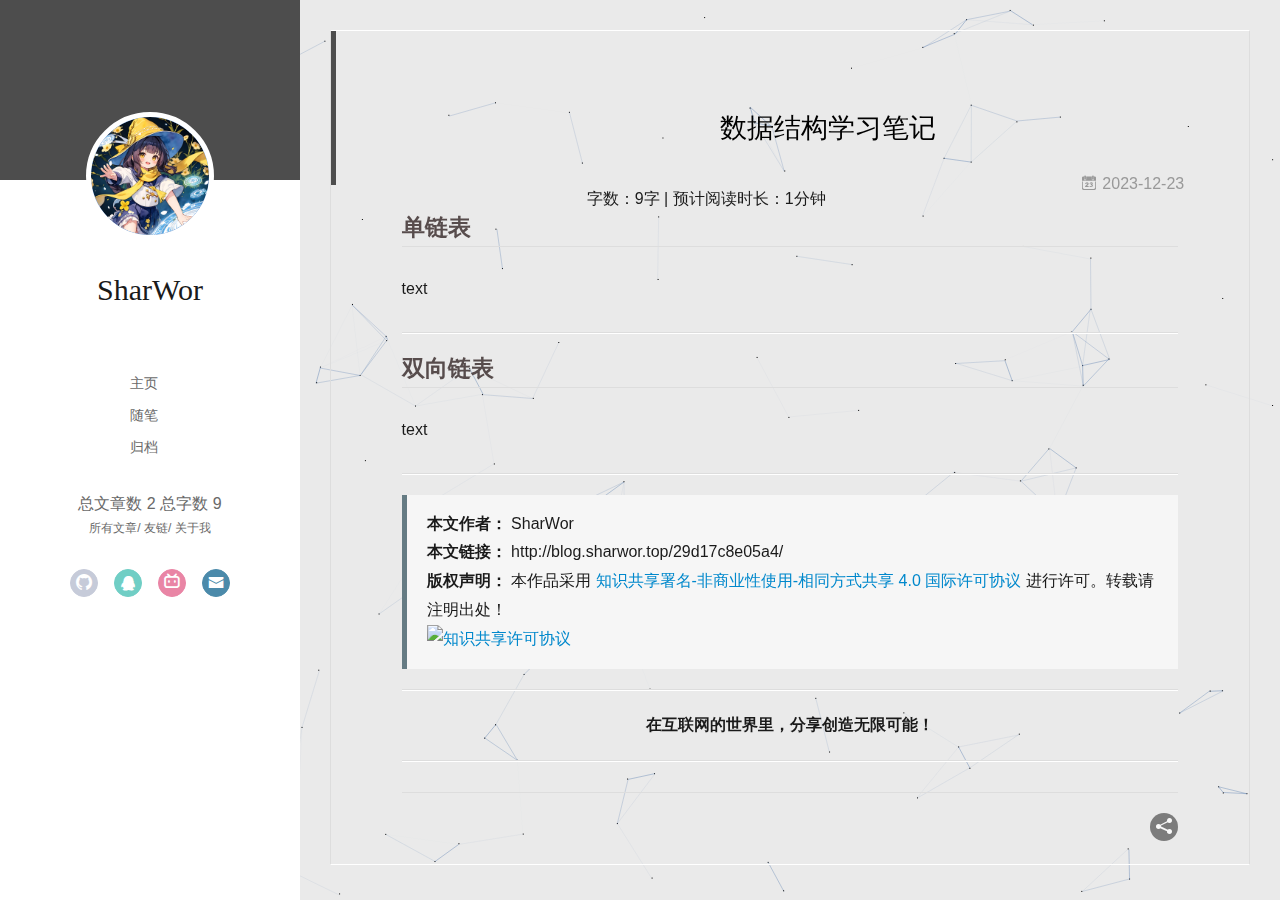
==== commit a0e80a4c: "Site updated: 2023-12-26 13:27:52" ====
--- a/29d17c8e05a4/index.html
+++ b/29d17c8e05a4/index.html
@@ -625,8 +625,10 @@
 
     <script type="text/javascript" color="101, 135, 181" opacity="1" 
         zIndex="-1" count="173" 
-        src="//cdn.bootcss.com/canvas-nest.js/1.0.0/canvas-nest.min.js">
+        src="\js\canvas-nest.min.js">
     </script>
+
+
 
 
 </body>
